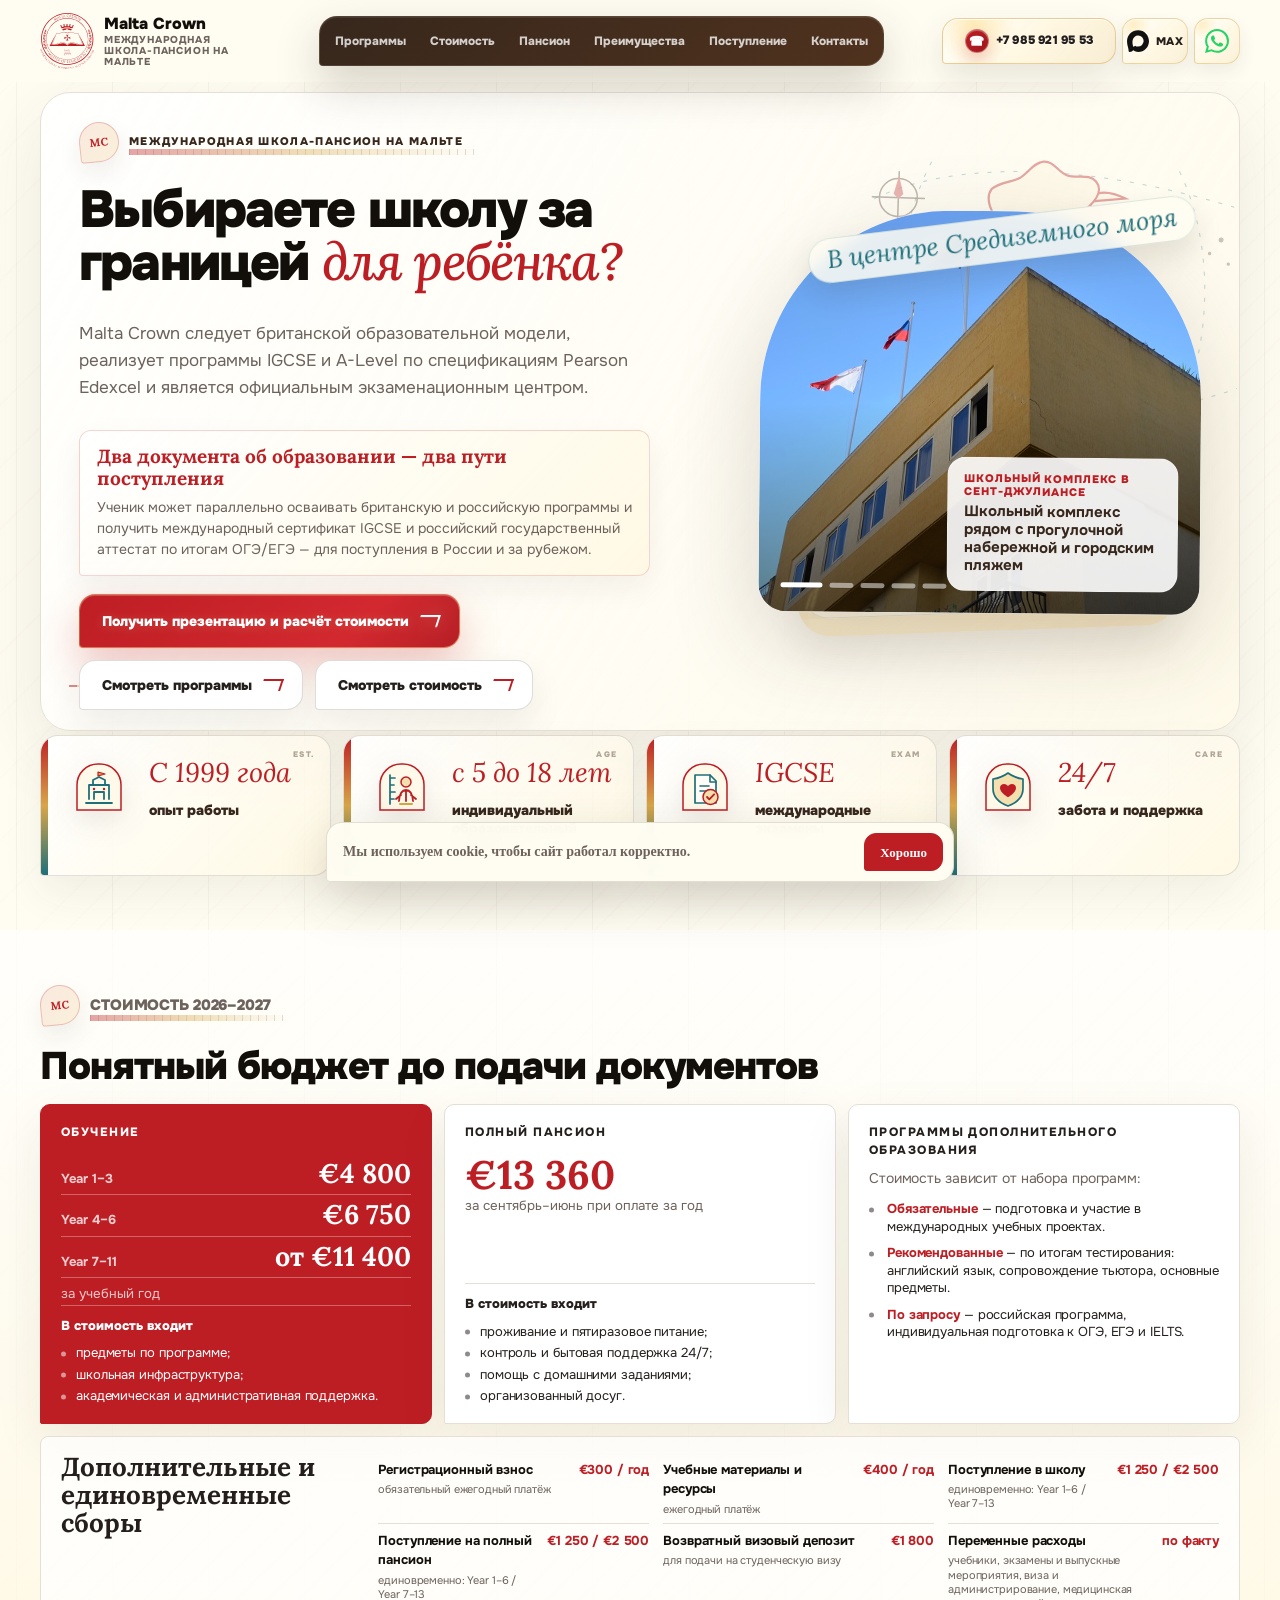
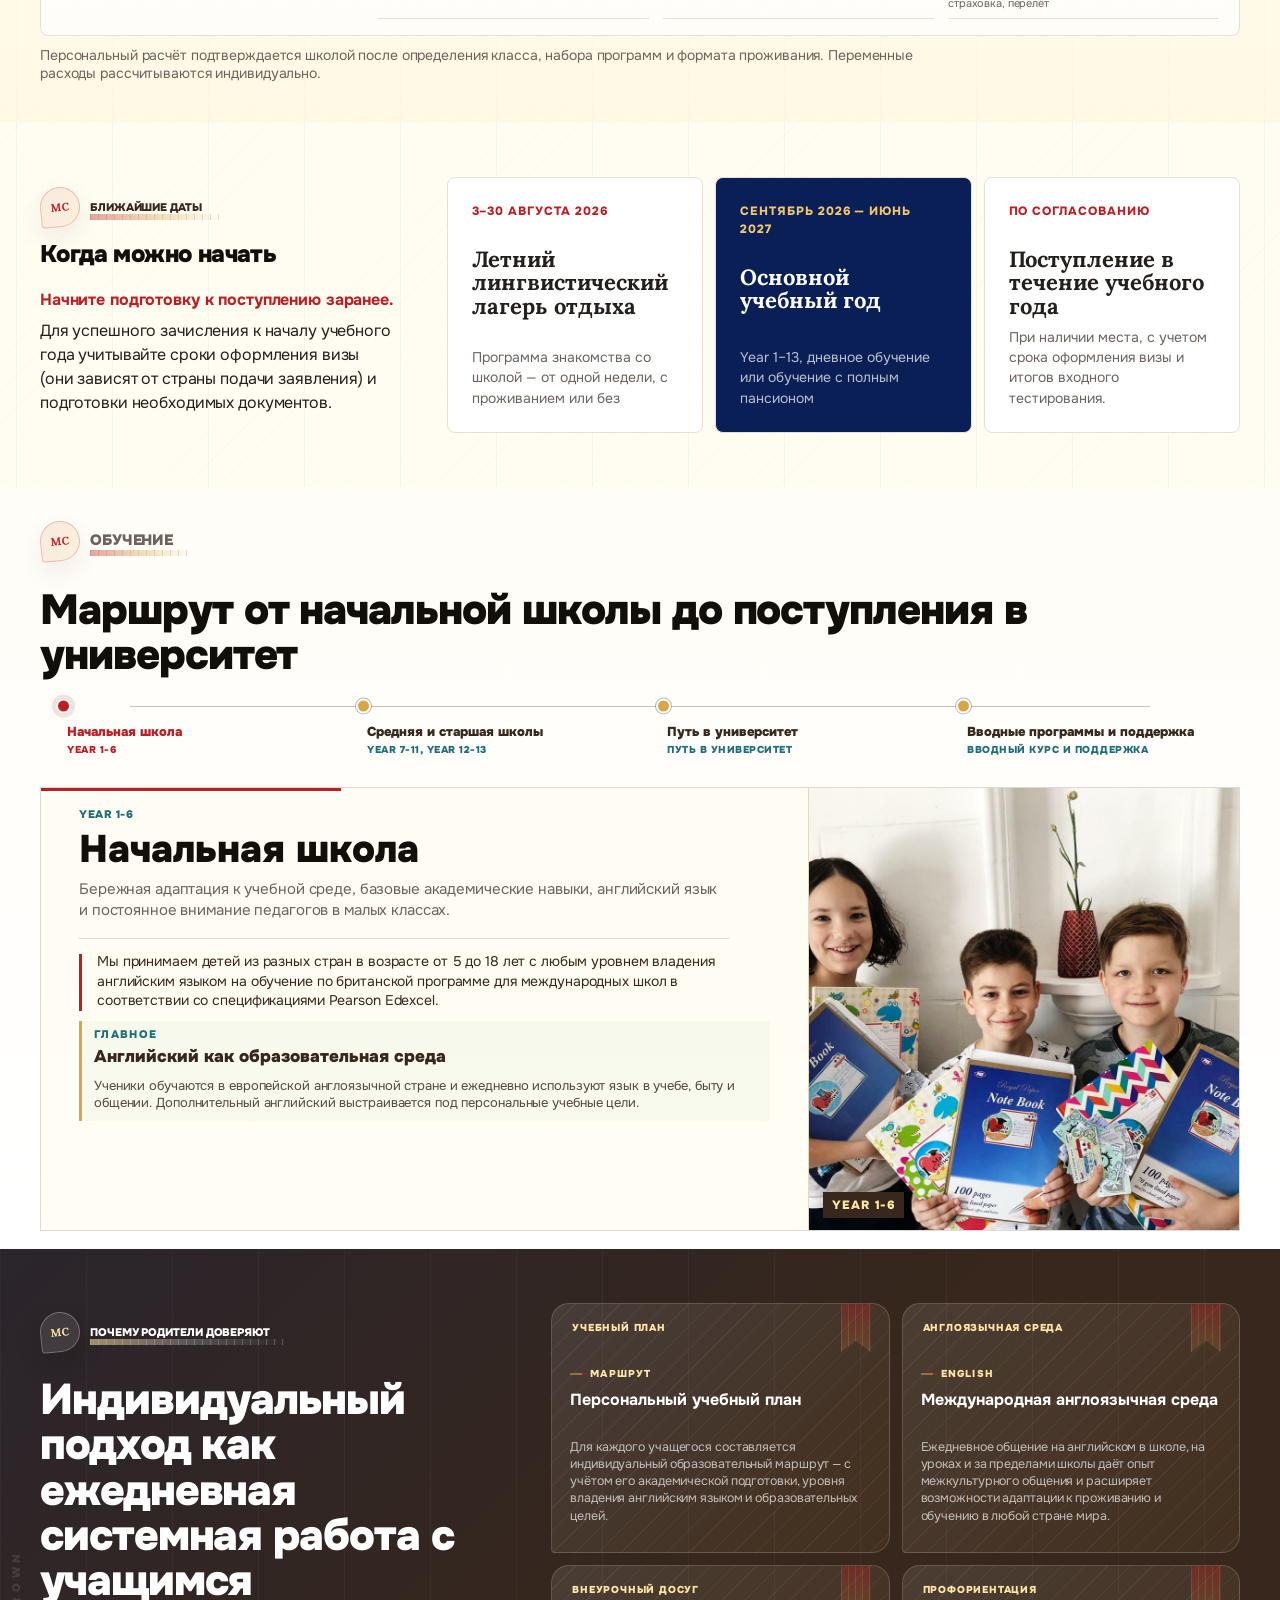
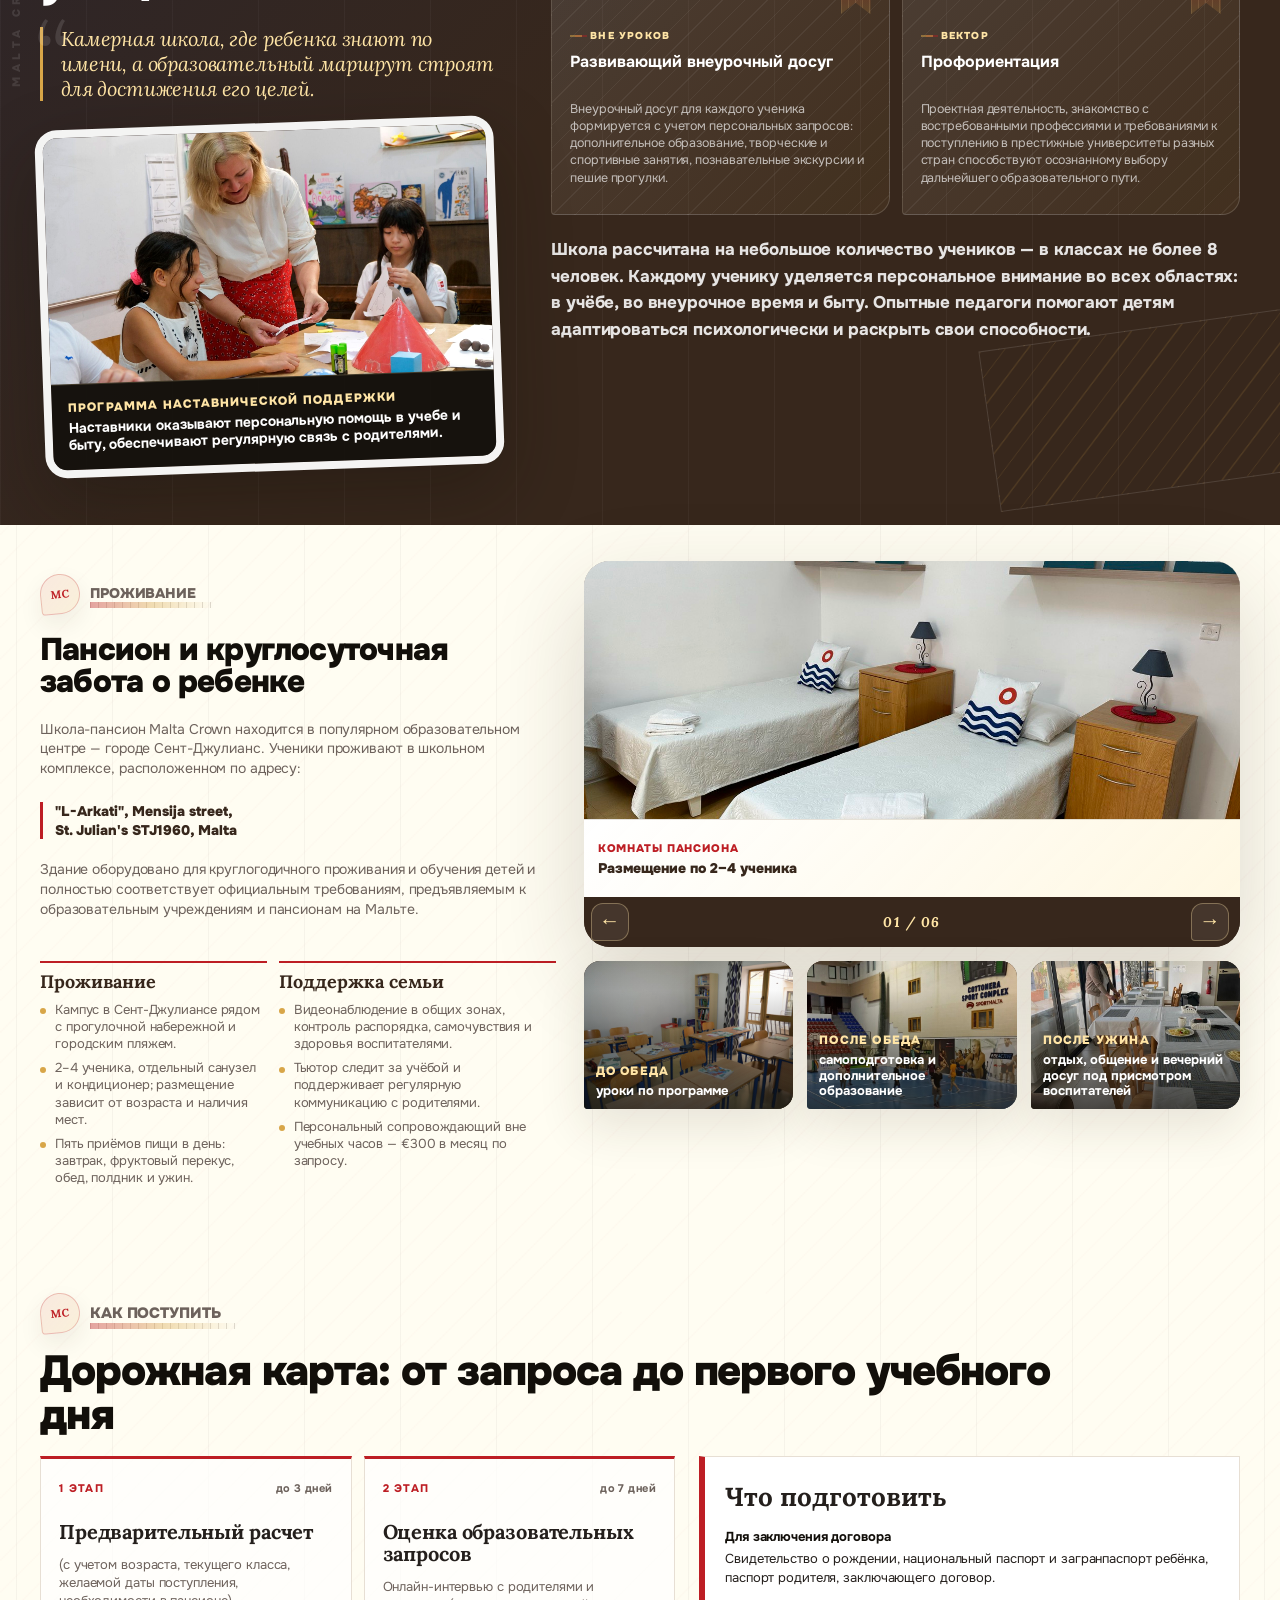
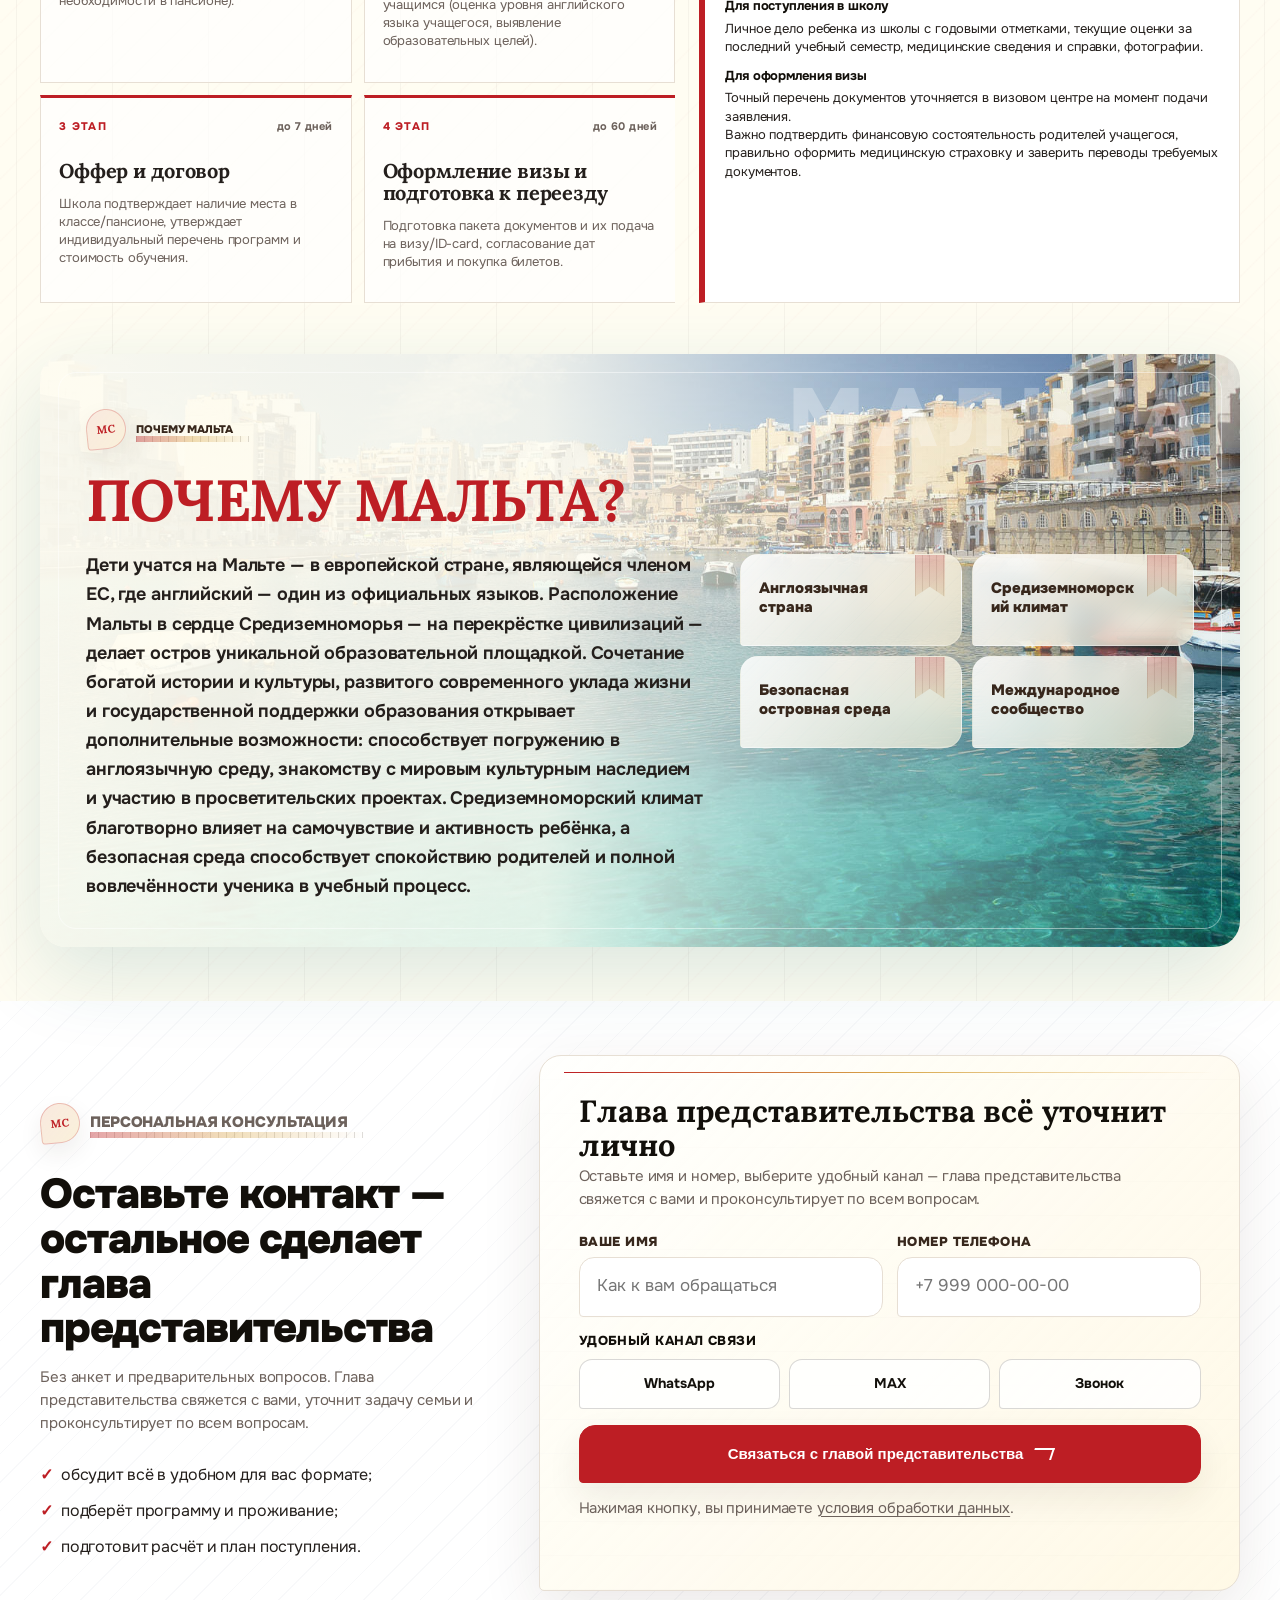
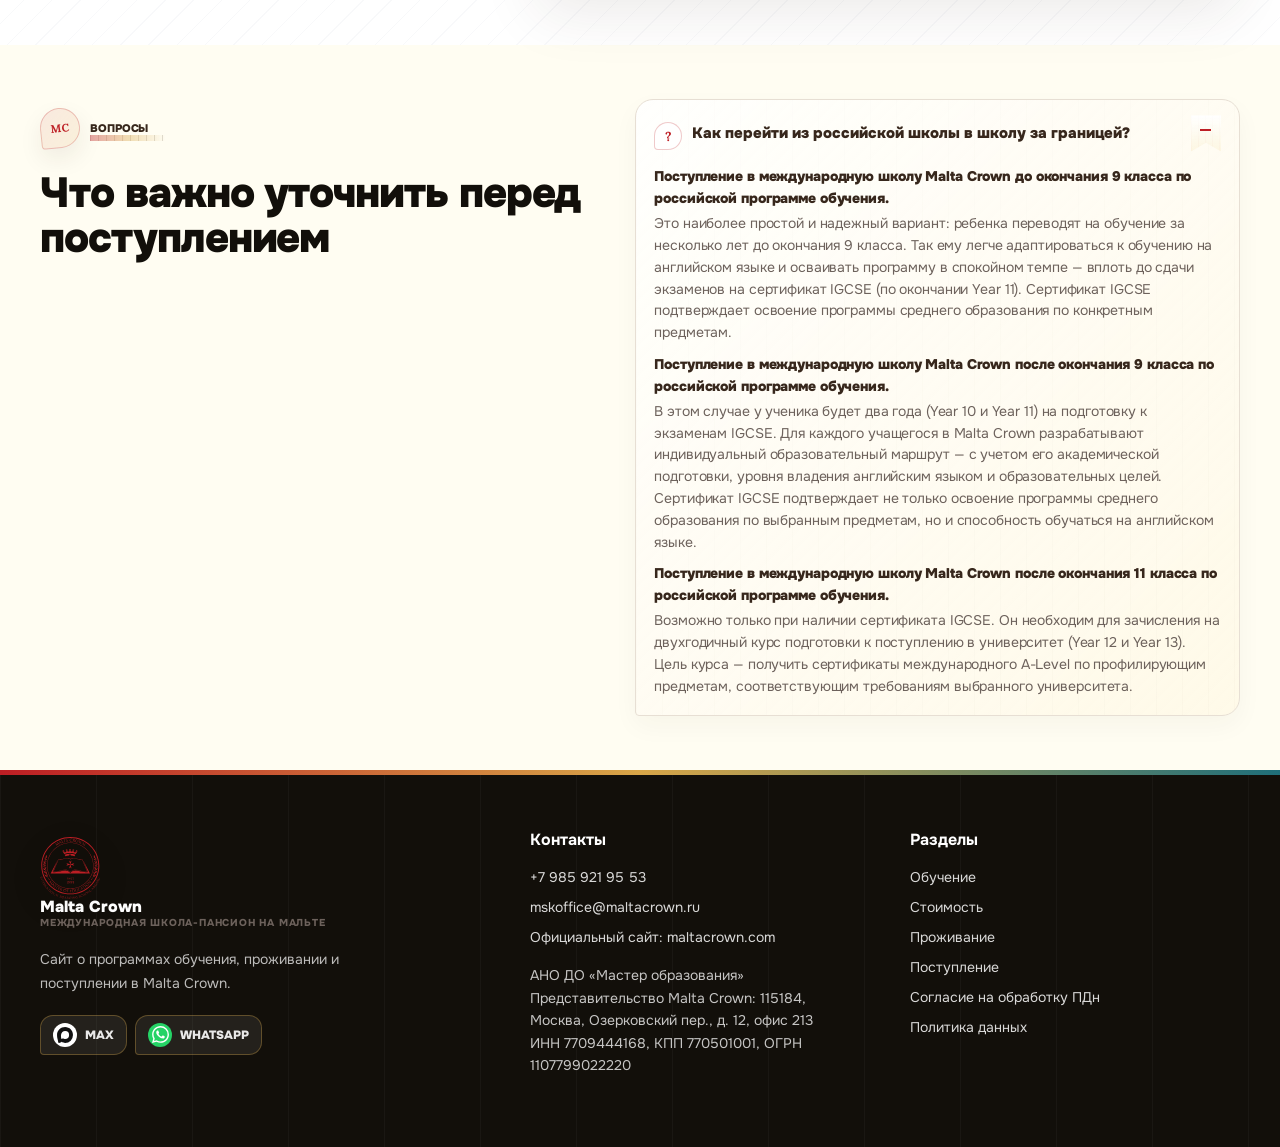
==== index.html @ 9e11efee "Refine programmes and boarding layouts" ====
<!doctype html>
<html lang="ru">
  <head>
    <meta charset="utf-8">
    <meta name="viewport" content="width=device-width, initial-scale=1">
    <title>Школа Malta Crown на Мальте — программы, пансион и стоимость</title>
    <meta
      name="description"
      content="Сравните программы, проживание, сроки поступления и стоимость обучения в международной школе-пансионе Malta Crown на Мальте."
    >
    <link rel="icon" href="assets/images/malta-crown-favicon.ico" sizes="any">
    <link rel="shortcut icon" href="assets/images/malta-crown-favicon.ico" type="image/x-icon">
    <link rel="stylesheet" href="assets/css/styles.css?v=20260715-2">
    <!-- Yandex.Metrika counter -->
    <script type="text/javascript">
      (function(m,e,t,r,i,k,a){
        m[i]=m[i]||function(){(m[i].a=m[i].a||[]).push(arguments)};
        m[i].l=1*new Date();
        for (var j = 0; j < document.scripts.length; j++) {if (document.scripts[j].src === r) { return; }}
        k=e.createElement(t),a=e.getElementsByTagName(t)[0],k.async=1,k.src=r,a.parentNode.insertBefore(k,a)
      })(window, document,'script','https://mc.yandex.ru/metrika/tag.js?id=110442062', 'ym');

      ym(110442062, 'init', {ssr:true, webvisor:true, clickmap:true, ecommerce:"dataLayer", referrer: document.referrer, url: location.href, accurateTrackBounce:true, trackLinks:true});
    </script>
    <noscript><div><img src="https://mc.yandex.ru/watch/110442062" style="position:absolute; left:-9999px;" alt=""></div></noscript>
    <!-- /Yandex.Metrika counter -->
  </head>
  <body>
    <div class="mcrown-site">
      <header class="mc-header" data-mcrown-header>
        <div class="mc-container mc-header__inner">
          <a class="mc-logo" href="#top" aria-label="Malta Crown">
            <img class="mc-logo__mark" src="assets/images/malta-crown-logo.svg" alt="" width="213" height="222">
            <span class="mc-logo__text">
              <strong>Malta Crown</strong>
              <small>Международная школа-пансион на Мальте</small>
            </span>
          </a>

          <nav id="mc-main-nav" class="mc-nav" aria-label="Основная навигация" data-mcrown-nav>
            <a href="#programmes">Программы</a>
            <a href="#fees">Стоимость</a>
            <a href="#boarding">Пансион</a>
            <a href="#approach">Преимущества</a>
            <a href="#admissions">Поступление</a>
            <a href="#contacts">Контакты</a>
          </nav>

          <div class="mc-header__contacts" aria-label="Связаться с Malta Crown">
            <a class="mc-header__phone" href="tel:+79859219553">+7 985 921 95 53</a>
            <div class="mc-header__messengers">
              <a class="mc-header__messenger mc-header__messenger--max" href="https://max.ru/id7709444168_biz" target="_blank" rel="noopener" aria-label="Связаться в MAX">
                <span class="mc-header__messenger-icon" aria-hidden="true">
                  <svg viewBox="0 0 42 42" focusable="false">
                    <path fill="currentColor" fill-rule="evenodd" d="M21.47 41.88c-4.11 0-6.02-.6-9.34-3-2.1 2.7-8.75 4.81-9.04 1.2 0-2.71-.6-5-1.28-7.5C1 29.5.08 26.07.08 21.1.08 9.23 9.82.3 21.36.3c11.55 0 20.6 9.37 20.6 20.91a20.6 20.6 0 0 1-20.49 20.67m.17-31.32c-5.62-.29-10 3.6-10.97 9.7-.8 5.05.62 11.2 1.83 11.52.58.14 2.04-1.04 2.95-1.95a10.4 10.4 0 0 0 5.08 1.81 10.7 10.7 0 0 0 11.19-9.97 10.7 10.7 0 0 0-10.08-11.1Z" clip-rule="evenodd"/>
                  </svg>
                </span>
                <span class="mc-header__messenger-label">MAX</span>
              </a>
              <a class="mc-header__messenger mc-header__messenger--wa" href="https://wa.me/79859219553" target="_blank" rel="noopener" aria-label="Написать в WhatsApp">
                <span class="mc-header__messenger-icon" aria-hidden="true">
                  <svg viewBox="0 0 24 24" focusable="false">
                    <path fill="currentColor" d="M17.47 14.38c-.3-.15-1.76-.87-2.03-.97-.27-.1-.47-.15-.67.15-.2.3-.77.97-.94 1.16-.17.2-.35.22-.64.08-.3-.15-1.26-.46-2.39-1.48-.88-.79-1.48-1.76-1.65-2.06-.17-.3-.02-.46.13-.61.13-.13.3-.35.45-.52.15-.17.2-.3.3-.5.1-.2.05-.37-.03-.52-.07-.15-.67-1.61-.92-2.21-.24-.58-.49-.5-.67-.51h-.57c-.2 0-.52.07-.79.37-.27.3-1.04 1.02-1.04 2.48s1.07 2.88 1.21 3.07c.15.2 2.1 3.2 5.08 4.49.71.31 1.26.49 1.69.63.71.23 1.36.2 1.87.12.57-.09 1.76-.72 2.01-1.41.25-.69.25-1.29.17-1.41-.07-.12-.27-.2-.57-.35M12.05 21.79h-.01a9.87 9.87 0 0 1-5.03-1.38l-.36-.21-3.74.98 1-3.65-.24-.37a9.86 9.86 0 0 1-1.51-5.26c0-5.45 4.44-9.88 9.89-9.88 2.64 0 5.12 1.03 6.99 2.9a9.83 9.83 0 0 1 2.89 6.99c0 5.45-4.44 9.88-9.88 9.88m8.41-18.3A11.82 11.82 0 0 0 12.05 0C5.5 0 .16 5.34.16 11.89c0 2.1.55 4.14 1.59 5.95L0 24l6.3-1.65a11.88 11.88 0 0 0 5.74 1.46h.01c6.55 0 11.89-5.34 11.89-11.89a11.82 11.82 0 0 0-3.48-8.43Z"/>
                  </svg>
                </span>
                <span class="mc-header__messenger-label">WhatsApp</span>
              </a>
            </div>
          </div>

          <button class="mc-menu-button" type="button" aria-label="Открыть меню" aria-controls="mc-main-nav" aria-expanded="false" data-mcrown-menu>
            <span></span>
            <span></span>
            <span></span>
          </button>
        </div>
      </header>

      <main id="top">
        <section class="mc-hero" aria-labelledby="hero-title">
          <div class="mc-container mc-hero__shell">
            <div class="mc-hero__grid">
              <div class="mc-hero__content">
                <p class="mc-kicker">Международная школа-пансион на Мальте</p>
                <h1 id="hero-title">Выбираете школу за границей <em>для ребёнка?</em></h1>
                <div class="mc-hero__lead">
                  <p>Malta Crown следует британской образовательной модели, реализует программы IGCSE и A-Level по спецификациям Pearson Edexcel и является официальным экзаменационным центром.</p>
                </div>
                <div class="mc-hero__advantage">
                  <strong>Два документа об образовании — два пути поступления</strong>
                  <p>Ученик может параллельно осваивать британскую и российскую программы и получить международный сертификат IGCSE и российский государственный аттестат по итогам ОГЭ/ЕГЭ — для поступления в России и за рубежом.</p>
                </div>
                <div class="mc-hero__actions">
                  <a class="mc-button mc-button--primary" href="#admissions" data-presentation-cta>Получить презентацию и расчёт стоимости</a>
                  <a class="mc-button mc-button--secondary" href="#programmes">Смотреть программы</a>
                  <a class="mc-button mc-button--secondary mc-button--fees" href="#fees">Смотреть стоимость</a>
                </div>
              </div>

              <div class="mc-hero__visual" aria-label="Визуальный блок школы Malta Crown">
                <div class="mc-hero__script" aria-hidden="true">В центре Средиземного моря</div>
                <figure class="mc-hero-card mc-hero-card--main mc-hero-carousel" data-mcrown-hero-carousel aria-label="Фотографии Malta Crown">
                  <div class="mc-hero-carousel__slide is-active" data-label="Школьный комплекс в Сент-Джулиансе" data-text="Школьный комплекс рядом с прогулочной набережной и городским пляжем">
                    <img src="assets/images/malta-crown-school-building.jpg" alt="Фасад школьного здания Malta Crown в Сент-Джулиансе" loading="lazy" decoding="async">
                  </div>
                  <div class="mc-hero-carousel__slide" data-label="Малые классы" data-text="До 8 учеников в классе и персональное внимание">
                    <img src="assets/images/mcrown-com-students.jpg" alt="Ученики школы-пансиона Malta Crown">
                  </div>
                  <div class="mc-hero-carousel__slide" data-label="Учебный день" data-text="Классы, проекты и индивидуальный учебный план">
                    <img src="assets/images/mcrown-live-small-class-table.jpeg" alt="Ученики Malta Crown обсуждают задания за круглым столом" loading="lazy" decoding="async">
                  </div>
                  <div class="mc-hero-carousel__slide" data-label="Английский" data-text="Адаптация к обучению на английском, ежедневная практика в англоязычной среде">
                    <img src="assets/images/mcrown-live-primary-reader.jpeg" alt="Ученица Malta Crown с учебником английского языка" loading="lazy" decoding="async">
                  </div>
                  <div class="mc-hero-carousel__slide" data-label="Дополнительное образование" data-text="Учебные проекты, спорт, творчество и экскурсии помогают развивать способности ученика">
                    <img src="assets/images/mcrown-com-malta-excursion.jpg" alt="Ученики Malta Crown на внеурочной экскурсии по Мальте" loading="lazy" decoding="async">
                  </div>
                  <figcaption>
                    <span data-mcrown-hero-caption-label>Школьный комплекс в Сент-Джулиансе</span>
                    <strong data-mcrown-hero-caption-text>Школьный комплекс рядом с прогулочной набережной и городским пляжем</strong>
                  </figcaption>
                  <div class="mc-hero-carousel__dots" aria-label="Выбор слайда">
                    <button class="is-active" type="button" aria-label="Слайд 1" aria-current="true"></button>
                    <button type="button" aria-label="Слайд 2"></button>
                    <button type="button" aria-label="Слайд 3"></button>
                    <button type="button" aria-label="Слайд 4"></button>
                    <button type="button" aria-label="Слайд 5"></button>
                  </div>
                </figure>
              </div>
            </div>
          </div>
        </section>

        <section class="mc-trust" aria-label="Факты о школе">
          <div class="mc-container mc-trust__grid">
            <article data-code="EST.">
              <img class="mc-trust__badge" src="assets/images/malta-crown-badge-school.svg" alt="" width="60" height="60" loading="lazy" decoding="async">
              <span>С 1999 года</span>
              <strong>опыт работы</strong>
            </article>
            <article data-code="AGE">
              <img class="mc-trust__badge" src="assets/images/malta-crown-badge-age.svg" alt="" width="60" height="60" loading="lazy" decoding="async">
              <span>с 5 до 18 лет</span>
              <strong>индивидуальный образовательный маршрут</strong>
            </article>
            <article data-code="EXAM">
              <img class="mc-trust__badge" src="assets/images/malta-crown-badge-exam.svg" alt="" width="60" height="60" loading="lazy" decoding="async">
              <span>IGCSE</span>
              <strong>международные экзамены</strong>
            </article>
            <article data-code="CARE">
              <img class="mc-trust__badge" src="assets/images/malta-crown-badge-care.svg" alt="" width="60" height="60" loading="lazy" decoding="async">
              <span>24/7</span>
              <strong>забота и поддержка</strong>
            </article>
          </div>
        </section>

        <section class="mc-section mc-fees" id="fees" aria-labelledby="fees-title">
          <div class="mc-container">
            <div class="mc-section__head">
              <p class="mc-kicker">Стоимость 2026–2027</p>
              <h2 id="fees-title">Понятный бюджет до подачи документов</h2>
            </div>

            <div class="mc-fees__summary">
              <article class="mc-price-card mc-price-card--primary">
                <span>Обучение</span>
                <dl class="mc-price-scale" aria-label="Стоимость обучения по ступеням">
                  <div><dt>Year 1–3</dt><dd>€4 800</dd></div>
                  <div><dt>Year 4–6</dt><dd>€6 750</dd></div>
                  <div><dt>Year 7–11</dt><dd>от €11 400</dd></div>
                </dl>
                <small>за учебный год</small>
                <div class="mc-price-card__included">
                  <strong>В стоимость входит</strong>
                  <ul>
                    <li>предметы по программе;</li>
                    <li>школьная инфраструктура;</li>
                    <li>академическая и административная поддержка.</li>
                  </ul>
                </div>
              </article>
              <article class="mc-price-card">
                <span>Полный пансион</span>
                <strong>€13 360</strong>
                <small>за сентябрь–июнь при оплате за год</small>
                <div class="mc-price-card__included">
                  <strong>В стоимость входит</strong>
                  <ul>
                    <li>проживание и пятиразовое питание;</li>
                    <li>контроль и бытовая поддержка 24/7;</li>
                    <li>помощь с домашними заданиями;</li>
                    <li>организованный досуг.</li>
                  </ul>
                </div>
              </article>
              <article class="mc-price-card mc-price-card--programmes">
                <span>Программы дополнительного образования</span>
                <p class="mc-price-card__intro">Стоимость зависит от набора программ:</p>
                <ul class="mc-price-card__options">
                  <li><strong>Обязательные</strong> — подготовка и участие в международных учебных проектах.</li>
                  <li><strong>Рекомендованные</strong> — по итогам тестирования: английский язык, сопровождение тьютора, основные предметы.</li>
                  <li><strong>По запросу</strong> — российская программа, индивидуальная подготовка к ОГЭ, ЕГЭ и IELTS.</li>
                </ul>
              </article>
            </div>

            <div class="mc-fees__details mc-fees__details--single">
              <div>
                <h3>Дополнительные и единовременные сборы</h3>
                <ul class="mc-fees__extras">
                  <li><span><b>Регистрационный взнос</b><small>обязательный ежегодный платёж</small></span><strong>€300 / год</strong></li>
                  <li><span><b>Учебные материалы и ресурсы</b><small>ежегодный платёж</small></span><strong>€400 / год</strong></li>
                  <li><span><b>Поступление в школу</b><small>единовременно: Year 1–6 / Year 7–13</small></span><strong>€1 250 / €2 500</strong></li>
                  <li><span><b>Поступление на полный пансион</b><small>единовременно: Year 1–6 / Year 7–13</small></span><strong>€1 250 / €2 500</strong></li>
                  <li><span><b>Возвратный визовый депозит</b><small>для подачи на студенческую визу</small></span><strong>€1 800</strong></li>
                  <li><span><b>Переменные расходы</b><small>учебники, экзамены и выпускные мероприятия, виза и администрирование, медицинская страховка, перелёт</small></span><strong>по факту</strong></li>
                </ul>
              </div>
            </div>
            <p class="mc-source-note">Персональный расчёт подтверждается школой после определения класса, набора программ и формата проживания. Переменные расходы рассчитываются индивидуально.</p>
          </div>
        </section>

        <section class="mc-section mc-starts" aria-labelledby="starts-title">
          <div class="mc-container mc-starts__grid">
            <div>
              <p class="mc-kicker">Ближайшие даты</p>
              <h2 id="starts-title">Когда можно начать</h2>
              <p><strong>Начните подготовку к поступлению заранее.</strong> Для успешного зачисления к началу учебного года учитывайте сроки оформления визы (они зависят от страны подачи заявления) и подготовки необходимых документов.</p>
            </div>
            <div class="mc-starts__cards">
              <article><time datetime="2026-08">3–30 августа 2026</time><strong>Летний лингвистический лагерь отдыха</strong><span>Программа знакомства со школой — от одной недели, с проживанием или без</span></article>
              <article class="is-featured"><time datetime="2026-09">Сентябрь 2026 — июнь 2027</time><strong>Основной учебный год</strong><span>Year 1–13, дневное обучение или обучение с полным пансионом</span></article>
              <article><time>По согласованию</time><strong>Поступление в течение учебного года</strong><span>При наличии места, с учетом срока оформления визы и итогов входного тестирования.</span></article>
            </div>
          </div>
        </section>

        <section class="mc-section mc-programmes" id="programmes" aria-labelledby="programmes-title">
          <div class="mc-container">
            <div class="mc-section__head">
              <p class="mc-kicker">Обучение</p>
              <h2 id="programmes-title">Маршрут от начальной школы до поступления в университет</h2>
            </div>

            <div class="mc-programme-carousel" data-mcrown-programme-carousel>
              <div class="mc-programme-tabs" role="tablist" aria-label="Программы Malta Crown">
                <button id="programme-tab-primary" class="is-active" type="button" role="tab" aria-selected="true" aria-controls="programme-panel-primary" data-mcrown-tab="primary" data-track="Year 1-6">Начальная школа</button>
                <button id="programme-tab-secondary" type="button" role="tab" aria-selected="false" aria-controls="programme-panel-secondary" tabindex="-1" data-mcrown-tab="secondary" data-track="Year 7-11, Year 12-13">Средняя и старшая школы</button>
                <button id="programme-tab-senior" type="button" role="tab" aria-selected="false" aria-controls="programme-panel-senior" tabindex="-1" data-mcrown-tab="senior" data-track="Путь в университет">Путь в университет</button>
                <button id="programme-tab-short" type="button" role="tab" aria-selected="false" aria-controls="programme-panel-short" tabindex="-1" data-mcrown-tab="short" data-track="Вводный курс и поддержка">Вводные программы и поддержка</button>
              </div>

              <div class="mc-programme-viewport" aria-live="polite">
                <div id="programme-panel-primary" class="mc-programme-stage is-active" role="tabpanel" tabindex="0" aria-labelledby="programme-tab-primary" data-mcrown-panel="primary">
                  <article class="mc-programme-slide">
                    <div class="mc-programme-slide__copy">
                      <span class="mc-programme-slide__eyebrow">Year 1-6</span>
                      <h3>Начальная школа</h3>
                      <p>Бережная адаптация к учебной среде, базовые академические навыки, английский язык и постоянное внимание педагогов в малых классах.</p>
                      <p class="mc-programme-slide__explanation">Мы принимаем детей из разных стран в возрасте от 5 до 18 лет с любым уровнем владения английским языком на обучение по британской программе для международных школ в соответствии со спецификациями Pearson Edexcel.</p>
                      <div class="mc-programme-slide__note">
                        <span>Главное</span>
                        <strong>Английский как образовательная среда</strong>
                        <p>Ученики обучаются в европейской англоязычной стране и ежедневно используют язык в учебе, быту и общении. Дополнительный английский выстраивается под персональные учебные цели.</p>
                      </div>
                    </div>
                    <figure class="mc-programme-slide__media">
                      <img src="assets/images/mcrown-com-english-books.jpg" alt="Младшие ученики Malta Crown с учебными тетрадями" loading="lazy" decoding="async">
                      <figcaption>Year 1-6</figcaption>
                    </figure>
                  </article>
                </div>

                <div id="programme-panel-secondary" class="mc-programme-stage" role="tabpanel" tabindex="0" aria-labelledby="programme-tab-secondary" data-mcrown-panel="secondary" hidden>
                  <article class="mc-programme-slide">
                    <div class="mc-programme-slide__copy">
                      <span class="mc-programme-slide__eyebrow">Year 7-11, Year 12-13</span>
                      <h3>Средняя и старшая школа</h3>
                      <p>В основе обучения — британская учебная программа Pearson Edexcel: подготовка к IGCSE в Year 7-11 и к A-Level в Year 12-13. Эти результаты становятся прочной основой для поступления в университеты по всему миру.</p>
                      <p class="mc-programme-slide__explanation">Школа-пансион Malta Crown предоставляет возможность параллельно изучать две программы среднего образования: британскую и российскую, и получить два документа о среднем образовании: международный сертификат IGCSE и российский государственный аттестат по итогам экзаменов ОГЭ/ЕГЭ.</p>
                      <div class="mc-programme-slide__note">
                        <span>Плюс</span>
                        <strong>Российский блок</strong>
                        <p>По запросу международная программа дополняется российской общеобразовательной программой с 1 по 11 класс и подготовкой к ОГЭ/ЕГЭ.</p>
                      </div>
                    </div>
                    <figure class="mc-programme-slide__media">
                      <img src="assets/images/mcrown-com-group-work.jpg" alt="Ученики Malta Crown работают над учебным заданием" loading="lazy" decoding="async">
                      <figcaption>Year 7-13</figcaption>
                    </figure>
                  </article>
                </div>

                <div id="programme-panel-senior" class="mc-programme-stage" role="tabpanel" tabindex="0" aria-labelledby="programme-tab-senior" data-mcrown-panel="senior" hidden>
                  <article class="mc-programme-slide">
                    <div class="mc-programme-slide__copy">
                      <span class="mc-programme-slide__eyebrow">Путь в университет</span>
                      <h3>Подготовка к университету</h3>
                      <p>Усиленный английский, профориентация, участие в международных образовательных проектах и формирование портфолио помогают ученику двигаться к выбранной академической цели.</p>
                      <p class="mc-programme-slide__explanation">Наличие двух документов существенно расширяет образовательные возможности выпускников: они могут подавать документы как в ведущие российские вузы, так и в престижные зарубежные учебные заведения без дополнительных сложностей с признанием квалификации.</p>
                      <div class="mc-programme-slide__note">
                        <span>Результат</span>
                        <strong>Выбор университета</strong>
                        <p>Школа знакомит с требованиями престижных университетов в разных странах и помогает выстроить оптимальную траекторию поступления.</p>
                      </div>
                    </div>
                    <figure class="mc-programme-slide__media">
                      <img src="assets/images/mcrown-com-senior-students.jpg" alt="Старшие ученики Malta Crown" loading="lazy" decoding="async">
                      <figcaption>University track</figcaption>
                    </figure>
                  </article>
                </div>

                <div id="programme-panel-short" class="mc-programme-stage" role="tabpanel" tabindex="0" aria-labelledby="programme-tab-short" data-mcrown-panel="short" hidden>
                  <article class="mc-programme-slide mc-programme-slide--compact">
                    <div class="mc-programme-slide__copy">
                      <span class="mc-programme-slide__eyebrow">Вводный курс и каникулы</span>
                      <h3>Ознакомительные программы</h3>
                      <p>Краткосрочные форматы знакомят с правилами школы, кампусом, английской средой и жизнью на Мальте.</p>
                      <p class="mc-programme-slide__explanation">Если уровень английского недостаточен для освоения общеобразовательных предметов на английском, для ученика предусматривается предварительное обучение по адаптационной программе.</p>
                      <ul class="mc-programme-slide__list">
                        <li>летний языковой лагерь;</li>
                        <li>осенние, зимние и весенние каникулы;</li>
                        <li>конференция Malta Crown &laquo;Ступени познания&raquo;;</li>
                        <li>учеба и проживание до 3 месяцев.</li>
                      </ul>
                      <div class="mc-programme-slide__note">
                        <span>Для семей</span>
                        <strong>Поддержка родителей</strong>
                        <p>Консультации по учебе, проживанию, визам и адаптации семьи.</p>
                      </div>
                    </div>
                    <figure class="mc-programme-slide__media">
                      <img src="assets/images/mcrown-com-malta-excursion.jpg" alt="Ученики Malta Crown на экскурсии по Мальте" loading="lazy" decoding="async">
                      <figcaption>Short stay</figcaption>
                    </figure>
                  </article>
                </div>
              </div>
            </div>

          </div>
        </section>

        <section class="mc-section mc-editorial" id="approach" aria-labelledby="approach-title">
          <div class="mc-editorial__rail" aria-hidden="true">Malta Crown</div>
          <div class="mc-container mc-editorial__grid">
            <div>
              <p class="mc-kicker mc-kicker--light">Почему родители доверяют</p>
              <h2 id="approach-title">Индивидуальный подход как ежедневная системная работа с учащимся</h2>
              <blockquote class="mc-editorial__quote">
                <p>Камерная школа, где ребенка знают по имени, а образовательный маршрут строят для достижения его целей.</p>
              </blockquote>
              <figure class="mc-editorial__photo">
                <img src="assets/images/mcrown-com-teacher-project.jpg" alt="Преподаватель Malta Crown помогает ученикам с проектным заданием" loading="lazy" decoding="async">
                <figcaption>
                  <span>Программа наставнической поддержки</span>
                  <strong>Наставники оказывают персональную помощь в учебе и быту, обеспечивают регулярную связь с родителями.</strong>
                </figcaption>
              </figure>
            </div>
            <div class="mc-editorial__copy">
              <div class="mc-benefits">
                <article data-label="Учебный план">
                  <span aria-hidden="true">Маршрут</span>
                  <strong>Персональный учебный план</strong>
                  <p>Для каждого учащегося составляется индивидуальный образовательный маршрут — с учётом его академической подготовки, уровня владения английским языком и образовательных целей.</p>
                </article>
                <article data-label="Англоязычная среда">
                  <span aria-hidden="true">English</span>
                  <strong>Международная англоязычная среда</strong>
                  <p>Ежедневное общение на английском в школе, на уроках и за пределами школы даёт опыт межкультурного общения и расширяет возможности адаптации к проживанию и обучению в любой стране мира.</p>
                </article>
                <article data-label="Внеурочный досуг">
                  <span aria-hidden="true">Вне уроков</span>
                  <strong>Развивающий внеурочный досуг</strong>
                  <p>Внеурочный досуг для каждого ученика формируется с учетом персональных запросов: дополнительное образование, творческие и спортивные занятия, познавательные экскурсии и пешие прогулки.</p>
                </article>
                <article data-label="Профориентация">
                  <span aria-hidden="true">Вектор</span>
                  <strong>Профориентация</strong>
                  <p>Проектная деятельность, знакомство с востребованными профессиями и требованиями к поступлению в престижные университеты разных стран способствуют осознанному выбору дальнейшего образовательного пути.</p>
                </article>
              </div>
              <p>
                Школа рассчитана на небольшое количество учеников — в классах не более 8 человек. Каждому ученику уделяется персональное внимание во всех областях: в учёбе, во внеурочное время и быту. Опытные педагоги помогают детям адаптироваться психологически и раскрыть свои способности.
              </p>
            </div>
          </div>
        </section>

        <section class="mc-section mc-boarding" id="boarding" aria-labelledby="boarding-title">
          <div class="mc-container mc-boarding__grid">
            <div class="mc-boarding__intro">
              <p class="mc-kicker">Проживание</p>
              <h2 id="boarding-title">Пансион и круглосуточная забота о ребенке</h2>
              <p>
                Школа-пансион Malta Crown находится в популярном образовательном центре — городе Сент-Джулианс. Ученики проживают в школьном комплексе, расположенном по адресу:
              </p>
              <address class="mc-boarding__address">"L-Arkati", Mensija street,<br>St. Julian's STJ1960, Malta</address>
              <p>
                Здание оборудовано для круглогодичного проживания и обучения детей и полностью соответствует официальным требованиям, предъявляемым к образовательным учреждениям и пансионам на Мальте.
              </p>
            </div>
            <div class="mc-boarding__content">
              <section class="mc-boarding__group" aria-labelledby="boarding-stay-title">
                <h3 id="boarding-stay-title">Проживание</h3>
                <ul>
                  <li>Кампус в Сент-Джулиансе рядом с прогулочной набережной и городским пляжем.</li>
                  <li>2–4 ученика, отдельный санузел и кондиционер; размещение зависит от возраста и наличия мест.</li>
                  <li>Пять приёмов пищи в день: завтрак, фруктовый перекус, обед, полдник и ужин.</li>
                </ul>
              </section>
              <section class="mc-boarding__group" aria-labelledby="boarding-support-title">
                <h3 id="boarding-support-title">Поддержка семьи</h3>
                <ul>
                  <li>Видеонаблюдение в общих зонах, контроль распорядка, самочувствия и здоровья воспитателями.</li>
                  <li>Тьютор следит за учёбой и поддерживает регулярную коммуникацию с родителями.</li>
                  <li>Персональный сопровождающий вне учебных часов — €300 в месяц по запросу.</li>
                </ul>
              </section>
            </div>
            <div class="mc-boarding__media" data-mcrown-boarding-gallery role="region" aria-roledescription="карусель" aria-label="Фотографии пансиона и школьной жизни Malta Crown" tabindex="0">
              <div class="mc-boarding-gallery__slides" aria-live="polite">
                <figure class="mc-boarding-gallery__slide is-active" data-mcrown-boarding-slide>
                  <img src="assets/images/mcrown-com-boarding-room.jpg" alt="Комната пансиона Malta Crown с двумя кроватями" loading="lazy" decoding="async">
                  <figcaption><span>Комнаты пансиона</span><strong>Размещение по 2–4 ученика</strong></figcaption>
                </figure>
                <figure class="mc-boarding-gallery__slide" data-mcrown-boarding-slide hidden>
                  <img src="assets/images/mcrown-com-living-lounge.jpeg" alt="Общая гостиная пансиона Malta Crown" loading="lazy" decoding="async">
                  <figcaption><span>Общая зона</span><strong>Пространство для отдыха и общения</strong></figcaption>
                </figure>
                <figure class="mc-boarding-gallery__slide" data-mcrown-boarding-slide hidden>
                  <img src="assets/images/mcrown-com-classroom-wide.jpeg" alt="Учебный класс Malta Crown" loading="lazy" decoding="async">
                  <figcaption><span>Учебные помещения</span><strong>Классы для занятий в малых группах</strong></figcaption>
                </figure>
                <figure class="mc-boarding-gallery__slide" data-mcrown-boarding-slide hidden>
                  <img src="assets/images/mcrown-live-common-dining.jpeg" alt="Обеденная зона Malta Crown" loading="lazy" decoding="async">
                  <figcaption><span>Питание</span><strong>Общая обеденная зона пансиона</strong></figcaption>
                </figure>
                <figure class="mc-boarding-gallery__slide" data-mcrown-boarding-slide hidden>
                  <img src="assets/images/mcrown-live-afternoon-sports.jpeg" alt="Спортивные занятия учеников Malta Crown" loading="lazy" decoding="async">
                  <figcaption><span>После уроков</span><strong>Спорт и организованный досуг</strong></figcaption>
                </figure>
                <figure class="mc-boarding-gallery__slide" data-mcrown-boarding-slide hidden>
                  <img src="assets/images/mcrown-com-campus-entrance.png" alt="Вход в школьный комплекс Malta Crown" loading="lazy" decoding="async">
                  <figcaption><span>Школьный комплекс</span><strong>Кампус Malta Crown в Сент-Джулиансе</strong></figcaption>
                </figure>
              </div>
              <div class="mc-boarding-gallery__controls" aria-label="Управление фотогалереей">
                <button type="button" data-mcrown-boarding-prev aria-label="Предыдущая фотография">←</button>
                <span data-mcrown-boarding-counter aria-live="polite">01 / 06</span>
                <button type="button" data-mcrown-boarding-next aria-label="Следующая фотография">→</button>
              </div>
            </div>
            <div class="mc-routine-strip" aria-label="Распорядок дня Malta Crown">
              <figure>
                <img src="assets/images/mcrown-live-classroom-desks.jpeg" alt="Класс Malta Crown перед утренними занятиями" loading="lazy" decoding="async">
                <figcaption>
                  <span>До обеда</span>
                  <strong>уроки по программе</strong>
                </figcaption>
              </figure>
              <figure>
                <img src="assets/images/mcrown-live-afternoon-sports.jpeg" alt="Спортивная активность учеников Malta Crown после уроков" loading="lazy" decoding="async">
                <figcaption>
                  <span>После обеда</span>
                  <strong>самоподготовка и дополнительное образование</strong>
                </figcaption>
              </figure>
              <figure>
                <img src="assets/images/mcrown-live-common-dining.jpeg" alt="Общая зона Malta Crown для вечернего общения и быта" loading="lazy" decoding="async">
                <figcaption>
                  <span>После ужина</span>
                  <strong>отдых, общение и вечерний досуг под присмотром воспитателей</strong>
                </figcaption>
              </figure>
            </div>
          </div>
        </section>

        <section class="mc-section mc-comparison" id="comparison" aria-labelledby="comparison-title" hidden aria-hidden="true">
          <div class="mc-container">
            <div class="mc-section__head mc-section__head--split">
              <div>
                <p class="mc-kicker">Сравнение направлений</p>
                <h2 id="comparison-title">Что сравнить до выбора страны</h2>
              </div>
              <p>Сравнение не заменяет подбор конкретной школы: программы, цены и требования заметно различаются даже внутри одной страны.</p>
            </div>
            <div class="mc-comparison__scroll" tabindex="0" aria-label="Таблица сравнения стран">
              <table>
                <thead>
                  <tr><th>Критерий</th><th class="is-malta">Мальта / Malta Crown</th><th>Англия</th><th>Кипр</th><th>Другие страны Европы</th></tr>
                </thead>
                <tbody>
                  <tr><th>Программа</th><td class="is-malta">British Curriculum, Pearson Edexcel, IGCSE, A-Level</td><td>GCSE / A-Level, IB — зависит от школы</td><td>British Curriculum или IB — зависит от школы</td><td>IB, национальная или британская программа</td></tr>
                  <tr><th>Язык</th><td class="is-malta">Английский — официальный язык страны и язык обучения</td><td>Английский</td><td>Чаще английский в международных школах; вне школы — греческий/турецкий</td><td>Английский в международной школе; вне школы — язык страны</td></tr>
                  <tr><th>Проживание</th><td class="is-malta">Пансион в здании школы, контроль 24/7</td><td>Школьные резиденции, часто отдельные кампусы</td><td>Пансион доступен не во всех школах</td><td>Зависит от школы: пансион, резиденция или принимающая семья</td></tr>
                  <tr><th>Стоимость</th><td class="is-malta">Обучение от €4 800; пансион €13 360 в год</td><td>Обычно выше; запрашивается у конкретной школы</td><td>Средняя или высокая; зависит от города и программы</td><td>Сильно зависит от страны, школы и проживания</td></tr>
                  <tr><th>Сроки</th><td class="is-malta">Основной старт — сентябрь; вход в течение года по согласованию</td><td>Часто набор за 1–2 года и фиксированные вступительные циклы</td><td>Чаще сентябрь; возможен приём в течение года</td><td>Обычно август–сентябрь; правила школы индивидуальны</td></tr>
                  <tr><th>Требования</th><td class="is-malta">Собеседование/тесты; адаптационная программа при слабом английском</td><td>Английский, академические тесты, иногда UKiset/интервью</td><td>Табели, интервью и проверка английского</td><td>Табели, язык, интервью; иногда вступительные экзамены</td></tr>
                </tbody>
              </table>
            </div>
            <p class="mc-source-note">Стоимость Malta Crown — официальный прайс 2026–2027. Остальные колонки описывают типичные условия и требуют проверки по конкретной школе на дату обращения.</p>
          </div>
        </section>

        <section class="mc-section mc-process" aria-labelledby="process-title">
          <div class="mc-container">
            <div class="mc-section__head">
              <div><p class="mc-kicker">Как поступить</p><h2 id="process-title">Дорожная карта: от запроса до первого учебного дня</h2></div>
            </div>
            <ol class="mc-process__steps">
              <li>
                <div class="mc-process__meta"><span>1 этап</span><small>до 3 дней</small></div>
                <strong>Предварительный расчет</strong>
                <p>(с учетом возраста, текущего класса, желаемой даты поступления, необходимости в пансионе).</p>
              </li>
              <li>
                <div class="mc-process__meta"><span>2 этап</span><small>до 7 дней</small></div>
                <strong>Оценка образовательных запросов</strong>
                <p>Онлайн-интервью с родителями и учащимся (оценка уровня английского языка учащегося, выявление образовательных целей).</p>
              </li>
              <li>
                <div class="mc-process__meta"><span>3 этап</span><small>до 7 дней</small></div>
                <strong>Оффер и договор</strong>
                <p>Школа подтверждает наличие места в классе/пансионе, утверждает индивидуальный перечень программ и стоимость обучения.</p>
              </li>
              <li>
                <div class="mc-process__meta"><span>4 этап</span><small>до 60 дней</small></div>
                <strong>Оформление визы и подготовка к переезду</strong>
                <p>Подготовка пакета документов и их подача на визу/ID-card, согласование дат прибытия и покупка билетов.</p>
              </li>
            </ol>
            <div class="mc-documents">
              <h3>Что подготовить</h3>
              <div class="mc-documents__content">
                <p><strong>Для заключения договора</strong>Свидетельство о рождении, национальный паспорт и загранпаспорт ребёнка, паспорт родителя, заключающего договор.</p>
                <p><strong>Для поступления в школу</strong>Личное дело ребенка из школы с годовыми отметками, текущие оценки за последний учебный семестр, медицинские сведения и справки, фотографии.</p>
                <p><strong>Для оформления визы</strong>Точный перечень документов уточняется в визовом центре на момент подачи заявления.<br>Важно подтвердить финансовую состоятельность родителей учащегося, правильно оформить медицинскую страховку и заверить переводы требуемых документов.</p>
              </div>
            </div>
          </div>
        </section>

        <section class="mc-section mc-malta" aria-labelledby="malta-title">
          <div class="mc-container">
            <div class="mc-malta__panel">
              <div>
                <p class="mc-kicker">Почему Мальта</p>
                <h2 id="malta-title">Почему Мальта?</h2>
                <p class="mc-malta__lead">
                  Дети учатся на Мальте — в европейской стране, являющейся членом ЕС, где английский — один из официальных языков. Расположение Мальты в сердце Средиземноморья — на перекрёстке цивилизаций — делает остров уникальной образовательной площадкой. Сочетание богатой истории и культуры, развитого современного уклада жизни и государственной поддержки образования открывает дополнительные возможности: способствует погружению в англоязычную среду, знакомству с мировым культурным наследием и участию в просветительских проектах. Средиземноморский климат благотворно влияет на самочувствие и активность ребёнка, а безопасная среда способствует спокойствию родителей и полной вовлечённости ученика в учебный процесс.
                </p>
              </div>
              <div class="mc-malta__items">
                <span>Англоязычная страна</span>
                <span>Средиземноморский климат</span>
                <span>Безопасная островная среда</span>
                <span>Международное сообщество</span>
              </div>
            </div>
          </div>
        </section>

        <section class="mc-section mc-admissions" id="admissions" aria-labelledby="admissions-title">
          <div class="mc-container mc-admissions__grid">
            <div>
              <p class="mc-kicker">Персональная консультация</p>
              <h2 id="admissions-title">Оставьте контакт — остальное сделает глава представительства</h2>
              <p>Без анкет и предварительных вопросов. Глава представительства свяжется с вами, уточнит задачу семьи и проконсультирует по всем вопросам.</p>
              <ul class="mc-admissions__benefits">
                <li>обсудит всё в удобном для вас формате;</li>
                <li>подберёт программу и проживание;</li>
                <li>подготовит расчёт и план поступления.</li>
              </ul>
            </div>

            <form class="mc-form mc-form--contact" data-mcrown-form data-mcrown-form-endpoint="https://functions.yandexcloud.net/d4ererc6uunkql07t59d" data-metrika-goal-id="579023644" novalidate>
              <fieldset class="mc-form__contact-fields" data-form-fields>
                <legend>Глава представительства всё уточнит лично</legend>
                <p class="mc-form__promise">Оставьте имя и номер, выберите удобный канал — глава представительства свяжется с вами и проконсультирует по всем вопросам.</p>
                <input type="hidden" name="age" value="Уточнить у клиента">
                <input type="hidden" name="start_date" value="Уточнить у клиента">
                <input type="hidden" name="boarding" value="Уточнить у клиента">
                <input type="hidden" name="budget" value="Уточнить у клиента">
                <div class="mc-form__contact-grid">
                  <label>
                    <span>Ваше имя</span>
                    <input type="text" name="name" autocomplete="name" required placeholder="Как к вам обращаться">
                  </label>
                  <label>
                    <span>Номер телефона</span>
                    <input type="tel" name="phone" autocomplete="tel" inputmode="tel" required placeholder="+7 999 000-00-00">
                  </label>
                </div>
                <fieldset class="mc-form__channel">
                  <legend>Удобный канал связи</legend>
                  <div class="mc-form__channel-options">
                    <label>
                      <input type="radio" name="contact_channel" value="WhatsApp" required>
                      <span>WhatsApp</span>
                    </label>
                    <label>
                      <input type="radio" name="contact_channel" value="MAX" required>
                      <span>MAX</span>
                    </label>
                    <label>
                      <input type="radio" name="contact_channel" value="Звонок" required>
                      <span>Звонок</span>
                    </label>
                  </div>
                </fieldset>
                <button class="mc-button mc-button--primary" type="submit">Связаться с главой представительства</button>
                <p class="mc-form__privacy">Нажимая кнопку, вы принимаете <a href="consent.html" target="_blank" rel="noopener">условия обработки данных</a>.</p>
              </fieldset>

              <p class="mc-form__status" aria-live="polite" data-mcrown-form-status></p>
              <div class="mc-form__success" data-form-success hidden tabindex="-1">
                <strong>Спасибо — запрос получен.</strong>
                <p>Глава представительства свяжется с вами и проконсультирует по всем вопросам.</p>
                <a class="mc-button mc-button--secondary" href="output/pdf/malta-crown-guide-2026-2027.pdf" download data-presentation-download>Скачать презентацию</a>
              </div>
            </form>
          </div>

        </section>

        <section class="mc-section mc-faq" aria-labelledby="faq-title">
          <div class="mc-container mc-faq__grid">
            <div>
              <p class="mc-kicker">Вопросы</p>
              <h2 id="faq-title">Что важно уточнить перед поступлением</h2>
            </div>
            <div class="mc-accordion" data-mcrown-accordion>
              <article>
                <button type="button" aria-expanded="true">
                  Как перейти из российской школы в школу за границей?
                  <span></span>
                </button>
                <div>
                  <p><strong>Поступление в международную школу Malta Crown до окончания 9 класса по российской программе обучения.</strong> Это наиболее простой и надежный вариант: ребенка переводят на обучение за несколько лет до окончания 9 класса. Так ему легче адаптироваться к обучению на английском языке и осваивать программу в спокойном темпе — вплоть до сдачи экзаменов на сертификат IGCSE (по окончании Year 11). Сертификат IGCSE подтверждает освоение программы среднего образования по конкретным предметам.</p>
                  <p><strong>Поступление в международную школу Malta Crown после окончания 9 класса по российской программе обучения.</strong> В этом случае у ученика будет два года (Year 10 и Year 11) на подготовку к экзаменам IGCSE. Для каждого учащегося в Malta Crown разрабатывают индивидуальный образовательный маршрут — с учетом его академической подготовки, уровня владения английским языком и образовательных целей. Сертификат IGCSE подтверждает не только освоение программы среднего образования по выбранным предметам, но и способность обучаться на английском языке.</p>
                  <p><strong>Поступление в международную школу Malta Crown после окончания 11 класса по российской программе обучения.</strong> Возможно только при наличии сертификата IGCSE. Он необходим для зачисления на двухгодичный курс подготовки к поступлению в университет (Year 12 и Year 13). Цель курса — получить сертификаты международного A-Level по профилирующим предметам, соответствующим требованиям выбранного университета.</p>
                </div>
              </article>
            </div>
          </div>
        </section>
      </main>

      <footer class="mc-footer" id="contacts">
        <div class="mc-container mc-footer__grid">
          <div>
            <a class="mc-logo mc-logo--footer" href="#top" aria-label="Malta Crown">
              <img class="mc-logo__mark" src="assets/images/malta-crown-logo.svg" alt="" width="213" height="222" loading="lazy" decoding="async">
              <span class="mc-logo__text">
                <strong>Malta Crown</strong>
                <small>Международная школа-пансион на Мальте</small>
              </span>
            </a>
            <p>Сайт о программах обучения, проживании и поступлении в Malta Crown.</p>
            <div class="mc-footer__socials" aria-label="Мессенджеры Malta Crown">
              <a class="mc-footer__social mc-footer__social--max" href="https://max.ru/id7709444168_biz" target="_blank" rel="noopener" aria-label="Связаться в MAX">
                <span class="mc-footer__social-icon" aria-hidden="true">
                  <svg viewBox="0 0 42 42" focusable="false">
                    <path fill="currentColor" fill-rule="evenodd" d="M21.47 41.88c-4.11 0-6.02-.6-9.34-3-2.1 2.7-8.75 4.81-9.04 1.2 0-2.71-.6-5-1.28-7.5C1 29.5.08 26.07.08 21.1.08 9.23 9.82.3 21.36.3c11.55 0 20.6 9.37 20.6 20.91a20.6 20.6 0 0 1-20.49 20.67m.17-31.32c-5.62-.29-10 3.6-10.97 9.7-.8 5.05.62 11.2 1.83 11.52.58.14 2.04-1.04 2.95-1.95a10.4 10.4 0 0 0 5.08 1.81 10.7 10.7 0 0 0 11.19-9.97 10.7 10.7 0 0 0-10.08-11.1Z" clip-rule="evenodd"/>
                  </svg>
                </span>
                <span>MAX</span>
              </a>
              <a class="mc-footer__social mc-footer__social--wa" href="https://wa.me/79859219553" target="_blank" rel="noopener" aria-label="Написать в WhatsApp">
                <span class="mc-footer__social-icon" aria-hidden="true">
                  <svg viewBox="0 0 24 24" focusable="false">
                    <path fill="currentColor" d="M17.47 14.38c-.3-.15-1.76-.87-2.03-.97-.27-.1-.47-.15-.67.15-.2.3-.77.97-.94 1.16-.17.2-.35.22-.64.08-.3-.15-1.26-.46-2.39-1.48-.88-.79-1.48-1.76-1.65-2.06-.17-.3-.02-.46.13-.61.13-.13.3-.35.45-.52.15-.17.2-.3.3-.5.1-.2.05-.37-.03-.52-.07-.15-.67-1.61-.92-2.21-.24-.58-.49-.5-.67-.51h-.57c-.2 0-.52.07-.79.37-.27.3-1.04 1.02-1.04 2.48s1.07 2.88 1.21 3.07c.15.2 2.1 3.2 5.08 4.49.71.31 1.26.49 1.69.63.71.23 1.36.2 1.87.12.57-.09 1.76-.72 2.01-1.41.25-.69.25-1.29.17-1.41-.07-.12-.27-.2-.57-.35M12.05 21.79h-.01a9.87 9.87 0 0 1-5.03-1.38l-.36-.21-3.74.98 1-3.65-.24-.37a9.86 9.86 0 0 1-1.51-5.26c0-5.45 4.44-9.88 9.89-9.88 2.64 0 5.12 1.03 6.99 2.9a9.83 9.83 0 0 1 2.89 6.99c0 5.45-4.44 9.88-9.88 9.88m8.41-18.3A11.82 11.82 0 0 0 12.05 0C5.5 0 .16 5.34.16 11.89c0 2.1.55 4.14 1.59 5.95L0 24l6.3-1.65a11.88 11.88 0 0 0 5.74 1.46h.01c6.55 0 11.89-5.34 11.89-11.89a11.82 11.82 0 0 0-3.48-8.43Z"/>
                  </svg>
                </span>
                <span>WhatsApp</span>
              </a>
            </div>
          </div>
          <div>
            <h2>Контакты</h2>
            <a href="tel:+79859219553">+7 985 921 95 53</a>
            <a href="mailto:mskoffice@maltacrown.ru">mskoffice@maltacrown.ru</a>
            <a class="mc-footer__official" href="https://maltacrown.com" target="_blank" rel="noopener">Официальный сайт: maltacrown.com</a>
            <address class="mc-footer__office">АНО ДО «Мастер образования»<br>Представительство Malta Crown: 115184, Москва, Озерковский пер., д. 12, офис 213<br>ИНН 7709444168, КПП 770501001, ОГРН 1107799022220</address>
          </div>
          <div>
            <h2>Разделы</h2>
            <a href="#programmes">Обучение</a>
            <a href="#fees">Стоимость</a>
            <a href="#boarding">Проживание</a>
            <a href="#admissions">Поступление</a>
            <a href="consent.html">Согласие на обработку ПДн</a>
            <a href="privacy.html">Политика данных</a>
          </div>
        </div>
      </footer>
    </div>

    <script src="assets/js/main.js?v=20260715-3"></script>
  </body>
</html>
---- assets/css/styles.css ----
@font-face {
  font-family: "Onest";
  font-style: normal;
  font-weight: 400 900;
  font-display: swap;
  src: url("../fonts/onest-cyrillic.woff2") format("woff2");
  unicode-range: U+0301, U+0400-045F, U+0490-0491, U+04B0-04B1, U+2116;
}

@font-face {
  font-family: "Onest";
  font-style: normal;
  font-weight: 400 900;
  font-display: swap;
  src: url("../fonts/onest-latin.woff2") format("woff2");
  unicode-range: U+0000-00FF, U+0131, U+0152-0153, U+02BB-02BC, U+02C6, U+02DA, U+02DC, U+0304, U+0308, U+0329, U+2000-206F, U+20AC, U+2122, U+2191, U+2193, U+2212, U+2215, U+FEFF, U+FFFD;
}

@font-face {
  font-family: "Lora";
  font-style: normal;
  font-weight: 400 700;
  font-display: swap;
  src: url("../fonts/lora-cyrillic.woff2") format("woff2");
  unicode-range: U+0301, U+0400-045F, U+0490-0491, U+04B0-04B1, U+2116;
}

@font-face {
  font-family: "Lora";
  font-style: normal;
  font-weight: 400 700;
  font-display: swap;
  src: url("../fonts/lora-latin.woff2") format("woff2");
  unicode-range: U+0000-00FF, U+0131, U+0152-0153, U+02BB-02BC, U+02C6, U+02DA, U+02DC, U+0304, U+0308, U+0329, U+2000-206F, U+20AC, U+2122, U+2191, U+2193, U+2212, U+2215, U+FEFF, U+FFFD;
}

@font-face {
  font-family: "Lora";
  font-style: italic;
  font-weight: 400 700;
  font-display: swap;
  src: url("../fonts/lora-cyrillic-italic.woff2") format("woff2");
  unicode-range: U+0301, U+0400-045F, U+0490-0491, U+04B0-04B1, U+2116;
}

@font-face {
  font-family: "Lora";
  font-style: italic;
  font-weight: 400 700;
  font-display: swap;
  src: url("../fonts/lora-latin-italic.woff2") format("woff2");
  unicode-range: U+0000-00FF, U+0131, U+0152-0153, U+02BB-02BC, U+02C6, U+02DA, U+02DC, U+0304, U+0308, U+0329, U+2000-206F, U+20AC, U+2122, U+2191, U+2193, U+2212, U+2215, U+FEFF, U+FFFD;
}

:root {
  --mc-bg: #fffdf2;
  --mc-bg-soft: #fff7df;
  --mc-surface: #ffffff;
  --mc-ink: #120f0a;
  --mc-text: #241f1c;
  --mc-muted: #6d625c;
  --mc-red: #bd1e24;
  --mc-red-dark: #9f171d;
  --mc-brown: #37271c;
  --mc-brown-2: #4f321e;
  --mc-navy: #0a1f56;
  --mc-sea: #1f6f7a;
  --mc-gold: #d8a648;
  --mc-border: #e7dfd4;
  --mc-line: rgba(55, 39, 28, 0.16);
  --mc-shadow: 0 30px 90px rgba(55, 39, 28, 0.18);
  --mc-container: 1200px;
  --mc-radius: 8px;
  --mc-font-sans: "Onest", "Helvetica Neue", Arial, sans-serif;
  --mc-font-serif: "Lora", Georgia, serif;
  --mc-bookmark-shape: polygon(0 0, 100% 0, 100% 100%, 50% 76%, 0 100%);
}

.mcrown-site,
.mcrown-site * {
  box-sizing: border-box;
}

html {
  scroll-behavior: smooth;
  scroll-padding-top: 98px;
}

body {
  margin: 0;
  background: var(--mc-bg);
}

.mcrown-site {
  position: relative;
  min-height: 100vh;
  overflow-x: clip;
  color: var(--mc-text);
  background:
    repeating-linear-gradient(135deg, rgba(189, 30, 36, 0.022) 0 1px, transparent 1px 22px),
    linear-gradient(90deg, rgba(55, 39, 28, 0.045) 1px, transparent 1px) 50% 0 / 96px 96px,
    var(--mc-bg);
  font-family: var(--mc-font-sans);
  line-height: 1.5;
  text-rendering: optimizeLegibility;
}

.mcrown-site a {
  color: inherit;
  text-decoration: none;
}

.mcrown-site img {
  display: block;
  max-width: 100%;
}

.mc-container {
  width: min(calc(100% - 40px), var(--mc-container));
  margin: 0 auto;
}

.mc-header {
  position: sticky;
  top: 0;
  z-index: 20;
  background: rgba(255, 253, 242, 0.82);
  backdrop-filter: blur(18px);
}

.mc-header__inner {
  display: grid;
  grid-template-columns: 220px minmax(0, 1fr) auto;
  align-items: center;
  gap: 10px;
  min-height: 82px;
}

.mc-section__head--split {
  display: grid;
  grid-template-columns: minmax(0, 1.3fr) minmax(300px, 0.7fr);
  align-items: end;
  gap: 50px;
}

.mc-section__head--split > p {
  max-width: 560px;
  margin: 0 0 8px;
  color: var(--mc-muted);
}

.mc-fees {
  background: linear-gradient(180deg, rgba(255, 255, 255, 0.72), rgba(255, 247, 223, 0.72));
}

.mc-fees__summary {
  display: grid;
  grid-template-columns: repeat(3, 1fr);
  gap: 18px;
  margin-top: 42px;
}

.mc-price-card {
  display: flex;
  min-height: 285px;
  flex-direction: column;
  padding: 28px;
  border: 1px solid var(--mc-border);
  border-radius: 10px 10px 10px 2px;
  background: var(--mc-surface);
  box-shadow: 0 18px 50px rgba(55, 39, 28, 0.08);
}

.mc-price-card--primary {
  border-color: var(--mc-red);
  background: var(--mc-red);
  color: #fff;
}

.mc-price-card > span {
  font-size: 12px;
  font-weight: 800;
  letter-spacing: 0.12em;
  text-transform: uppercase;
}

.mc-price-card > strong {
  margin: 22px 0 2px;
  color: var(--mc-red);
  font-family: var(--mc-font-serif);
  font-size: clamp(38px, 4vw, 58px);
  line-height: 1;
}

.mc-price-card--primary > strong {
  color: #fff;
}

.mc-price-card > small {
  color: var(--mc-muted);
}

.mc-price-card--primary > small {
  color: rgba(255, 255, 255, 0.75);
}

.mc-price-card > p {
  margin: auto 0 0;
  padding-top: 24px;
  border-top: 1px solid var(--mc-border);
  font-size: 14px;
}

.mc-price-card--primary > p {
  border-color: rgba(255, 255, 255, 0.3);
}

.mc-fees__details {
  display: grid;
  grid-template-columns: 1fr 1fr;
  gap: 18px;
  margin-top: 18px;
}

.mc-fees__details > div {
  padding: 30px;
  border: 1px solid var(--mc-border);
  border-radius: 8px;
  background: rgba(255, 255, 255, 0.76);
}

.mc-fees__details h3,
.mc-documents h3 {
  margin: 0 0 20px;
  font-family: var(--mc-font-serif);
  font-size: 28px;
}

.mc-fees__extras {
  display: grid;
  gap: 0;
  margin: 0;
  padding: 0;
  list-style: none;
}

.mc-fees__extras li {
  display: flex;
  justify-content: space-between;
  gap: 20px;
  padding: 12px 0;
  border-bottom: 1px solid var(--mc-border);
}

.mc-fees__extras strong {
  color: var(--mc-red);
  text-align: right;
}

.mc-source-note {
  margin: 24px 0 0;
  color: var(--mc-muted);
  font-size: 12px;
}

.mc-starts {
  padding-top: 0;
}

.mc-starts__grid {
  display: grid;
  grid-template-columns: 0.62fr 1.38fr;
  gap: 50px;
  align-items: center;
}

.mc-starts__cards {
  display: grid;
  grid-template-columns: repeat(3, 1fr);
  gap: 12px;
}

.mc-starts__cards article {
  display: flex;
  min-height: 210px;
  flex-direction: column;
  padding: 24px;
  border: 1px solid var(--mc-border);
  border-radius: 8px;
  background: #fff;
}

.mc-starts__cards article.is-featured {
  background: var(--mc-navy);
  color: #fff;
}

.mc-starts__cards time {
  color: var(--mc-red);
  font-size: 12px;
  font-weight: 800;
  letter-spacing: 0.08em;
  text-transform: uppercase;
}

.mc-starts__cards .is-featured time {
  color: #f1c66e;
}

.mc-starts__cards strong {
  margin: 28px 0 8px;
  font-family: var(--mc-font-serif);
  font-size: 22px;
  line-height: 1.08;
}

.mc-starts__cards span {
  margin-top: auto;
  color: var(--mc-muted);
  font-size: 13px;
}

.mc-starts__cards .is-featured span {
  color: rgba(255, 255, 255, 0.72);
}

.mc-comparison {
  background: var(--mc-navy);
  color: #fff;
}

.mc-comparison .mc-kicker,
.mc-comparison .mc-source-note {
  color: #f1c66e;
}

.mc-comparison .mc-section__head--split > p {
  color: rgba(255, 255, 255, 0.72);
}

.mc-comparison__scroll {
  margin-top: 42px;
  overflow-x: auto;
  border: 1px solid rgba(255, 255, 255, 0.2);
  border-radius: 8px;
  background: #fff;
}

.mc-comparison table {
  width: 100%;
  min-width: 960px;
  border-collapse: collapse;
  color: var(--mc-text);
  font-size: 13px;
}

.mc-comparison th,
.mc-comparison td {
  width: 20%;
  padding: 18px;
  border-right: 1px solid var(--mc-border);
  border-bottom: 1px solid var(--mc-border);
  text-align: left;
  vertical-align: top;
}

.mc-comparison thead th {
  background: #f2eee6;
  font-size: 14px;
}

.mc-comparison th:first-child {
  width: 12%;
  color: var(--mc-red);
}

.mc-comparison .is-malta {
  background: #fff8df;
  font-weight: 700;
}

.mc-process__steps {
  display: grid;
  grid-template-columns: repeat(4, 1fr);
  gap: 0;
  margin: 46px 0 0;
  padding: 0;
  counter-reset: none;
  list-style: none;
}

.mc-process__steps li {
  position: relative;
  min-height: 250px;
  padding: 26px;
  border-top: 3px solid var(--mc-red);
  border-right: 1px solid var(--mc-border);
  background: rgba(255, 255, 255, 0.7);
}

.mc-process__steps li:last-child {
  border-right: 0;
}

.mc-process__meta {
  display: flex;
  flex-wrap: wrap;
  align-items: center;
  justify-content: space-between;
  gap: 8px 12px;
  min-height: 22px;
  margin-bottom: 48px;
}

.mc-process__meta span {
  color: var(--mc-red);
  font-size: 11px;
  font-weight: 800;
  letter-spacing: 0.12em;
  text-transform: uppercase;
}

.mc-process__meta small {
  color: var(--mc-muted);
  font-size: 11px;
  font-weight: 700;
  letter-spacing: 0.04em;
}

.mc-process__steps strong {
  display: block;
  font-family: var(--mc-font-serif);
  font-size: 22px;
  line-height: 1.1;
}

.mc-process__steps p {
  color: var(--mc-muted);
  font-size: 13px;
}

.mc-documents {
  display: grid;
  grid-template-columns: 0.35fr 1.65fr;
  gap: 40px;
  margin-top: 18px;
  padding: 28px 30px;
  border: 1px solid var(--mc-border);
  border-left: 6px solid var(--mc-red);
  background: #fff;
}

.mc-documents h3,
.mc-documents p {
  margin: 0;
}

.mc-documents__content {
  display: grid;
  gap: 18px;
}

.mc-documents__content strong {
  display: block;
  margin-bottom: 4px;
  color: var(--mc-ink);
}

.mc-admissions__benefits {
  display: grid;
  grid-template-columns: 1fr 1fr;
  gap: 10px 28px;
  margin: 28px 0 0;
  padding: 0;
  list-style: none;
}

.mc-admissions__benefits li::before {
  content: "✓";
  margin-right: 8px;
  color: var(--mc-red);
  font-weight: 900;
}

.mc-form--steps {
  display: block;
}

.mc-form__progress {
  display: grid;
  grid-template-columns: 1fr 1fr;
  gap: 6px;
  margin-bottom: 28px;
}

.mc-form__progress span {
  padding: 10px 12px;
  border-bottom: 3px solid var(--mc-border);
  color: var(--mc-muted);
  font-size: 11px;
  font-weight: 800;
  letter-spacing: 0.06em;
  text-transform: uppercase;
}

.mc-form__progress span.is-active {
  border-color: var(--mc-red);
  color: var(--mc-red);
}

.mc-form__step {
  display: grid;
  grid-template-columns: 1fr 1fr;
  gap: 18px;
  margin: 0;
  padding: 0;
  border: 0;
}

.mc-form__step[hidden] {
  display: none;
}

.mc-form__step legend {
  grid-column: 1 / -1;
  margin-bottom: 4px;
  padding: 0;
  font-family: var(--mc-font-serif);
  font-size: 28px;
  font-weight: 700;
}

.mc-form__step label {
  min-width: 0;
}

.mc-form__step label span small {
  color: var(--mc-muted);
  font-size: 10px;
  font-weight: 500;
  text-transform: none;
}

.mc-form__actions {
  display: grid;
  grid-template-columns: 0.45fr 1.55fr;
  gap: 12px;
}

.mc-form__actions .mc-button {
  width: 100%;
}

.mc-form--steps .mc-form__status {
  margin-top: 14px;
}

.mc-form__success {
  margin-top: 18px;
  padding: 24px;
  border: 1px solid rgba(31, 111, 122, 0.35);
  border-radius: 8px;
  background: rgba(31, 111, 122, 0.09);
}

.mc-form__success[hidden] {
  display: none;
}

.mc-form__success strong {
  display: block;
  color: var(--mc-sea);
  font-family: var(--mc-font-serif);
  font-size: 24px;
  line-height: 1.15;
}

.mc-form__success .mc-button {
  margin-top: 10px;
}

@media (max-width: 1020px) {
  .mc-section__head--split,
  .mc-starts__grid {
    grid-template-columns: 1fr;
    gap: 18px;
  }

  .mc-fees__summary,
  .mc-starts__cards {
    grid-template-columns: 1fr 1fr;
  }

  .mc-price-card:last-child,
  .mc-starts__cards article:last-child {
    grid-column: 1 / -1;
  }

  .mc-process__steps {
    grid-template-columns: 1fr 1fr;
  }
}

@media (max-width: 720px) {
  .mc-fees__summary,
  .mc-fees__details,
  .mc-starts__cards,
  .mc-process__steps,
  .mc-documents,
  .mc-form__step,
  .mc-admissions__benefits {
    grid-template-columns: 1fr;
  }

  .mc-price-card:last-child,
  .mc-starts__cards article:last-child {
    grid-column: auto;
  }

  .mc-price-card {
    min-height: 240px;
    padding: 22px;
  }

  .mc-fees__details > div,
  .mc-documents {
    padding: 22px;
  }

  .mc-process__steps li {
    min-height: 0;
    border-right: 0;
  }

  .mc-process__meta {
    margin-bottom: 24px;
  }

  .mc-comparison__scroll::after {
    content: "Проведите влево, чтобы увидеть все страны →";
    position: sticky;
    left: 0;
    display: block;
    width: 100vw;
    padding: 10px 14px;
    background: var(--mc-red);
    color: #fff;
    font-size: 11px;
  }

  .mc-form__step legend {
    font-size: 24px;
  }

  .mc-form__actions {
    grid-template-columns: 1fr;
  }
}

.mc-logo {
  display: inline-flex;
  align-items: center;
  gap: 10px;
  min-width: 0;
}

.mc-logo__mark {
  width: 54px;
  height: 56px;
  flex: 0 0 auto;
  object-fit: contain;
}

.mc-logo__crest {
  display: grid;
  width: 42px;
  height: 42px;
  flex: 0 0 auto;
  place-items: center;
  border: 1px solid var(--mc-line);
  border-radius: 50%;
  background: var(--mc-surface);
  color: var(--mc-red);
  font-family: var(--mc-font-serif);
  font-size: 13px;
  font-weight: 700;
  letter-spacing: 0;
}

.mc-logo__text {
  display: grid;
  gap: 2px;
  min-width: 0;
}

.mc-logo__text strong {
  color: var(--mc-ink);
  font-size: 16px;
  font-weight: 900;
  line-height: 1;
}

.mc-logo__text small {
  color: var(--mc-muted);
  font-size: 10px;
  font-weight: 800;
  letter-spacing: 0.08em;
  line-height: 1.1;
  text-transform: uppercase;
}

.mc-nav {
  position: relative;
  display: flex;
  justify-self: center;
  align-items: center;
  gap: 4px;
  min-height: 50px;
  padding: 5px;
  border: 1px solid rgba(255, 255, 255, 0.12);
  border-radius: 18px 18px 18px 4px;
  background:
    linear-gradient(135deg, var(--mc-brown), var(--mc-brown-2)),
    repeating-linear-gradient(90deg, rgba(255, 255, 255, 0.1) 0 1px, transparent 1px 20px);
  box-shadow: 0 18px 45px rgba(55, 39, 28, 0.22), inset 0 1px 0 rgba(255, 255, 255, 0.08);
}

.mc-nav a {
  display: inline-flex;
  align-items: center;
  min-height: 38px;
  border-radius: 12px 12px 12px 3px;
  color: rgba(255, 255, 255, 0.78);
  font-size: 12px;
  font-weight: 800;
  line-height: 1;
  padding: 0 10px;
  white-space: nowrap;
  transition: background 180ms ease, color 180ms ease;
}

.mc-nav a:hover,
.mc-nav a:focus-visible,
.mc-nav a.is-active {
  background: var(--mc-bg);
  color: var(--mc-brown);
  outline: none;
}

.mc-header__contacts {
  display: flex;
  justify-self: end;
  align-items: center;
  gap: 6px;
  min-width: 0;
}

.mc-header__phone {
  position: relative;
  display: inline-flex;
  width: 174px;
  min-height: 46px;
  align-items: center;
  justify-content: center;
  gap: 7px;
  overflow: hidden;
  border: 1px solid rgba(216, 166, 72, 0.5);
  border-radius: 16px 16px 16px 4px;
  background:
    radial-gradient(circle at 18% 14%, rgba(255, 229, 166, 0.78), transparent 28%),
    linear-gradient(135deg, #fff, rgba(255, 247, 223, 0.9) 52%, rgba(216, 166, 72, 0.18));
  color: var(--mc-brown);
  font-size: 12px;
  font-weight: 950;
  letter-spacing: 0.02em;
  line-height: 1.16;
  padding: 0 12px;
  text-align: center;
  white-space: nowrap;
  box-shadow:
    0 14px 34px rgba(55, 39, 28, 0.12),
    inset 0 1px 0 rgba(255, 255, 255, 0.86);
  text-shadow: 0 1px 0 rgba(255, 255, 255, 0.72);
  transition: border-color 180ms ease, box-shadow 180ms ease, color 180ms ease, transform 180ms ease;
}

.mc-header__phone::before {
  position: relative;
  z-index: 1;
  display: grid;
  flex: 0 0 22px;
  width: 22px;
  height: 22px;
  place-items: center;
  border: 1px solid rgba(255, 255, 255, 0.38);
  border-radius: 50%;
  background: linear-gradient(135deg, var(--mc-red), var(--mc-red-dark));
  color: #fff;
  content: "\260E";
  font-size: 12px;
  line-height: 1;
  box-shadow:
    0 8px 16px rgba(189, 30, 36, 0.22),
    inset 0 1px 0 rgba(255, 255, 255, 0.28);
}

.mc-header__phone::after {
  position: absolute;
  inset: -44% -32%;
  background: linear-gradient(110deg, transparent 30%, rgba(255, 255, 255, 0.58) 45%, rgba(255, 229, 166, 0.52) 50%, transparent 62%);
  content: "";
  opacity: 0.48;
  pointer-events: none;
  transform: translateX(-74%) rotate(4deg);
}

.mc-header__phone:hover,
.mc-header__phone:focus-visible {
  border-color: rgba(189, 30, 36, 0.45);
  color: var(--mc-red-dark);
  box-shadow:
    0 18px 42px rgba(189, 30, 36, 0.14),
    0 0 0 1px rgba(216, 166, 72, 0.18),
    inset 0 1px 0 rgba(255, 255, 255, 0.9);
  outline: none;
  transform: translateY(-1px);
}

.mc-header__phone:hover::after,
.mc-header__phone:focus-visible::after {
  transform: translateX(74%) rotate(4deg);
  transition: transform 620ms ease;
}

.mc-header__messengers {
  display: flex;
  align-items: center;
  gap: 6px;
}

.mc-header__messenger {
  position: relative;
  display: inline-flex;
  width: 66px;
  min-height: 46px;
  align-items: center;
  justify-content: center;
  gap: 7px;
  overflow: hidden;
  border: 1px solid rgba(216, 166, 72, 0.42);
  border-radius: 14px 14px 14px 4px;
  background:
    radial-gradient(circle at 16% 12%, rgba(255, 229, 166, 0.62), transparent 28%),
    linear-gradient(135deg, #fff, rgba(255, 247, 223, 0.86) 58%, rgba(216, 166, 72, 0.15));
  color: var(--mc-brown);
  font-size: 10px;
  font-weight: 950;
  letter-spacing: 0.03em;
  line-height: 1;
  padding: 0 10px;
  text-transform: uppercase;
  white-space: nowrap;
  box-shadow:
    0 8px 18px rgba(55, 39, 28, 0.08),
    inset 0 1px 0 rgba(255, 255, 255, 0.82);
  transition: border-color 180ms ease, box-shadow 180ms ease, color 180ms ease, transform 180ms ease;
}

.mc-header__messenger--wa {
  width: 46px;
  padding: 0;
}

.mc-header__messenger-icon {
  display: grid;
  width: 22px;
  height: 22px;
  flex: 0 0 auto;
  place-items: center;
}

.mc-header__messenger-icon svg {
  display: block;
  width: 100%;
  height: 100%;
}

.mc-header__messenger--max .mc-header__messenger-icon {
  color: #111;
}

.mc-header__messenger--wa .mc-header__messenger-icon {
  width: 24px;
  height: 24px;
  color: #25d366;
}

.mc-header__messenger-label {
  position: relative;
  z-index: 1;
}

.mc-header__messenger--wa .mc-header__messenger-label {
  position: absolute;
  width: 1px;
  height: 1px;
  overflow: hidden;
  clip: rect(0 0 0 0);
  white-space: nowrap;
}

.mc-header__messenger:hover,
.mc-header__messenger:focus-visible {
  border-color: rgba(189, 30, 36, 0.42);
  color: var(--mc-red-dark);
  outline: none;
  transform: translateY(-1px);
}

.mc-menu-button {
  position: relative;
  display: none;
  width: 52px;
  height: 52px;
  align-items: center;
  justify-content: center;
  border: 1px solid var(--mc-line);
  border-radius: 50%;
  background: var(--mc-brown);
  color: #fff;
  cursor: pointer;
  -webkit-tap-highlight-color: transparent;
  transition: background-color 180ms ease, box-shadow 180ms ease, transform 180ms ease;
}

.mc-menu-button:hover,
.mc-menu-button:focus-visible {
  background: var(--mc-brown-2);
  box-shadow: 0 10px 24px rgba(55, 39, 28, 0.18);
}

.mc-menu-button:focus-visible {
  outline: 2px solid rgba(189, 30, 36, 0.42);
  outline-offset: 3px;
}

.mc-menu-button:active {
  transform: scale(0.96);
}

.mc-menu-button span {
  position: absolute;
  left: 50%;
  width: 22px;
  height: 2px;
  border-radius: 999px;
  background: currentColor;
  transform: translate(-50%, var(--mc-menu-line-y)) rotate(0deg);
  transform-origin: center;
  transition: transform 280ms cubic-bezier(0.22, 1, 0.36, 1), opacity 180ms ease;
}

.mc-menu-button span:nth-child(1) {
  --mc-menu-line-y: -7px;
}

.mc-menu-button span:nth-child(2) {
  --mc-menu-line-y: 0px;
}

.mc-menu-button span:nth-child(3) {
  --mc-menu-line-y: 7px;
}

.mc-menu-button.is-open span:nth-child(1),
.mc-menu-button[aria-expanded="true"] span:nth-child(1) {
  transform: translate(-50%, 0) rotate(45deg);
}

.mc-menu-button.is-open span:nth-child(2),
.mc-menu-button[aria-expanded="true"] span:nth-child(2) {
  opacity: 0;
  transform: translate(-50%, 0) scaleX(0.35);
}

.mc-menu-button.is-open span:nth-child(3),
.mc-menu-button[aria-expanded="true"] span:nth-child(3) {
  transform: translate(-50%, 0) rotate(-45deg);
}

.mc-button {
  position: relative;
  display: inline-flex;
  min-height: 50px;
  align-items: center;
  justify-content: center;
  overflow: hidden;
  border: 1px solid transparent;
  border-radius: 16px 16px 16px 4px;
  font-size: 14px;
  font-weight: 900;
  line-height: 1.15;
  padding: 15px 20px 15px 22px;
  text-align: center;
  box-shadow: 0 14px 34px rgba(55, 39, 28, 0.08);
  transition: background 180ms ease, border-color 180ms ease, color 180ms ease, transform 180ms ease;
}

.mc-button::after {
  display: block;
  width: 18px;
  height: 10px;
  margin-left: 10px;
  border-top: 2px solid currentColor;
  border-right: 2px solid currentColor;
  border-radius: 0;
  background: transparent;
  content: "→";
  font-size: 0;
  line-height: 1;
  transform: skewX(-18deg);
  transition: transform 180ms ease;
}

.mc-button:hover,
.mc-button:focus-visible {
  transform: translateY(-1px);
  outline: none;
}

.mc-button:hover::after,
.mc-button:focus-visible::after {
  transform: translateX(3px) skewX(-18deg);
}

.mc-button:disabled,
.mc-button[aria-disabled="true"] {
  cursor: wait;
  opacity: 0.7;
  transform: none;
}

.mc-button:disabled::after,
.mc-button[aria-disabled="true"]::after {
  transform: none;
}

.mc-cookie {
  position: fixed;
  right: 18px;
  bottom: 18px;
  left: 18px;
  z-index: 1200;
  display: flex;
  max-width: 600px;
  align-items: center;
  justify-content: space-between;
  gap: 12px;
  margin: 0 auto;
  border: 1px solid rgba(55, 39, 28, 0.14);
  border-radius: 16px 16px 16px 4px;
  background: rgba(255, 253, 242, 0.96);
  box-shadow: 0 18px 50px rgba(55, 39, 28, 0.18);
  color: var(--mc-text);
  padding: 10px 10px 10px 16px;
  backdrop-filter: blur(14px);
}

.mc-cookie p {
  max-width: none;
  margin: 0;
  color: var(--mc-muted);
  font-size: 14px;
  font-weight: 650;
  line-height: 1.4;
}

.mc-cookie__actions {
  display: flex;
  flex: 0 0 auto;
  align-items: center;
  gap: 10px;
}

.mc-cookie__link {
  color: var(--mc-red);
  font-size: 12px;
  font-weight: 900;
  text-decoration: underline;
  text-decoration-thickness: 1px;
  text-underline-offset: 3px;
  white-space: nowrap;
}

.mc-cookie__button {
  min-height: 38px;
  border: 1px solid var(--mc-red);
  border-radius: 12px 12px 12px 3px;
  background: var(--mc-red);
  color: #fff;
  cursor: pointer;
  font: inherit;
  font-size: 13px;
  font-weight: 900;
  line-height: 1;
  padding: 10px 15px;
  transition: background 180ms ease, border-color 180ms ease, transform 180ms ease;
}

.mc-cookie__button:hover,
.mc-cookie__button:focus-visible {
  border-color: var(--mc-red-dark);
  background: var(--mc-red-dark);
  outline: none;
  transform: translateY(-1px);
}

@media (max-width: 680px) {
  .mc-cookie {
    right: 10px;
    bottom: 10px;
    left: 10px;
    gap: 10px;
    padding: 10px 10px 10px 13px;
  }

  .mc-cookie__button {
    min-width: auto;
  }
}

.mcrown-site .mc-button--primary {
  border-color: var(--mc-red);
  background: var(--mc-red);
  color: #fff;
}

.mcrown-site .mc-button--primary:hover,
.mcrown-site .mc-button--primary:focus-visible {
  border-color: var(--mc-red-dark);
  background: var(--mc-red-dark);
}

.mcrown-site .mc-hero__actions .mc-button--primary {
  min-height: 54px;
  isolation: isolate;
  border-color: rgba(255, 229, 166, 0.44);
  background:
    linear-gradient(135deg, var(--mc-red) 0%, #d2292f 42%, var(--mc-red-dark) 72%, #6d1115 100%);
  background-size: 180% 100%;
  box-shadow:
    0 18px 42px rgba(189, 30, 36, 0.26),
    0 0 0 1px rgba(255, 229, 166, 0.26),
    inset 0 1px 0 rgba(255, 255, 255, 0.22);
  text-shadow: 0 1px 12px rgba(255, 229, 166, 0.24);
}

.mcrown-site .mc-hero__actions .mc-button--primary::before {
  position: absolute;
  top: -36%;
  bottom: -36%;
  left: -42%;
  width: 34%;
  background:
    linear-gradient(110deg, transparent 6%, rgba(255, 255, 255, 0.76) 42%, rgba(255, 229, 166, 0.94) 50%, rgba(255, 255, 255, 0.42) 58%, transparent 92%);
  content: "";
  filter: blur(0.2px);
  opacity: 0;
  pointer-events: none;
  transform: translateX(-120%) skewX(-20deg);
}

.mcrown-site .mc-hero__actions .mc-button--primary::after {
  position: relative;
  z-index: 1;
  filter: drop-shadow(0 0 8px rgba(255, 229, 166, 0.42));
}

.mcrown-site .mc-hero__actions .mc-button--primary:hover,
.mcrown-site .mc-hero__actions .mc-button--primary:focus-visible {
  border-color: rgba(255, 229, 166, 0.72);
  background-position: 100% 50%;
  box-shadow:
    0 22px 52px rgba(189, 30, 36, 0.34),
    0 0 0 1px rgba(255, 229, 166, 0.38),
    inset 0 1px 0 rgba(255, 255, 255, 0.3);
}

.mc-button--secondary {
  border-color: var(--mc-line);
  background: var(--mc-surface);
  color: var(--mc-brown);
}

.mc-button--secondary::after {
  color: var(--mc-red);
}

.mc-button--secondary:hover,
.mc-button--secondary:focus-visible {
  border-color: var(--mc-brown);
}

.mc-kicker {
  position: relative;
  display: inline-flex;
  width: fit-content;
  max-width: 100%;
  align-items: center;
  min-height: 36px;
  border: 0;
  border-radius: 0;
  background: transparent;
  color: var(--mc-brown);
  font-size: 11px;
  font-weight: 950;
  letter-spacing: 0.12em;
  line-height: 1.2;
  padding: 9px 18px 9px 50px;
  text-transform: uppercase;
}

.mc-kicker::before {
  position: absolute;
  left: 0;
  top: 50%;
  display: grid;
  width: 38px;
  height: 38px;
  place-items: center;
  border: 1px solid rgba(189, 30, 36, 0.24);
  border-radius: 50% 50% 50% 4px;
  background:
    linear-gradient(135deg, rgba(189, 30, 36, 0.09), rgba(216, 166, 72, 0.14)),
    var(--mc-bg);
  color: var(--mc-red);
  content: "MC";
  font-family: var(--mc-font-serif);
  font-size: 11px;
  font-weight: 700;
  letter-spacing: 0;
  line-height: 1;
  box-shadow: 0 10px 24px rgba(55, 39, 28, 0.08);
  transform: translateY(-50%) rotate(-6deg);
}

.mc-kicker::after {
  position: absolute;
  left: 50px;
  right: 0;
  bottom: 5px;
  height: 6px;
  background:
    linear-gradient(90deg, rgba(189, 30, 36, 0.44), rgba(216, 166, 72, 0.42), transparent),
    repeating-linear-gradient(90deg, rgba(55, 39, 28, 0.18) 0 1px, transparent 1px 8px);
  content: "";
  opacity: 0.9;
}

.mc-kicker--light {
  color: #fff;
}

.mc-kicker--light::before {
  border-color: rgba(255, 255, 255, 0.28);
  background: rgba(255, 255, 255, 0.1);
  color: #ffe5a6;
  box-shadow: 0 12px 24px rgba(18, 15, 10, 0.2);
}

.mc-kicker--light::after {
  background:
    linear-gradient(90deg, rgba(255, 229, 166, 0.62), rgba(255, 255, 255, 0.24), transparent),
    repeating-linear-gradient(90deg, rgba(255, 255, 255, 0.24) 0 1px, transparent 1px 8px);
}

.mc-hero {
  padding: 10px 0 4px;
}

.mc-hero__shell {
  position: relative;
  isolation: isolate;
  overflow: hidden;
  border: 1px solid var(--mc-border);
  border-radius: 30px;
  background:
    linear-gradient(120deg, rgba(255, 255, 255, 0.88), rgba(255, 247, 223, 0.58)),
    rgba(255, 255, 255, 0.72);
  box-shadow: 0 24px 70px rgba(55, 39, 28, 0.1), inset 0 1px 0 rgba(255, 255, 255, 0.72);
}

.mc-hero__shell::before,
.mc-hero__shell::after {
  position: absolute;
  z-index: -1;
  pointer-events: none;
  content: "";
}

.mc-hero__shell::before {
  right: -22px;
  top: 54px;
  width: 420px;
  height: 300px;
  background: url("../images/malta-navigation-chart.svg") center / contain no-repeat;
  opacity: 0.42;
  transform: rotate(2deg);
}

.mc-hero__shell::after {
  left: 28px;
  bottom: 43px;
  width: 176px;
  height: 2px;
  background:
    radial-gradient(circle at 4px 50%, var(--mc-red) 0 4px, transparent 4.5px),
    repeating-linear-gradient(90deg, rgba(216, 166, 72, 0.8) 0 18px, transparent 18px 28px);
  opacity: 0.5;
}

.mc-hero__topline {
  display: flex;
  align-items: center;
  justify-content: space-between;
  gap: 20px;
  min-height: 58px;
  border-bottom: 1px solid var(--mc-border);
  color: var(--mc-muted);
  font-size: 12px;
  font-weight: 800;
  padding: 0 28px;
}

.mc-hero__topline a {
  color: var(--mc-red);
  font-weight: 900;
  white-space: nowrap;
}

.mc-hero__grid {
  display: grid;
  grid-template-columns: minmax(0, 1.05fr) minmax(460px, 0.95fr);
  gap: 34px;
  min-height: 444px;
  align-items: center;
  padding: 20px 38px;
}

.mc-hero__content {
  display: flex;
  min-height: 402px;
  flex-direction: column;
  justify-content: center;
  min-width: 0;
}

.mc-hero h1,
.mc-section h2 {
  margin: 0;
  color: var(--mc-ink);
  font-weight: 950;
  letter-spacing: 0;
}

.mc-hero h1 {
  max-width: 650px;
  margin-top: 14px;
  font-size: 52px;
  line-height: 0.98;
}

.mc-hero h1 em {
  color: var(--mc-red);
  font-family: var(--mc-font-serif);
  font-style: italic;
  font-weight: 500;
}

.mc-hero__lead {
  max-width: 590px;
  margin: 14px 0 0;
  color: var(--mc-muted);
  font-size: 15px;
  line-height: 1.56;
}

.mc-hero__lead--expanded {
  display: grid;
  max-width: 650px;
  gap: 8px;
}

.mc-hero__lead--expanded p {
  position: relative;
  margin: 0;
  border: 1px solid rgba(216, 166, 72, 0.18);
  border-radius: 8px 8px 8px 3px;
  background:
    linear-gradient(135deg, rgba(255, 255, 255, 0.88), rgba(255, 247, 223, 0.66)),
    rgba(255, 253, 242, 0.84);
  color: var(--mc-text);
  padding: 11px 14px 11px 18px;
  box-shadow: 0 12px 28px rgba(55, 39, 28, 0.07), inset 0 1px 0 rgba(255, 255, 255, 0.72);
}

.mc-hero__lead--expanded p::before {
  position: absolute;
  left: 8px;
  top: 12px;
  bottom: 12px;
  width: 3px;
  border-radius: 999px;
  background: linear-gradient(180deg, rgba(189, 30, 36, 0.46), rgba(216, 166, 72, 0.72));
  content: "";
}

.mc-admissions__deadline span {
  color: var(--mc-red);
  font-size: 10px;
  font-weight: 950;
  letter-spacing: 0.12em;
  line-height: 1;
  text-transform: uppercase;
}

.mc-admissions__deadline-count strong {
  color: var(--mc-red-dark);
  font-family: var(--mc-font-serif);
  font-size: 27px;
  font-style: italic;
  font-weight: 700;
  line-height: 1;
  white-space: nowrap;
}

.mc-admissions__deadline-count small {
  max-width: 110px;
  color: var(--mc-brown);
  font-size: 9px;
  font-weight: 950;
  letter-spacing: 0.09em;
  line-height: 1.2;
  margin-top: 6px;
  text-transform: uppercase;
}

.mc-hero__actions {
  display: flex;
  flex-wrap: wrap;
  gap: 12px;
  margin-top: 18px;
}

.mc-hero__visual {
  position: relative;
  min-height: 402px;
}

.mc-hero__visual::before {
  position: absolute;
  inset: 24px 30px -18px 108px;
  border: 10px solid rgba(216, 166, 72, 0.16);
  border-bottom-width: 18px;
  border-radius: 190px 190px 32px 32px;
  background: linear-gradient(145deg, rgba(255, 247, 223, 0.72), rgba(216, 166, 72, 0.14));
  box-shadow:
    0 18px 36px rgba(55, 39, 28, 0.07),
    inset 0 0 0 1px rgba(31, 111, 122, 0.12);
  content: "";
  transform: rotate(-2deg);
}

.mc-hero__script {
  position: absolute;
  right: 4px;
  top: 6px;
  z-index: 4;
  border: 1px solid rgba(31, 111, 122, 0.14);
  border-radius: 999px;
  background: rgba(255, 253, 242, 0.84);
  box-shadow: 0 14px 28px rgba(55, 39, 28, 0.12);
  color: var(--mc-sea);
  font-family: var(--mc-font-serif);
  font-size: 25px;
  font-style: italic;
  line-height: 1;
  padding: 8px 18px 10px;
  transform: rotate(-7deg);
  white-space: nowrap;
  backdrop-filter: blur(8px);
}

.mc-hero-card {
  margin: 0;
  overflow: hidden;
  background: var(--mc-surface);
  box-shadow: var(--mc-shadow), 0 0 0 1px rgba(255, 255, 255, 0.34);
}

.mc-hero-card img {
  width: 100%;
  height: 100%;
  object-fit: cover;
  filter: saturate(1.08) contrast(1.03);
}

.mc-hero-card--main {
  position: absolute;
  inset: 0 0 0 76px;
  border-radius: 190px 190px 28px 28px;
  transform: rotate(0.5deg);
}

.mc-hero-card--main::after {
  position: absolute;
  inset: 0;
  z-index: 1;
  background: linear-gradient(180deg, rgba(18, 15, 10, 0) 48%, rgba(18, 15, 10, 0.5));
  content: "";
  pointer-events: none;
}

.mc-hero-carousel__slide {
  position: absolute;
  inset: 0;
  opacity: 0;
  transition: opacity 700ms ease;
}

.mc-hero-carousel__slide.is-active {
  opacity: 1;
}

.mc-hero-carousel__slide img {
  width: 100%;
  height: 100%;
  object-fit: cover;
}

.mc-hero-carousel__slide:nth-child(1) img {
  object-position: center 42%;
}

.mc-hero-carousel__slide:nth-child(2) img {
  object-position: center center;
}

.mc-hero-carousel__slide:nth-child(3) img {
  object-position: center center;
}

.mc-hero-carousel__slide:nth-child(4) img {
  object-position: center 46%;
}

.mc-hero-carousel__slide:nth-child(5) img {
  object-position: center center;
}

.mc-hero-card--main figcaption {
  position: absolute;
  right: 22px;
  bottom: 22px;
  z-index: 2;
  display: grid;
  gap: 4px;
  max-width: min(310px, calc(100% - 210px));
  border: 1px solid rgba(255, 255, 255, 0.26);
  border-radius: 18px;
  background: rgba(255, 255, 255, 0.9);
  color: var(--mc-brown);
  padding: 14px 16px;
}

.mc-hero-card--main figcaption span {
  color: var(--mc-red);
  font-size: 10px;
  font-weight: 900;
  letter-spacing: 0.08em;
  line-height: 1.2;
  text-transform: uppercase;
}

.mc-hero-card--main figcaption strong {
  font-size: 15px;
  line-height: 1.2;
}

.mc-hero-carousel__dots {
  position: absolute;
  left: 22px;
  bottom: 24px;
  z-index: 2;
  display: flex;
  gap: 7px;
  align-items: center;
}

.mc-hero-carousel__dots button {
  display: block;
  width: 24px;
  height: 5px;
  border: 0;
  border-radius: 999px;
  background: rgba(255, 255, 255, 0.5);
  box-shadow: 0 1px 0 rgba(18, 15, 10, 0.14);
  cursor: pointer;
  padding: 0;
  transition: width 220ms ease, background 220ms ease;
}

.mc-hero-carousel__dots button.is-active {
  width: 42px;
  background: #fff;
}

.mc-hero-carousel__dots button:focus-visible {
  outline: 2px solid #fff;
  outline-offset: 4px;
}

.mc-hero-card--small {
  position: absolute;
  left: 0;
  bottom: 46px;
  width: 218px;
  height: 176px;
  border: 12px solid var(--mc-surface);
  border-radius: 24px;
  transform: rotate(-5deg);
  transition: transform 260ms ease;
}

.mc-hero__visual:hover .mc-hero-card--small {
  transform: rotate(-3deg) translateY(-4px);
}

.mc-hero__badge {
  position: absolute;
  top: 30px;
  left: 30px;
  z-index: 2;
  display: grid;
  grid-template-columns: 48px minmax(0, 1fr);
  width: 186px;
  min-height: 94px;
  align-items: center;
  align-content: center;
  gap: 4px 12px;
  overflow: hidden;
  border: 1px solid rgba(55, 39, 28, 0.12);
  border-radius: 18px 18px 18px 4px;
  background: linear-gradient(135deg, rgba(255, 255, 255, 0.96), rgba(255, 247, 223, 0.92));
  color: var(--mc-brown);
  box-shadow: 0 18px 42px rgba(55, 39, 28, 0.16);
  padding: 14px 14px 14px 12px;
  text-align: left;
  transform: rotate(-4deg);
}

.mc-hero__badge::before {
  display: none;
}

.mc-hero__badge::after {
  position: absolute;
  left: 0;
  right: 0;
  bottom: 0;
  height: 5px;
  background: linear-gradient(90deg, var(--mc-red), var(--mc-gold), var(--mc-sea));
  content: "";
}

.mc-hero__badge img {
  position: relative;
  z-index: 1;
  grid-row: 1 / span 2;
  width: 48px;
  height: 54px;
  object-fit: contain;
}

.mc-hero__badge strong {
  position: relative;
  z-index: 1;
  color: var(--mc-red);
  font-family: var(--mc-font-serif);
  font-size: 25px;
  line-height: 1;
}

.mc-hero__badge span {
  position: relative;
  z-index: 1;
  color: var(--mc-brown);
  font-size: 10px;
  font-weight: 800;
  line-height: 1.15;
}

.mc-hero__stamp {
  position: absolute;
  right: 8px;
  top: 132px;
  z-index: 3;
  display: grid;
  grid-template-columns: 42px minmax(0, 1fr);
  width: 132px;
  min-height: 86px;
  align-items: center;
  align-content: center;
  gap: 4px 9px;
  border: 1px solid rgba(55, 39, 28, 0.14);
  border-radius: 16px 16px 4px 16px;
  background: linear-gradient(135deg, rgba(255, 255, 255, 0.97), rgba(255, 247, 223, 0.9));
  color: var(--mc-brown);
  box-shadow: 0 18px 35px rgba(10, 31, 86, 0.18);
  padding: 12px;
  transform: rotate(8deg);
}

.mc-hero__stamp img {
  grid-row: 1 / span 2;
  width: 42px;
  height: 52px;
  object-fit: contain;
  filter: drop-shadow(0 5px 8px rgba(55, 39, 28, 0.12));
}

.mc-hero__stamp strong {
  color: var(--mc-red);
  font-size: 9px;
  font-weight: 950;
  letter-spacing: 0.12em;
  line-height: 1;
  text-transform: uppercase;
}

.mc-hero__stamp span {
  font-size: 13px;
  font-weight: 950;
  line-height: 1;
}

.mc-trust {
  padding: 0 0 54px;
}

.mc-trust__grid {
  display: grid;
  grid-template-columns: repeat(4, minmax(0, 1fr));
  gap: 12px;
  overflow: visible;
  border: 0;
  border-radius: 0;
  background: transparent;
}

.mc-trust article {
  position: relative;
  overflow: hidden;
  display: grid;
  grid-template-columns: 62px minmax(0, 1fr);
  grid-template-rows: 44px auto;
  gap: 0 18px;
  min-height: 132px;
  align-content: start;
  border: 1px solid rgba(55, 39, 28, 0.14);
  border-radius: 18px 18px 18px 4px;
  background: linear-gradient(135deg, rgba(255, 255, 255, 0.94), rgba(255, 247, 223, 0.72));
  padding: 22px 20px 20px 28px;
  box-shadow: 0 18px 42px rgba(55, 39, 28, 0.07);
  transition: border-color 180ms ease, background 180ms ease, transform 180ms ease;
}

.mc-trust article::before {
  position: absolute;
  right: 16px;
  top: 12px;
  color: rgba(55, 39, 28, 0.4);
  content: attr(data-code);
  font-size: 8px;
  font-weight: 950;
  letter-spacing: 0.15em;
  text-transform: uppercase;
}

.mc-trust article::after {
  position: absolute;
  left: 0;
  top: 0;
  width: 7px;
  height: 100%;
  border: 0;
  background: linear-gradient(180deg, var(--mc-red), var(--mc-gold), var(--mc-sea));
  content: "";
}

.mc-trust__badge {
  position: relative;
  grid-column: 1;
  grid-row: 1 / 3;
  align-self: start;
  justify-self: start;
  z-index: 1;
  width: 60px;
  height: 60px;
  object-fit: contain;
  filter: drop-shadow(0 10px 14px rgba(55, 39, 28, 0.1));
}

.mc-trust article:hover {
  border-color: rgba(189, 30, 36, 0.28);
  background: linear-gradient(135deg, #fff, rgba(255, 247, 223, 0.86));
  transform: translateY(-2px);
}

.mc-trust span {
  display: flex;
  grid-column: 2;
  grid-row: 1;
  align-items: flex-start;
  min-width: 0;
  color: var(--mc-red);
  font-family: var(--mc-font-serif);
  font-size: 27px;
  font-style: italic;
  line-height: 1.08;
  overflow-wrap: anywhere;
}

.mc-trust strong {
  display: block;
  grid-column: 2;
  grid-row: 2;
  min-width: 0;
  color: var(--mc-brown);
  font-size: 14px;
  font-weight: 900;
  line-height: 1.25;
  overflow-wrap: anywhere;
}

.mc-section {
  padding: clamp(44px, 6vh, 56px) 0;
}

#programmes,
#approach,
#boarding,
#admissions,
#contacts {
  scroll-margin-top: 96px;
}

.mc-section__head {
  display: grid;
  gap: 12px;
  max-width: 1040px;
  margin-bottom: 20px;
}

.mc-section__head h2,
.mc-boarding__intro h2,
.mc-malta h2,
.mc-admissions h2,
.mc-faq h2 {
  font-size: 42px;
  line-height: 1.06;
}

.mc-section__head p,
.mc-boarding__intro > p,
.mc-admissions p,
.mc-editorial__copy > p {
  color: var(--mc-muted);
  font-size: 15px;
  line-height: 1.55;
}

.mc-boarding__address {
  width: fit-content;
  margin: 2px 0 0;
  border-left: 3px solid var(--mc-red);
  color: var(--mc-brown);
  font-size: 15px;
  font-style: normal;
  font-weight: 900;
  line-height: 1.45;
  padding-left: 12px;
}

.mc-section__intro {
  display: grid;
  gap: 10px;
  max-width: 1020px;
}

.mc-section__intro p {
  margin: 0;
}

.mc-programmes {
  background:
    linear-gradient(180deg, #fff, rgba(255, 247, 223, 0.42)),
    var(--mc-surface);
}

.mc-programmes .mc-section__head {
  max-width: 1120px;
  margin-bottom: 24px;
}

.mc-programmes .mc-section__intro {
  grid-template-columns: repeat(2, minmax(0, 1fr));
  gap: 10px;
  max-width: none;
}

.mc-programmes .mc-programme-carousel + .mc-section__intro {
  margin-top: 18px;
}

.mc-programmes .mc-section__intro p {
  position: relative;
  overflow: hidden;
  min-height: 100%;
  border: 1px solid rgba(216, 166, 72, 0.22);
  border-radius: 18px 18px 18px 5px;
  background:
    linear-gradient(135deg, rgba(255, 255, 255, 0.96), rgba(255, 247, 223, 0.86)),
    repeating-linear-gradient(90deg, rgba(55, 39, 28, 0.045) 0 1px, transparent 1px 24px);
  color: #4a403a;
  font-size: 16px;
  line-height: 1.62;
  padding: 17px 18px 17px 25px;
  box-shadow:
    0 16px 40px rgba(55, 39, 28, 0.075),
    inset 0 1px 0 rgba(255, 255, 255, 0.78);
}

.mc-programmes .mc-section__intro p::before {
  position: absolute;
  left: 11px;
  top: 16px;
  bottom: 16px;
  width: 4px;
  border-radius: 999px;
  background: linear-gradient(180deg, rgba(189, 30, 36, 0.72), rgba(216, 166, 72, 0.76));
  content: "";
}

.mc-programmes .mc-section__intro p:nth-child(2)::before {
  background: linear-gradient(180deg, rgba(31, 111, 122, 0.74), rgba(216, 166, 72, 0.64));
}

.mc-programmes .mc-section__intro p:nth-child(3)::before {
  background: linear-gradient(180deg, rgba(10, 31, 86, 0.72), rgba(189, 30, 36, 0.62));
}

.mc-programmes .mc-section__intro p:nth-child(4)::before {
  background: linear-gradient(180deg, rgba(216, 166, 72, 0.9), rgba(55, 39, 28, 0.54));
}

.mc-programme-carousel {
  position: relative;
  overflow: hidden;
  border: 1px solid rgba(55, 39, 28, 0.14);
  border-radius: 22px 22px 22px 6px;
  background:
    linear-gradient(135deg, rgba(255, 255, 255, 0.8), rgba(255, 247, 223, 0.68)),
    repeating-linear-gradient(90deg, rgba(55, 39, 28, 0.045) 0 1px, transparent 1px 32px);
  padding: 8px;
  box-shadow: 0 22px 54px rgba(55, 39, 28, 0.09);
}

.mc-programme-tabs {
  position: relative;
  z-index: 2;
  display: grid;
  grid-template-columns: repeat(4, minmax(0, 1fr));
  gap: 6px;
  margin: 0 0 8px;
}

.mc-programme-tabs button {
  position: relative;
  display: grid;
  min-height: 56px;
  align-content: center;
  gap: 4px;
  border: 0;
  border-radius: 14px 14px 14px 4px;
  background: rgba(255, 253, 242, 0.64);
  color: var(--mc-brown);
  cursor: pointer;
  font: inherit;
  font-size: 12px;
  font-weight: 900;
  line-height: 1.12;
  overflow-wrap: anywhere;
  padding: 8px 10px 8px 34px;
  text-align: left;
  transition: background 180ms ease, color 180ms ease, box-shadow 180ms ease, transform 180ms ease;
}

.mc-programme-tabs button::before {
  position: absolute;
  left: 13px;
  top: 50%;
  width: 12px;
  height: 12px;
  border: 2px solid rgba(189, 30, 36, 0.34);
  border-radius: 50%;
  background: #fff;
  content: "";
  transform: translateY(-50%);
}

.mc-programme-tabs button::after {
  display: block;
  color: #0f7580;
  content: attr(data-track);
  font-size: 10px;
  font-weight: 950;
  letter-spacing: 0.05em;
  line-height: 1.1;
  text-transform: uppercase;
}

.mc-programme-tabs button:hover,
.mc-programme-tabs button:focus-visible,
.mc-programme-tabs button.is-active {
  background: var(--mc-brown);
  color: #fff;
  outline: none;
  transform: translateY(-1px);
}

.mc-programme-tabs button:focus-visible {
  box-shadow: 0 0 0 3px rgba(216, 166, 72, 0.34);
}

.mc-programme-tabs button:hover::before,
.mc-programme-tabs button:focus-visible::before,
.mc-programme-tabs button.is-active::before {
  border-color: rgba(255, 229, 166, 0.76);
  background: var(--mc-gold);
}

.mc-programme-tabs button:hover::after,
.mc-programme-tabs button:focus-visible::after,
.mc-programme-tabs button.is-active::after {
  color: #ffe5a6;
}

.mc-programme-viewport {
  position: relative;
  display: grid;
  overflow: hidden;
  border: 1px solid rgba(55, 39, 28, 0.12);
  border-radius: 18px 18px 18px 4px;
  background:
    linear-gradient(135deg, rgba(255, 255, 255, 0.92), rgba(255, 250, 221, 0.8)),
    var(--mc-bg);
}

.mc-programme-stage,
.mc-programme-stage[hidden] {
  grid-area: 1 / 1;
  display: block;
  height: 100%;
  visibility: hidden;
  pointer-events: none;
}

.mc-programme-stage.is-active {
  visibility: visible;
  pointer-events: auto;
}

.mc-programme-slide {
  position: relative;
  display: grid;
  grid-template-columns: minmax(300px, 0.9fr) minmax(0, 1.1fr);
  height: 100%;
  min-height: 392px;
}

.mc-programme-slide::after {
  position: absolute;
  right: 24px;
  bottom: 18px;
  z-index: 1;
  color: rgba(55, 39, 28, 0.045);
  content: "MC";
  font-family: var(--mc-font-serif);
  font-size: 112px;
  font-style: italic;
  line-height: 1;
  pointer-events: none;
}

.mc-programme-slide__media {
  position: relative;
  z-index: 2;
  min-height: 100%;
  margin: 0;
  overflow: hidden;
  border-right: 1px solid rgba(55, 39, 28, 0.12);
  background: var(--mc-bg-soft);
}

.mc-programme-slide__media img {
  width: 100%;
  height: 100%;
  min-height: 392px;
  object-fit: cover;
  transition: filter 260ms ease, transform 260ms ease;
}

.mc-programme-carousel:hover .mc-programme-slide__media img {
  filter: saturate(1.04) contrast(1.02);
}

.mc-programme-slide__media figcaption {
  position: absolute;
  left: 18px;
  bottom: 18px;
  max-width: calc(100% - 36px);
  border: 1px solid rgba(255, 229, 166, 0.54);
  border-radius: 999px;
  background: rgba(55, 39, 28, 0.82);
  color: #ffe5a6;
  font-size: 12px;
  font-weight: 950;
  letter-spacing: 0.08em;
  line-height: 1;
  padding: 8px 11px;
  text-transform: uppercase;
}

.mc-programme-slide__copy {
  position: relative;
  z-index: 2;
  display: flex;
  min-width: 0;
  flex-direction: column;
  justify-content: center;
  padding: 28px 32px 30px;
}

.mc-programme-slide__eyebrow {
  display: inline-flex;
  width: fit-content;
  max-width: 100%;
  border: 1px solid rgba(189, 30, 36, 0.16);
  border-radius: 999px;
  background: rgba(255, 253, 242, 0.92);
  color: var(--mc-red);
  font-size: 12px;
  font-weight: 950;
  letter-spacing: 0.05em;
  line-height: 1.15;
  margin-bottom: 11px;
  padding: 6px 10px;
  text-transform: uppercase;
}

.mc-programme-slide h3 {
  margin: 0;
  color: var(--mc-ink);
  font-size: 40px;
  font-weight: 950;
  line-height: 1.02;
}

.mc-programme-slide p {
  max-width: 620px;
  margin: 12px 0 0;
  color: var(--mc-muted);
  font-size: 16px;
  line-height: 1.5;
}

.mc-programme-slide__note {
  position: relative;
  margin-top: 18px;
  border: 1px solid rgba(216, 166, 72, 0.22);
  border-left: 4px solid var(--mc-gold);
  border-radius: 15px 15px 15px 4px;
  background:
    linear-gradient(135deg, rgba(255, 253, 242, 0.88), rgba(242, 248, 235, 0.72)),
    repeating-linear-gradient(135deg, rgba(216, 166, 72, 0.05) 0 1px, transparent 1px 16px);
  padding: 14px 16px 15px;
}

.mc-programme-slide__note span {
  display: block;
  color: var(--mc-sea);
  font-size: 10px;
  font-weight: 950;
  letter-spacing: 0.12em;
  line-height: 1;
  margin-bottom: 7px;
  text-transform: uppercase;
}

.mc-programme-slide__note strong {
  display: block;
  color: var(--mc-brown);
  font-size: 17px;
  font-weight: 950;
  line-height: 1.15;
}

.mc-programme-slide__note p {
  margin-top: 7px;
  color: #544942;
  font-size: 14px;
  line-height: 1.42;
}

.mc-programme-slide__list {
  display: grid;
  grid-template-columns: repeat(2, minmax(0, 1fr));
  gap: 7px 18px;
  margin: 14px 0 0;
  color: var(--mc-muted);
  font-size: 14px;
  line-height: 1.35;
  padding-left: 18px;
}

.mc-programme-slide__list li::marker {
  color: var(--mc-red);
}

.mc-editorial {
  position: relative;
  isolation: isolate;
  overflow: hidden;
  background:
    linear-gradient(135deg, rgba(10, 31, 86, 0.28), transparent 48%),
    repeating-linear-gradient(90deg, rgba(255, 255, 255, 0.04) 0 1px, transparent 1px 86px),
    var(--mc-brown);
  color: #fff;
}

.mc-editorial::before {
  position: absolute;
  right: -50px;
  bottom: 36px;
  z-index: -1;
  width: 340px;
  height: 160px;
  border: 1px solid rgba(255, 255, 255, 0.12);
  background: repeating-linear-gradient(135deg, rgba(216, 166, 72, 0.15) 0 1px, transparent 1px 18px);
  content: "";
  transform: rotate(-8deg);
}

.mc-editorial__rail {
  position: absolute;
  left: 16px;
  top: 50%;
  z-index: 0;
  color: rgba(255, 255, 255, 0.11);
  font-size: 11px;
  font-weight: 950;
  letter-spacing: 0.42em;
  text-transform: uppercase;
  transform: translateY(-50%) rotate(-90deg);
  transform-origin: left center;
  white-space: nowrap;
}

.mc-editorial__grid {
  display: grid;
  grid-template-columns: 0.8fr 1.2fr;
  gap: 52px;
  align-items: start;
}

.mc-editorial h2 {
  margin-top: 16px;
  color: #fff;
  font-size: 43px;
  line-height: 1.05;
}

.mc-editorial__quote {
  position: relative;
  margin: 24px 0 0;
  border-left: 3px solid var(--mc-gold);
  color: #ffe5a6;
  padding: 0 0 0 18px;
}

.mc-editorial__quote::before {
  position: absolute;
  left: -9px;
  top: -18px;
  color: rgba(255, 255, 255, 0.12);
  content: "“";
  font-family: var(--mc-font-serif);
  font-size: 96px;
  line-height: 1;
}

.mc-editorial__quote p {
  position: relative;
  margin: 0;
  font-family: var(--mc-font-serif);
  font-size: 20px;
  font-style: italic;
  line-height: 1.24;
}

.mc-editorial__photo {
  position: relative;
  overflow: hidden;
  height: auto;
  min-height: 0;
  margin: 22px 0 0;
  border: 8px solid rgba(255, 255, 255, 0.94);
  border-radius: 22px;
  background: rgba(255, 255, 255, 0.12);
  box-shadow: 0 28px 72px rgba(18, 15, 10, 0.32);
  transform: rotate(-2deg);
}

.mc-editorial__photo::before {
  display: none;
}

.mc-editorial__photo img {
  width: 100%;
  height: 246px;
  min-height: 0;
  object-fit: cover;
  filter: saturate(1.08) contrast(1.04);
}

.mc-editorial__photo figcaption,
.mc-routine-strip figcaption {
  position: absolute;
  display: grid;
  gap: 3px;
  color: #fff;
}

.mc-editorial__photo figcaption {
  position: static;
  border-top: 1px solid rgba(255, 229, 166, 0.2);
  background: rgba(18, 15, 10, 0.92);
  padding: 14px 16px 15px;
}

.mc-editorial__photo figcaption span,
.mc-routine-strip figcaption span {
  color: #ffe5a6;
  font-size: 11px;
  font-weight: 950;
  letter-spacing: 0.1em;
  text-transform: uppercase;
}

.mc-editorial__photo figcaption strong,
.mc-routine-strip figcaption strong {
  font-size: 14px;
  line-height: 1.24;
}

.mc-editorial__copy > p {
  max-width: 880px;
  margin: 22px 0 0;
  color: rgba(255, 255, 255, 0.88);
  font-size: 17px;
  font-weight: 750;
  line-height: 1.56;
}

.mc-benefits {
  display: grid;
  grid-template-columns: repeat(2, minmax(0, 1fr));
  grid-auto-rows: minmax(250px, 1fr);
  gap: 12px;
  overflow: visible;
  border: 0;
  border-radius: 0;
  background: transparent;
}

.mc-benefits article {
  position: relative;
  overflow: hidden;
  display: grid;
  grid-template-rows: auto auto 1fr;
  align-content: start;
  align-items: start;
  gap: 10px;
  min-height: 250px;
  border: 1px solid rgba(255, 255, 255, 0.16);
  border-radius: 18px 18px 18px 4px;
  background:
    linear-gradient(135deg, rgba(255, 255, 255, 0.1), rgba(216, 166, 72, 0.07)),
    repeating-linear-gradient(135deg, rgba(255, 255, 255, 0.055) 0 1px, transparent 1px 16px);
  padding: 64px 18px 18px;
  transition: border-color 180ms ease, background 180ms ease, transform 180ms ease;
}

.mc-benefits article::before {
  position: absolute;
  left: 20px;
  top: 16px;
  color: #ffe5a6;
  content: attr(data-label);
  font-size: 10px;
  font-weight: 950;
  letter-spacing: 0.08em;
  max-width: calc(100% - 74px);
  text-transform: uppercase;
}

.mc-benefits article::after {
  position: absolute;
  right: 18px;
  top: 0;
  width: 30px;
  height: 48px;
  border: 0;
  background:
    linear-gradient(180deg, rgba(189, 30, 36, 0.34), rgba(216, 166, 72, 0.18)),
    repeating-linear-gradient(90deg, rgba(255, 229, 166, 0.14) 0 1px, transparent 1px 7px);
  clip-path: var(--mc-bookmark-shape);
  content: "";
  filter: drop-shadow(0 14px 18px rgba(18, 15, 10, 0.2));
}

.mc-benefits article:hover {
  border-color: rgba(255, 229, 166, 0.34);
  background:
    linear-gradient(135deg, rgba(255, 255, 255, 0.14), rgba(216, 166, 72, 0.1)),
    repeating-linear-gradient(135deg, rgba(255, 255, 255, 0.055) 0 1px, transparent 1px 16px);
  transform: translateY(-2px);
}

.mc-benefits span {
  position: relative;
  width: fit-content;
  color: #ffe5a6;
  font-size: 10px;
  font-weight: 950;
  letter-spacing: 0.12em;
  line-height: 1.2;
  padding-left: 20px;
  text-transform: uppercase;
}

.mc-benefits span::before {
  position: absolute;
  left: 0;
  top: 50%;
  width: 12px;
  height: 1px;
  background: var(--mc-gold);
  box-shadow: 5px 0 0 rgba(189, 30, 36, 0.8);
  content: "";
  transform: translateY(-50%);
}

.mc-benefits strong {
  color: #fff;
  font-size: 16px;
  line-height: 1.2;
  min-height: 2.4em;
}

.mc-benefits p {
  margin: 0;
  color: rgba(255, 255, 255, 0.68);
  font-size: 12.5px;
  line-height: 1.38;
}

.mc-boarding__grid,
.mc-admissions__grid,
.mc-faq__grid {
  display: grid;
  grid-template-columns: minmax(0, 0.95fr) minmax(0, 1.05fr);
  gap: 48px;
  align-items: center;
}

.mc-boarding__grid {
  grid-template-columns: minmax(0, 0.72fr) minmax(0, 1.1fr) minmax(184px, 0.42fr);
  grid-template-areas:
    "intro intro intro"
    "media content routine";
  gap: 24px;
  align-items: start;
}

.mc-boarding__intro {
  grid-area: intro;
  display: grid;
  max-width: 900px;
  gap: 12px;
}

.mc-boarding__content {
  grid-area: content;
}

.mc-boarding__media {
  grid-area: media;
}

.mc-routine-strip {
  grid-area: routine;
}

.mc-boarding__media {
  position: relative;
  overflow: hidden;
  min-height: 430px;
  border-radius: 26px;
  background: var(--mc-surface);
  box-shadow: var(--mc-shadow);
}

.mc-boarding__media::before {
  position: absolute;
  inset: 18px;
  z-index: 1;
  border: 1px solid rgba(255, 255, 255, 0.38);
  border-radius: 18px;
  content: "";
  pointer-events: none;
}

.mc-boarding__media img {
  width: 100%;
  height: 100%;
  min-height: 430px;
  object-fit: cover;
  filter: saturate(1.08) contrast(1.02);
}

.mc-boarding__media .mc-boarding__stack-photo {
  position: absolute;
  right: -12px;
  top: 28px;
  z-index: 2;
  width: 172px;
  height: 122px;
  min-height: 0;
  border: 8px solid #fff;
  border-radius: 18px;
  box-shadow: 0 22px 50px rgba(18, 15, 10, 0.28);
  object-fit: cover;
  transform: rotate(6deg);
}

.mc-floating-note {
  position: absolute;
  left: 18px;
  bottom: 18px;
  display: grid;
  gap: 4px;
  max-width: 285px;
  border: 1px solid rgba(255, 255, 255, 0.28);
  border-radius: 18px 18px 18px 4px;
  background:
    linear-gradient(135deg, rgba(255, 255, 255, 0.94), rgba(255, 247, 223, 0.76)),
    repeating-linear-gradient(90deg, rgba(55, 39, 28, 0.05) 0 1px, transparent 1px 18px);
  padding: 14px 16px;
  box-shadow: 0 18px 38px rgba(18, 15, 10, 0.12);
}

.mc-floating-note::before {
  position: absolute;
  right: 18px;
  top: 0;
  width: 30px;
  height: 42px;
  border: 0;
  background:
    linear-gradient(180deg, rgba(189, 30, 36, 0.18), rgba(216, 166, 72, 0.22)),
    repeating-linear-gradient(90deg, rgba(55, 39, 28, 0.11) 0 1px, transparent 1px 7px),
    rgba(255, 255, 255, 0.72);
  clip-path: var(--mc-bookmark-shape);
  content: "";
  filter: drop-shadow(0 10px 14px rgba(55, 39, 28, 0.12));
}

.mc-floating-note strong {
  color: var(--mc-red);
  font-size: 13px;
  font-weight: 950;
  letter-spacing: 0.08em;
  text-transform: uppercase;
}

.mc-floating-note span {
  color: var(--mc-brown);
  font-size: 14px;
  font-weight: 900;
  line-height: 1.2;
}

.mc-routine-strip {
  display: grid;
  grid-template-columns: 1fr;
  gap: 8px;
  margin-top: 0;
}

.mc-routine-strip figure {
  position: relative;
  overflow: hidden;
  height: 144px;
  min-height: 144px;
  margin: 0;
  border-radius: 16px 16px 16px 4px;
  background: var(--mc-brown);
  box-shadow: 0 18px 48px rgba(55, 39, 28, 0.12);
}

.mc-routine-strip figure::after {
  position: absolute;
  inset: 0;
  background: linear-gradient(180deg, rgba(18, 15, 10, 0.02) 20%, rgba(18, 15, 10, 0.72) 100%);
  content: "";
}

.mc-routine-strip img {
  width: 100%;
  height: 100%;
  min-height: 0;
  object-fit: cover;
  filter: saturate(1.08) contrast(1.04);
  transition: transform 260ms ease;
}

.mc-routine-strip figure:hover img {
  transform: scale(1.045);
}

@media (prefers-reduced-motion: reduce) {
  .mc-routine-strip img {
    transition: none;
  }

  .mc-routine-strip figure:hover img {
    transform: none;
  }
}

.mc-routine-strip figcaption {
  left: 14px;
  right: 14px;
  bottom: 12px;
  z-index: 1;
}

.mc-boarding__content {
  display: grid;
  gap: 12px;
}

.mc-check-list {
  display: grid;
  gap: 8px;
  margin: 2px 0 0;
  padding: 0;
  list-style: none;
  counter-reset: residence-card;
}

.mc-check-list li {
  position: relative;
  overflow: hidden;
  display: grid;
  grid-template-columns: 60px minmax(0, 1fr);
  column-gap: 18px;
  align-items: center;
  min-height: 72px;
  border: 1px solid var(--mc-border);
  border-radius: 20px;
  background:
    linear-gradient(135deg, rgba(255, 255, 255, 0.9), rgba(255, 247, 223, 0.66)),
    repeating-linear-gradient(90deg, rgba(31, 111, 122, 0.04) 0 1px, transparent 1px 22px);
  color: var(--mc-brown);
  font-size: 14px;
  font-weight: 900;
  line-height: 1.3;
  padding: 0 18px 0 0;
  box-shadow: 0 14px 32px rgba(55, 39, 28, 0.055);
  counter-increment: residence-card;
  transition: border-color 180ms ease, background 180ms ease, transform 180ms ease;
}

.mc-check-list li:hover {
  border-color: rgba(189, 30, 36, 0.22);
  background:
    linear-gradient(135deg, #fff, rgba(255, 247, 223, 0.76)),
    repeating-linear-gradient(90deg, rgba(31, 111, 122, 0.04) 0 1px, transparent 1px 22px);
  transform: translateY(-2px);
}

.mc-check-list li::before {
  display: grid;
  width: 100%;
  height: 100%;
  min-height: 72px;
  place-items: center;
  align-self: stretch;
  border-right: 0;
  border-radius: 19px 0 0 19px;
  background:
    linear-gradient(180deg, var(--mc-brown), var(--mc-brown-2));
  color: #ffe5a6;
  content: counter(residence-card, decimal-leading-zero);
  font-family: var(--mc-font-serif);
  font-size: 23px;
  font-style: italic;
  line-height: 1;
}

.mc-check-list li::after {
  display: none;
}

.mc-malta {
  padding-top: 0;
}

.mc-malta__panel {
  position: relative;
  isolation: isolate;
  display: grid;
  grid-template-columns: 1.06fr 0.78fr;
  gap: 36px;
  align-items: center;
  overflow: hidden;
  border-radius: 26px;
  background:
    linear-gradient(90deg, rgba(255, 253, 242, 0.96) 0%, rgba(255, 253, 242, 0.88) 42%, rgba(255, 253, 242, 0.42) 68%, rgba(31, 111, 122, 0.06) 100%),
    linear-gradient(180deg, rgba(255, 255, 255, 0.12), rgba(31, 111, 122, 0.1)),
    url("../images/mcrown-com-st-julians.jpg") center / cover;
  color: var(--mc-brown);
  padding: 46px;
  box-shadow: 0 26px 80px rgba(31, 111, 122, 0.16);
}

.mc-malta__panel::before {
  position: absolute;
  inset: 18px;
  z-index: -1;
  border: 1px solid rgba(255, 255, 255, 0.46);
  border-radius: 18px;
  content: "";
}

.mc-malta__panel::after {
  position: absolute;
  right: 30px;
  top: 24px;
  z-index: -1;
  color: rgba(255, 255, 255, 0.28);
  content: "МАЛЬТА";
  font-size: 82px;
  font-weight: 950;
  letter-spacing: 0.14em;
  line-height: 1;
}

.mc-malta h2 {
  max-width: 760px;
  margin-top: 14px;
  color: var(--mc-red);
  font-family: var(--mc-font-serif);
  font-size: 58px;
  font-weight: 700;
  letter-spacing: 0;
  line-height: 0.98;
  text-transform: uppercase;
}

.mc-malta__lead {
  max-width: 820px;
  margin: 22px 0 0;
  color: var(--mc-text);
  font-size: 18px;
  font-weight: 650;
  line-height: 1.62;
}

.mc-malta__items {
  display: grid;
  grid-template-columns: repeat(2, minmax(0, 1fr));
  gap: 10px;
}

.mc-malta__items span {
  position: relative;
  display: grid;
  min-height: 92px;
  align-content: start;
  overflow: hidden;
  border: 1px solid rgba(255, 255, 255, 0.2);
  border-radius: 18px 18px 18px 4px;
  background:
    linear-gradient(135deg, rgba(255, 255, 255, 0.86), rgba(255, 247, 223, 0.66)),
    repeating-linear-gradient(135deg, rgba(31, 111, 122, 0.07) 0 1px, transparent 1px 14px);
  color: var(--mc-brown);
  font-size: 15px;
  font-weight: 900;
  line-height: 1.28;
  padding: 24px 54px 18px 18px;
  overflow-wrap: anywhere;
  backdrop-filter: blur(10px);
  transition: background 180ms ease, transform 180ms ease;
}

.mc-malta__items span::before {
  display: none;
  content: "";
}

.mc-malta__items span::after {
  position: absolute;
  right: 16px;
  top: 0;
  width: 30px;
  height: 42px;
  border: 0;
  border-radius: 0;
  background:
    linear-gradient(180deg, rgba(189, 30, 36, 0.24), rgba(216, 166, 72, 0.16)),
    repeating-linear-gradient(90deg, rgba(55, 39, 28, 0.12) 0 1px, transparent 1px 7px);
  clip-path: var(--mc-bookmark-shape);
  content: "";
  filter: drop-shadow(0 12px 16px rgba(10, 31, 86, 0.2));
}

.mc-malta__items span:hover {
  background: rgba(255, 255, 255, 0.9);
  transform: translateY(-2px);
}

.mc-admissions {
  background:
    repeating-linear-gradient(135deg, rgba(10, 31, 86, 0.026) 0 1px, transparent 1px 20px),
    var(--mc-surface);
}

.mc-admissions__grid {
  grid-template-columns: minmax(0, 1.08fr) minmax(0, 0.92fr);
  align-items: start;
}

.mc-admissions h2 {
  margin: 14px 0;
}

.mc-admissions__deadline {
  position: relative;
  display: grid;
  grid-template-columns: minmax(0, 1fr) minmax(122px, 0.28fr);
  gap: 18px;
  overflow: hidden;
  margin-top: 20px;
  border: 1px solid rgba(189, 30, 36, 0.18);
  border-radius: 18px 18px 18px 4px;
  background:
    linear-gradient(135deg, rgba(255, 255, 255, 0.9), rgba(255, 247, 223, 0.64)),
    repeating-linear-gradient(90deg, rgba(31, 111, 122, 0.06) 0 1px, transparent 1px 24px);
  box-shadow: 0 18px 42px rgba(55, 39, 28, 0.07);
  padding: 18px 18px 18px 22px;
}

.mc-admissions__deadline::before {
  position: absolute;
  left: 0;
  top: 0;
  width: 7px;
  height: 100%;
  background: linear-gradient(180deg, var(--mc-red), var(--mc-gold), var(--mc-sea));
  content: "";
}

.mc-admissions__deadline strong {
  display: block;
  margin-top: 8px;
  color: var(--mc-ink);
  font-size: 21px;
  font-weight: 950;
  line-height: 1.12;
}

.mc-admissions__deadline p {
  margin: 9px 0 0;
  color: var(--mc-muted);
  font-size: 13px;
  font-weight: 800;
  line-height: 1.45;
}

.mc-admissions__deadline-count {
  display: grid;
  align-content: center;
  justify-items: start;
  min-height: 92px;
  border-left: 1px dashed rgba(55, 39, 28, 0.22);
  padding-left: 17px;
}

.mc-form {
  position: relative;
  display: grid;
  grid-template-columns: repeat(2, minmax(0, 1fr));
  gap: 12px;
  margin-top: 76px;
  border: 1px solid var(--mc-border);
  border-radius: 22px 22px 22px 5px;
  background:
    linear-gradient(135deg, rgba(255, 255, 255, 0.88), rgba(255, 247, 223, 0.62)),
    repeating-linear-gradient(0deg, rgba(55, 39, 28, 0.04) 0 1px, transparent 1px 34px),
    var(--mc-bg);
  box-shadow: 0 20px 60px rgba(55, 39, 28, 0.1);
  padding: 30px 20px 20px;
}

.mc-form::before {
  position: absolute;
  left: 24px;
  right: 24px;
  top: 16px;
  height: 1px;
  border: 0;
  background: linear-gradient(90deg, var(--mc-red), var(--mc-gold), transparent);
  content: "";
  pointer-events: none;
}

.mc-form::after {
  content: none;
}

.mc-form label {
  display: grid;
  gap: 6px;
  min-width: 0;
}

.mc-form label span {
  color: var(--mc-brown);
  font-size: 12px;
  font-weight: 950;
  letter-spacing: 0.04em;
  text-transform: uppercase;
}

.mc-form input,
.mc-form select,
.mc-form textarea {
  width: 100%;
  min-height: 46px;
  border: 1px solid var(--mc-border);
  border-radius: 12px 12px 12px 3px;
  background: #fff;
  color: var(--mc-text);
  font: inherit;
  font-size: 14px;
  padding: 11px 12px;
  transition: border-color 160ms ease, box-shadow 160ms ease, transform 160ms ease;
}

.mc-form textarea {
  min-height: 96px;
  resize: vertical;
}

.mc-form input:focus,
.mc-form select:focus,
.mc-form textarea:focus {
  border-color: var(--mc-red);
  outline: 3px solid rgba(189, 30, 36, 0.12);
  box-shadow: 0 12px 28px rgba(189, 30, 36, 0.08);
}

.mc-form__wide,
.mc-form__status {
  grid-column: 1 / -1;
}

.mc-consent {
  grid-template-columns: auto 1fr;
  align-items: start;
  gap: 10px;
}

.mc-consent input {
  width: 18px;
  height: 18px;
  min-height: 18px;
  margin-top: 2px;
  accent-color: var(--mc-red);
}

.mc-consent a {
  color: var(--mc-red);
  text-decoration: underline;
  text-decoration-thickness: 1px;
  text-underline-offset: 3px;
}

.mc-form__status {
  min-height: 20px;
  margin: -4px 0 0;
  color: var(--mc-red);
  font-size: 13px;
  font-weight: 900;
}

.mc-faq {
  background: var(--mc-bg);
}

.mc-faq__grid {
  align-items: start;
}

.mc-faq h2 {
  margin-top: 14px;
}

.mc-accordion {
  display: grid;
  gap: 8px;
}

.mc-accordion article {
  position: relative;
  overflow: hidden;
  border: 1px solid var(--mc-border);
  border-radius: 18px 18px 18px 4px;
  background:
    linear-gradient(135deg, rgba(255, 255, 255, 0.84), rgba(255, 247, 223, 0.52)),
    repeating-linear-gradient(90deg, rgba(55, 39, 28, 0.035) 0 1px, transparent 1px 26px);
  box-shadow: 0 10px 26px rgba(55, 39, 28, 0.04);
  transition: border-color 180ms ease, background 180ms ease, transform 180ms ease;
}

.mc-accordion article::before {
  position: absolute;
  left: 18px;
  top: 22px;
  display: grid;
  width: 26px;
  height: 26px;
  place-items: center;
  border: 1px solid rgba(189, 30, 36, 0.24);
  border-radius: 50% 50% 50% 4px;
  background: rgba(255, 255, 255, 0.76);
  color: var(--mc-red);
  content: "?";
  font-family: var(--mc-font-serif);
  font-size: 13px;
  font-weight: 700;
  line-height: 1;
  pointer-events: none;
}

.mc-accordion article:hover {
  border-color: rgba(189, 30, 36, 0.2);
  background:
    linear-gradient(135deg, #fff, rgba(255, 247, 223, 0.66)),
    repeating-linear-gradient(90deg, rgba(55, 39, 28, 0.035) 0 1px, transparent 1px 26px);
  transform: translateY(-2px);
}

.mc-accordion button {
  display: flex;
  width: 100%;
  min-height: 62px;
  align-items: center;
  justify-content: space-between;
  gap: 16px;
  border: 0;
  background: transparent;
  color: var(--mc-brown);
  cursor: pointer;
  font: inherit;
  font-size: 15px;
  font-weight: 950;
  padding: 15px 18px 15px 56px;
  text-align: left;
}

.mc-accordion button span {
  position: relative;
  width: 30px;
  height: 36px;
  flex: 0 0 auto;
  border: 0;
  border-radius: 0;
  background:
    linear-gradient(180deg, rgba(255, 255, 255, 0.94), rgba(255, 247, 223, 0.76)),
    repeating-linear-gradient(90deg, rgba(189, 30, 36, 0.11) 0 1px, transparent 1px 7px);
  clip-path: var(--mc-bookmark-shape);
  filter: drop-shadow(0 8px 12px rgba(55, 39, 28, 0.1));
}

.mc-accordion button span::before,
.mc-accordion button span::after {
  position: absolute;
  left: 9px;
  top: 14px;
  width: 11px;
  height: 2px;
  background: var(--mc-red);
  content: "";
}

.mc-accordion button span::after {
  transform: rotate(90deg);
  transition: transform 160ms ease;
}

.mc-accordion button[aria-expanded="true"] span::after {
  transform: rotate(0);
}

.mc-accordion div {
  padding: 0 18px 18px;
}

.mc-accordion p {
  margin: 0;
  color: var(--mc-muted);
  font-size: 14px;
  line-height: 1.56;
}

.mc-accordion p + p {
  margin-top: 10px;
}

.mc-accordion p strong {
  display: block;
  margin-bottom: 3px;
  color: var(--mc-brown);
  font-weight: 950;
}

.mc-footer {
  position: relative;
  overflow: hidden;
  background:
    repeating-linear-gradient(90deg, rgba(255, 255, 255, 0.035) 0 1px, transparent 1px 96px),
    var(--mc-ink);
  color: rgba(255, 255, 255, 0.72);
  padding: 58px 0;
}

.mc-footer::before {
  position: absolute;
  left: 0;
  right: 0;
  top: 0;
  height: 5px;
  background: linear-gradient(90deg, var(--mc-red), var(--mc-gold), var(--mc-sea));
  content: "";
}

.mc-footer__grid {
  display: grid;
  grid-template-columns: 1.2fr 0.9fr 0.9fr;
  gap: 50px;
}

.mc-logo--footer .mc-logo__mark {
  width: 60px;
  height: 62px;
  filter: drop-shadow(0 10px 18px rgba(0, 0, 0, 0.24));
}

.mc-logo--footer .mc-logo__text strong {
  color: #fff;
}

.mc-footer p {
  max-width: 340px;
  margin: 20px 0 0;
  font-size: 14px;
  line-height: 1.65;
}

.mc-footer h2 {
  margin: 0 0 15px;
  color: #fff;
  font-size: 16px;
}

.mc-footer address {
  margin-bottom: 13px;
  font-style: normal;
  line-height: 1.6;
}

.mc-footer__office {
  max-width: 360px;
  margin: 16px 0 0;
  color: rgba(255, 255, 255, 0.76);
  font-size: 14px;
}

.mc-footer a {
  display: block;
  width: fit-content;
  margin-top: 9px;
  color: rgba(255, 255, 255, 0.84);
  font-size: 14px;
}

.mc-footer a:hover,
.mc-footer a:focus-visible {
  color: #fff;
  outline: none;
}

.mc-footer__official {
  color: rgba(255, 255, 255, 0.72);
  font-weight: 400;
}

.mc-footer__socials {
  display: flex;
  flex-wrap: wrap;
  gap: 8px;
  margin-top: 20px;
}

.mc-footer .mc-footer__social {
  display: inline-flex;
  width: auto;
  min-height: 40px;
  align-items: center;
  justify-content: center;
  gap: 8px;
  margin-top: 0;
  border: 1px solid rgba(216, 166, 72, 0.34);
  border-radius: 13px 13px 13px 4px;
  background: rgba(255, 253, 242, 0.08);
  color: rgba(255, 255, 255, 0.9);
  font-size: 12px;
  font-weight: 900;
  line-height: 1;
  padding: 0 12px;
  text-transform: uppercase;
  transition: background 180ms ease, border-color 180ms ease, color 180ms ease, transform 180ms ease;
}

.mc-footer__social-icon {
  display: grid;
  width: 24px;
  height: 24px;
  flex: 0 0 auto;
  place-items: center;
  border-radius: 50%;
  background: #fff;
  color: #111;
}

.mc-footer__social-icon svg {
  display: block;
  width: 16px;
  height: 16px;
}

.mc-footer__social--wa .mc-footer__social-icon {
  background: #25d366;
  color: #fff;
}

.mc-footer__social--wa .mc-footer__social-icon svg {
  width: 17px;
  height: 17px;
}

.mc-footer .mc-footer__social:hover,
.mc-footer .mc-footer__social:focus-visible {
  border-color: rgba(255, 255, 255, 0.28);
  background: rgba(255, 253, 242, 0.14);
  color: #fff;
  transform: translateY(-1px);
}

.mc-policy {
  background:
    repeating-linear-gradient(135deg, rgba(10, 31, 86, 0.026) 0 1px, transparent 1px 20px),
    linear-gradient(180deg, #fff, rgba(255, 247, 223, 0.56));
  padding-top: 92px;
}

.mc-policy__hero {
  display: grid;
  max-width: 900px;
  gap: 14px;
  margin-bottom: 22px;
}

.mc-policy__hero h1 {
  margin: 0;
  color: var(--mc-ink);
  font-size: clamp(38px, 6vw, 72px);
  line-height: 0.98;
}

.mc-policy__hero p {
  max-width: 760px;
  margin: 0;
  color: var(--mc-muted);
  font-size: 18px;
  line-height: 1.55;
}

.mc-policy__hero > span {
  color: var(--mc-red);
  font-size: 12px;
  font-weight: 950;
  letter-spacing: 0.08em;
  text-transform: uppercase;
}

.mc-policy__body {
  display: grid;
  gap: 12px;
  max-width: 980px;
}

.mc-policy__body section {
  border: 1px solid var(--mc-border);
  border-radius: 20px 20px 20px 5px;
  background:
    linear-gradient(135deg, rgba(255, 255, 255, 0.9), rgba(255, 247, 223, 0.62)),
    repeating-linear-gradient(90deg, rgba(55, 39, 28, 0.035) 0 1px, transparent 1px 24px);
  padding: 24px;
  box-shadow: 0 14px 34px rgba(55, 39, 28, 0.055);
}

.mc-policy__body h2 {
  margin: 0 0 10px;
  color: var(--mc-brown);
  font-size: 24px;
  line-height: 1.16;
}

.mc-policy__body p,
.mc-policy__body li {
  color: var(--mc-muted);
  font-size: 16px;
  line-height: 1.62;
}

.mc-policy__body p {
  margin: 0;
}

.mc-policy__body p + p,
.mc-policy__body p + ul {
  margin-top: 10px;
}

.mc-policy__body ul {
  display: grid;
  gap: 6px;
  margin: 0;
  padding-left: 20px;
}

.mc-policy__body a {
  color: var(--mc-red);
  font-weight: 850;
  text-decoration: underline;
  text-underline-offset: 3px;
}

@media (prefers-reduced-motion: no-preference) {
  .mc-hero__badge,
  .mc-hero__stamp {
    animation: mcBadgeFloat 4.8s ease-in-out infinite;
  }

  .mc-hero__stamp {
    animation-delay: 700ms;
  }

  .mcrown-site .mc-hero__actions .mc-button--primary {
    animation: mcHeroConsultGlow 3.8s ease-in-out infinite;
  }

  .mcrown-site .mc-hero__actions .mc-button--primary::before {
    animation: mcHeroConsultShine 3.4s cubic-bezier(0.33, 0, 0.24, 1) infinite;
  }
}

@media (prefers-reduced-motion: reduce) {
  html {
    scroll-behavior: auto;
  }

  .mc-menu-button,
  .mc-menu-button span,
  .mc-nav,
  .mc-hero-carousel__slide,
  .mc-hero-carousel__dots button,
  .mc-button,
  .mc-programme-viewport::before {
    transition: none;
  }
}

@keyframes mcBadgeFloat {
  0%,
  100% {
    translate: 0 0;
  }

  50% {
    translate: 0 -5px;
  }
}

@keyframes mcHeroConsultGlow {
  0%,
  100% {
    background-position: 0 50%;
    box-shadow:
      0 18px 42px rgba(189, 30, 36, 0.26),
      0 0 0 1px rgba(255, 229, 166, 0.26),
      inset 0 1px 0 rgba(255, 255, 255, 0.22);
  }

  50% {
    background-position: 100% 50%;
    box-shadow:
      0 22px 54px rgba(189, 30, 36, 0.34),
      0 0 0 1px rgba(255, 229, 166, 0.4),
      inset 0 1px 0 rgba(255, 255, 255, 0.3);
  }
}

@keyframes mcHeroConsultShine {
  0%,
  44% {
    opacity: 0;
    transform: translateX(-120%) skewX(-20deg);
  }

  54% {
    opacity: 0.92;
  }

  72%,
  100% {
    opacity: 0;
    transform: translateX(430%) skewX(-20deg);
  }
}

@media (min-width: 821px) and (max-height: 780px) {
  .mc-section {
    padding: 38px 0;
  }

  .mc-section__head {
    gap: 10px;
    max-width: 1120px;
    margin-bottom: 12px;
  }

  .mc-section__head h2,
  .mc-boarding__intro h2,
  .mc-malta h2,
  .mc-admissions h2,
  .mc-faq h2 {
    font-size: 38px;
    line-height: 1.04;
  }

  .mc-malta h2 {
    font-size: 48px;
    line-height: 1;
  }

  .mc-malta__lead {
    font-size: 16px;
    line-height: 1.52;
  }

  .mc-section__head p,
  .mc-boarding__intro > p,
  .mc-admissions p,
  .mc-editorial__copy > p {
    font-size: 16px;
    line-height: 1.5;
  }

  .mc-admissions__deadline strong {
    font-size: 19px;
  }

  .mc-admissions__deadline-count strong {
    font-size: 24px;
  }

  .mc-programme-tabs {
    margin-bottom: 7px;
  }

  .mc-programme-tabs button {
    min-height: 48px;
    font-size: 12px;
    padding-top: 8px;
    padding-bottom: 8px;
  }

  .mc-programme-slide {
    min-height: 330px;
  }

  .mc-programme-slide__media img {
    min-height: 330px;
  }

  .mc-programme-slide__copy {
    padding: 22px 26px 24px;
  }

  .mc-programme-slide h3 {
    font-size: 32px;
  }

  .mc-programme-slide p {
    font-size: 14px;
    line-height: 1.44;
  }

  .mc-programme-slide__note {
    margin-top: 13px;
    padding: 12px 14px;
  }

  .mc-editorial__grid {
    gap: 42px;
  }

  .mc-editorial h2 {
    font-size: 39px;
  }

  .mc-editorial__quote {
    margin-top: 18px;
  }

  .mc-editorial__quote p {
    font-size: 18px;
  }

  .mc-editorial__photo {
    height: auto;
    min-height: 0;
    margin-top: 18px;
  }

  .mc-editorial__photo img {
    height: 216px;
  }

  .mc-benefits {
    grid-auto-rows: minmax(236px, 1fr);
    gap: 10px;
  }

  .mc-benefits article {
    min-height: 236px;
    padding: 56px 16px 15px;
  }

  .mc-benefits strong {
    font-size: 15px;
  }

  .mc-benefits p {
    font-size: 12px;
    line-height: 1.32;
  }

  .mc-boarding__grid {
    grid-template-columns: minmax(0, 0.68fr) minmax(0, 1.16fr) minmax(168px, 0.38fr);
    grid-template-areas:
      "intro intro intro"
      "media content routine";
    gap: 20px;
  }

  .mc-boarding__media,
  .mc-boarding__media img {
    min-height: 386px;
  }

  .mc-boarding__media .mc-boarding__stack-photo {
    width: 144px;
    height: 102px;
    border-width: 7px;
  }

  .mc-floating-note {
    max-width: 248px;
    padding: 12px 14px;
  }

  .mc-floating-note span {
    font-size: 13px;
  }

  .mc-routine-strip {
    grid-template-columns: 1fr;
    gap: 7px;
  }

  .mc-routine-strip figure {
    height: 132px;
    min-height: 132px;
  }

  .mc-routine-strip figcaption strong,
  .mc-editorial__photo figcaption strong {
    font-size: 12px;
  }

  .mc-boarding__content {
    gap: 10px;
  }

  .mc-check-list {
    gap: 6px;
  }

  .mc-check-list li {
    grid-template-columns: 54px minmax(0, 1fr);
    column-gap: 14px;
    min-height: 62px;
    font-size: 13px;
    line-height: 1.24;
    padding-right: 14px;
  }

  .mc-check-list li::before {
    min-height: 62px;
    font-size: 20px;
  }

  .mc-malta__panel {
    padding: 38px;
  }

  .mc-malta h2 {
    font-size: 48px;
  }

  .mc-malta__lead {
    font-size: 16px;
    line-height: 1.5;
  }

  .mc-malta__items span {
    min-height: 82px;
    padding: 20px 42px 16px 16px;
  }

  .mc-admissions h2 {
    margin: 10px 0;
  }

  .mc-admissions__deadline {
    margin-top: 14px;
    padding: 15px 16px 15px 20px;
  }

  .mc-form {
    gap: 10px;
    padding: 24px 18px 16px;
  }

  .mc-form label {
    gap: 5px;
  }

  .mc-form input,
  .mc-form select,
  .mc-form textarea {
    min-height: 42px;
    padding: 9px 10px;
  }

  .mc-form textarea {
    min-height: 78px;
  }

  .mc-accordion button {
    min-height: 56px;
    font-size: 14px;
    padding-top: 12px;
    padding-bottom: 12px;
  }
}

@media (max-width: 1240px) {
  .mc-header__inner {
    grid-template-columns: 246px 1fr auto auto;
  }

  .mc-nav {
    position: fixed;
    inset: 82px 20px auto;
    display: flex;
    flex-direction: column;
    align-items: stretch;
    justify-self: auto;
    opacity: 0;
    visibility: hidden;
    pointer-events: none;
    transform: translateY(-8px) scale(0.98);
    transform-origin: top right;
    border-radius: 18px 18px 18px 4px;
    background:
      linear-gradient(135deg, #fff, rgba(255, 247, 223, 0.86));
    box-shadow: var(--mc-shadow);
    padding: 10px;
    transition: opacity 220ms ease, transform 260ms cubic-bezier(0.22, 1, 0.36, 1), visibility 0s linear 260ms;
  }

  .mc-nav.is-open {
    opacity: 1;
    visibility: visible;
    pointer-events: auto;
    transform: translateY(0) scale(1);
    transition-delay: 0s;
  }

  .mc-nav a {
    justify-content: center;
    color: var(--mc-brown);
  }

  .mc-nav a:hover,
  .mc-nav a:focus-visible,
  .mc-nav a.is-active {
    background: var(--mc-bg-soft);
  }

  .mc-menu-button {
    display: inline-flex;
  }

  .mc-hero__script,
  .mc-editorial__rail {
    display: none;
  }

  .mc-hero__grid {
    grid-template-columns: minmax(0, 1fr) minmax(340px, 0.86fr);
    min-height: auto;
    gap: 24px;
  }

  .mc-hero__content {
    min-height: auto;
  }

  .mc-hero h1 {
    max-width: 820px;
    font-size: 46px;
  }

  .mc-hero__visual {
    min-height: 362px;
  }

  .mc-hero__visual::before {
    inset: 24px 30px -14px 92px;
  }

  .mc-hero-card--main {
    inset: 0 0 0 54px;
  }

  .mc-hero__stamp {
    right: 16px;
    top: 106px;
  }

  .mc-editorial__grid,
  .mc-boarding__grid,
  .mc-admissions__grid,
  .mc-faq__grid,
  .mc-malta__panel {
    grid-template-columns: 1fr;
  }

  .mc-boarding__grid {
    grid-template-columns: minmax(0, 0.98fr) minmax(0, 1.02fr);
    grid-template-areas:
      "intro intro"
      "media content"
      "routine routine";
    gap: 22px;
  }

  .mc-admissions__grid {
    grid-template-columns: minmax(0, 0.92fr) minmax(0, 1fr);
    gap: 30px;
  }

  .mc-malta__panel {
    align-items: start;
  }
}

@media (max-width: 820px) {
  html,
  body,
  .mcrown-site {
    max-width: 100%;
    overflow-x: hidden;
  }

  .mc-container {
    width: min(calc(100% - 28px), var(--mc-container));
  }

  .mc-header__inner {
    grid-template-columns: 1fr auto;
    min-height: 74px;
  }

  .mc-header__contacts {
    display: none;
  }

  .mc-nav {
    inset: 74px 14px auto;
    z-index: 30;
    border: 1px solid var(--mc-border);
    background:
      linear-gradient(135deg, #fffdf2, #fff7df);
    box-shadow: 0 18px 45px rgba(55, 39, 28, 0.16);
  }

  .mc-logo__mark {
    width: 48px;
    height: 50px;
  }

  .mc-logo__text strong {
    font-size: 15px;
  }

  .mc-logo__text small {
    max-width: 162px;
    font-size: 9px;
  }

  .mc-hero {
    padding-top: 8px;
  }

  .mc-hero__shell {
    border-radius: 18px;
  }

  .mc-hero__shell::before {
    display: none;
  }

  .mc-hero__shell::after {
    display: none;
  }

  .mc-hero__topline {
    align-items: flex-start;
    flex-direction: column;
    min-height: auto;
    gap: 8px;
    padding: 16px;
  }

  .mc-hero__grid {
    grid-template-columns: 1fr;
    gap: 16px;
    padding: 18px 16px 14px;
  }

  .mc-hero__content {
    display: contents;
  }

  .mc-hero__content > .mc-kicker {
    order: 1;
  }

  .mc-kicker {
    font-size: 10px;
    line-height: 1.35;
    padding: 8px 14px 8px 44px;
  }

  .mc-kicker::before {
    width: 34px;
    height: 34px;
  }

  .mc-kicker::after {
    left: 44px;
    bottom: 3px;
  }

  .mc-hero h1 {
    order: 2;
    margin-top: 0;
    font-size: 34px;
    line-height: 1.04;
  }

  .mc-hero__lead {
    order: 5;
    margin-top: 0;
    font-size: 14px;
    line-height: 1.5;
  }

  .mc-hero__lead--expanded {
    gap: 7px;
  }

  .mc-hero__lead--expanded p {
    padding: 10px 12px 10px 16px;
    box-shadow: 0 10px 20px rgba(55, 39, 28, 0.06), inset 0 1px 0 rgba(255, 255, 255, 0.72);
  }

  .mc-hero__lead--expanded p::before {
    left: 7px;
    top: 11px;
    bottom: 11px;
  }

  .mc-admissions__deadline-count small {
    max-width: none;
    margin-top: 0;
  }

  .mc-hero__actions {
    display: grid;
    order: 3;
    margin-top: 0;
  }

  .mc-button {
    width: 100%;
    min-height: 48px;
    padding: 13px 16px;
    min-width: 0;
    overflow-wrap: anywhere;
  }

  .mc-hero__visual {
    order: 4;
    min-height: 220px;
  }

  .mc-hero__visual::before,
  .mc-hero__stamp {
    display: none;
  }

  .mc-hero-card--main {
    inset: 0;
    border-radius: 18px;
  }

  .mc-hero-card--small {
    left: 12px;
    bottom: 12px;
    width: 112px;
    height: 94px;
    border-width: 6px;
    border-radius: 14px;
    transform: rotate(-4deg);
  }

  .mc-hero-card--main figcaption {
    left: 12px;
    right: 12px;
    bottom: 12px;
    max-width: none;
    border-radius: 12px;
    padding: 10px 11px;
  }

  .mc-hero-card--main figcaption strong {
    font-size: 12px;
    line-height: 1.18;
  }

  .mc-hero-carousel__dots {
    left: auto;
    right: 14px;
    top: 14px;
    bottom: auto;
  }

  .mc-hero-carousel__dots button {
    width: 16px;
    height: 4px;
  }

  .mc-hero-carousel__dots button.is-active {
    width: 30px;
  }

  .mc-hero__badge {
    top: 12px;
    left: 12px;
    grid-template-columns: 38px minmax(0, 1fr);
    width: 150px;
    min-height: 84px;
    height: auto;
    gap: 3px 9px;
    padding: 12px 12px 14px;
    border-radius: 14px 14px 14px 4px;
  }

  .mc-hero__badge img {
    width: 38px;
    height: 42px;
  }

  .mc-hero__badge strong {
    font-size: 20px;
  }

  .mc-hero__badge span {
    font-size: 8px;
  }

  .mc-trust {
    padding-bottom: 42px;
  }

  .mc-trust__grid {
    grid-template-columns: repeat(2, minmax(0, 1fr));
    gap: 8px;
  }

  .mc-trust article {
    grid-template-columns: 44px minmax(0, 1fr);
    grid-template-rows: 44px auto;
    gap: 0 10px;
    min-height: 112px;
    align-content: start;
    padding: 14px 12px 13px 16px;
  }

  .mc-trust__badge {
    width: 40px;
    height: 40px;
  }

  .mc-trust span {
    font-size: 23px;
  }

  .mc-trust strong {
    font-size: 12px;
    line-height: 1.22;
  }

  .mc-section {
    padding: 44px 0;
  }

  .mc-section__head {
    gap: 12px;
    margin-bottom: 18px;
  }

  .mc-section__head h2,
  .mc-boarding__intro h2,
  .mc-malta h2,
  .mc-admissions h2,
  .mc-faq h2,
  .mc-editorial h2 {
    font-size: 30px;
    line-height: 1.1;
  }

  .mc-section__head p,
  .mc-boarding__intro > p,
  .mc-admissions p,
  .mc-editorial__copy > p {
    font-size: 16px;
    line-height: 1.58;
  }

  .mc-programmes .mc-section__head {
    margin-bottom: 16px;
  }

  .mc-programmes .mc-section__intro {
    grid-template-columns: 1fr;
    gap: 8px;
  }

  .mc-programmes .mc-section__intro p {
    border-radius: 15px 15px 15px 4px;
    font-size: 15px;
    line-height: 1.52;
    padding: 13px 13px 13px 21px;
    box-shadow:
      0 10px 24px rgba(55, 39, 28, 0.065),
      inset 0 1px 0 rgba(255, 255, 255, 0.78);
  }

  .mc-programmes .mc-section__intro p::before {
    left: 9px;
    top: 13px;
    bottom: 13px;
    width: 3px;
  }

  .mc-programme-tabs {
    display: grid;
    grid-template-columns: repeat(2, minmax(0, 1fr));
    gap: 5px;
    margin-bottom: 6px;
  }

  .mc-programme-tabs button {
    min-height: 56px;
    border-radius: 14px 14px 14px 4px;
    font-size: 11px;
    line-height: 1.12;
    padding: 9px 8px 9px 31px;
    min-width: 0;
    overflow-wrap: anywhere;
  }

  .mc-programme-tabs button::before {
    left: 11px;
    width: 10px;
    height: 10px;
  }

  .mc-programme-tabs button::after {
    font-size: 10px;
    letter-spacing: 0.04em;
  }

  .mc-programme-slide {
    grid-template-columns: 1fr;
    min-height: 0;
  }

  .mc-programme-slide::after {
    right: 14px;
    bottom: 10px;
    font-size: 78px;
  }

  .mc-programme-slide__media {
    height: 170px;
    min-height: 0;
    border-right: 0;
    border-bottom: 1px solid rgba(55, 39, 28, 0.12);
  }

  .mc-programme-slide__media img {
    height: 100%;
    min-height: 0;
  }

  .mc-programme-slide__media figcaption {
    left: 14px;
    bottom: 12px;
    font-size: 10px;
    padding: 7px 9px;
  }

  .mc-programme-slide__copy {
    padding: 17px 18px 18px;
  }

  .mc-programme-slide__eyebrow {
    font-size: 10px;
    margin-bottom: 8px;
    padding: 5px 8px;
  }

  .mc-programme-slide h3 {
    font-size: 24px;
    text-shadow: 0 1px 0 rgba(255, 253, 244, 0.85);
  }

  .mc-programme-slide p {
    color: #544942;
    font-size: 14px;
    line-height: 1.42;
    margin-top: 8px;
    text-shadow: 0 1px 0 rgba(255, 253, 244, 0.75);
  }

  .mc-programme-slide__note {
    margin-top: 11px;
    padding: 11px 12px;
  }

  .mc-programme-slide__note span {
    font-size: 9px;
    margin-bottom: 6px;
  }

  .mc-programme-slide__note strong {
    font-size: 15px;
  }

  .mc-programme-slide__note p {
    font-size: 13px;
    line-height: 1.36;
    margin-top: 6px;
  }

  .mc-programme-slide__list {
    gap: 5px 14px;
    font-size: 13px;
    line-height: 1.3;
    margin-top: 10px;
    padding-left: 17px;
  }

  .mc-editorial__grid {
    gap: 22px;
  }

  .mc-editorial__grid > *,
  .mc-boarding__grid > *,
  .mc-admissions__grid > *,
  .mc-faq__grid > *,
  .mc-malta__panel > * {
    min-width: 0;
  }

  .mc-editorial__quote {
    margin-top: 18px;
  }

  .mc-editorial__quote p {
    font-size: 18px;
  }

  .mc-editorial__photo {
    height: auto;
    min-height: 0;
    margin-top: 18px;
    border-width: 7px;
    border-radius: 16px;
    transform: rotate(-1deg);
  }

  .mc-editorial__photo img {
    height: 200px;
    min-height: 0;
  }

  .mc-benefits {
    display: flex;
    grid-template-columns: none;
    gap: 10px;
    overflow-x: auto;
    width: 100%;
    max-width: 100%;
    margin-inline: -14px;
    padding-inline: 14px;
    padding-bottom: 8px;
    scroll-snap-type: x mandatory;
    scrollbar-color: var(--mc-red) rgba(211, 190, 156, 0.28);
    scrollbar-width: thin;
  }

  .mc-benefits article {
    flex: 0 0 min(74vw, 284px);
    min-height: 318px;
    padding-top: 58px;
    scroll-snap-align: start;
  }

  .mc-boarding__grid,
  .mc-admissions__grid,
  .mc-faq__grid {
    grid-template-columns: 1fr;
    grid-template-areas:
      "media"
      "intro"
      "content"
      "routine";
    gap: 26px;
  }

  .mc-boarding__intro {
    grid-area: intro;
  }

  .mc-boarding__content,
  .mc-boarding__media,
  .mc-routine-strip {
    min-width: 0;
  }

  .mc-boarding__content {
    grid-area: content;
  }

  .mc-boarding__media {
    grid-area: media;
  }

  .mc-routine-strip {
    grid-area: routine;
  }

  .mc-boarding__media,
  .mc-boarding__media img {
    min-height: 240px;
  }

  .mc-boarding__media .mc-boarding__stack-photo {
    right: 12px;
    top: 12px;
    width: 112px;
    height: 86px;
    border-width: 6px;
    border-radius: 12px;
  }

  .mc-floating-note {
    left: 12px;
    right: 12px;
    bottom: 12px;
    max-width: none;
    border-radius: 12px;
  }

  .mc-routine-strip {
    display: flex;
    grid-template-columns: none;
    gap: 10px;
    overflow-x: auto;
    width: 100%;
    max-width: 100%;
    margin-inline: -14px;
    padding-inline: 14px;
    padding-bottom: 8px;
    margin-top: 0;
    scroll-snap-type: x mandatory;
    scrollbar-color: var(--mc-red) rgba(211, 190, 156, 0.28);
    scrollbar-width: thin;
  }

  .mc-routine-strip figure,
  .mc-routine-strip img {
    height: 184px;
    min-height: 184px;
  }

  .mc-routine-strip figure {
    flex: 0 0 min(72vw, 278px);
    scroll-snap-align: start;
  }

  .mc-malta__panel {
    gap: 22px;
    border-radius: 18px;
    background:
      linear-gradient(180deg, rgba(255, 253, 242, 0.95) 0%, rgba(255, 253, 242, 0.86) 48%, rgba(255, 253, 242, 0.42) 100%),
      url("../images/mcrown-com-st-julians.jpg") center / cover;
    padding: 24px 18px;
  }

  .mc-malta__panel::before,
  .mc-malta__panel::after,
  .mc-form::after {
    display: none;
  }

  .mc-malta__items {
    grid-template-columns: 1fr;
    gap: 8px;
  }

  .mc-malta h2 {
    font-size: 42px;
    line-height: 1;
  }

  .mc-malta__lead {
    font-size: 16px;
    line-height: 1.52;
  }

  .mc-malta__items span {
    min-height: 72px;
    font-size: 13px;
    line-height: 1.25;
    padding: 18px 36px 14px 12px;
    overflow-wrap: normal;
    white-space: nowrap;
  }

  .mc-check-list {
    gap: 6px;
  }

  .mc-check-list li {
    grid-template-columns: 48px minmax(0, 1fr);
    column-gap: 12px;
    min-height: 58px;
    font-size: 13px;
    line-height: 1.25;
    padding-right: 12px;
    min-width: 0;
    overflow-wrap: anywhere;
  }

  .mc-check-list li::before {
    min-height: 58px;
    font-size: 19px;
  }

  .mc-form {
    grid-template-columns: 1fr;
    border-radius: 18px;
    gap: 10px;
    margin-top: 0;
    padding: 22px 16px 16px;
  }

  .mc-form input,
  .mc-form select,
  .mc-form textarea {
    min-height: 44px;
    font-size: 16px;
    padding: 8px 10px;
  }

  .mc-form textarea {
    min-height: 82px;
  }

  .mc-admissions__deadline p {
    font-size: 13px;
    line-height: 1.45;
  }

  .mc-admissions__deadline {
    grid-template-columns: 1fr;
    gap: 12px;
    padding: 16px 16px 16px 19px;
  }

  .mc-admissions__deadline-count {
    display: flex;
    min-height: auto;
    align-items: baseline;
    justify-content: space-between;
    gap: 12px;
    border-left: 0;
    border-top: 1px dashed rgba(55, 39, 28, 0.22);
    padding: 12px 0 0;
  }

  .mc-consent {
    grid-template-columns: auto 1fr;
  }

  .mc-footer__grid {
    grid-template-columns: 1fr;
    gap: 24px;
  }

  .mc-footer {
    padding: 44px 0;
  }

  .mc-footer a {
    min-width: 0;
    overflow-wrap: anywhere;
  }
}

@media (max-width: 440px) {
  .mc-hero h1 {
    font-size: 30px;
    line-height: 1.05;
  }

  .mc-admissions__deadline strong {
    font-size: 18px;
  }

  .mc-admissions__deadline p {
    font-size: 11px;
    line-height: 1.38;
  }

  .mc-admissions__deadline-count strong {
    font-size: 22px;
  }

  .mc-admissions__deadline-count {
    align-items: start;
    flex-direction: column;
    gap: 4px;
  }

  .mc-button::after {
    width: 18px;
    height: 10px;
    margin-left: 8px;
  }

  .mc-hero__visual {
    min-height: 170px;
  }

  .mc-hero-card--main figcaption {
    left: 10px;
    right: 10px;
    bottom: 10px;
    display: grid;
    max-width: none;
    padding: 8px 9px;
  }

  .mc-hero-card--main figcaption span {
    font-size: 8px;
    letter-spacing: 0.06em;
  }

  .mc-hero-card--main figcaption strong {
    font-size: 11px;
    line-height: 1.18;
  }

  .mc-hero-carousel__dots {
    top: 10px;
    right: 10px;
    gap: 5px;
  }

  .mc-hero-carousel__dots button {
    width: 14px;
    height: 4px;
  }

  .mc-hero-carousel__dots button.is-active {
    width: 26px;
  }

  .mc-trust__grid {
    grid-template-columns: 1fr;
    gap: 6px;
  }

  .mc-trust {
    padding-bottom: 30px;
  }

  .mc-trust article {
    grid-template-columns: 42px minmax(0, 1fr);
    grid-template-rows: auto auto;
    gap: 1px 9px;
    min-height: 72px;
    align-content: center;
    padding: 10px 12px 10px 17px;
    border-radius: 14px 14px 14px 4px;
    box-shadow: 0 10px 24px rgba(55, 39, 28, 0.055);
  }

  .mc-trust article::after {
    width: 5px;
  }

  .mc-trust__badge {
    width: 34px;
    height: 34px;
    align-self: center;
  }

  .mc-trust span {
    align-items: center;
    font-size: 21px;
    line-height: 1;
  }

  .mc-trust strong {
    font-size: 11px;
    line-height: 1.15;
  }

  .mc-programme-tabs {
    grid-template-columns: repeat(2, minmax(0, 1fr));
    gap: 4px;
    margin-bottom: 5px;
  }

  .mc-programme-tabs button {
    min-height: 44px;
    font-size: 10px;
    padding: 7px 7px 7px 25px;
  }

  .mc-programme-tabs button::before {
    left: 9px;
    width: 10px;
    height: 10px;
  }

  .mc-programme-tabs button::after {
    display: none;
  }

  .mc-programme-slide__media {
    height: 136px;
  }

  .mc-programme-slide__copy {
    padding: 12px 14px 13px;
  }

  .mc-programme-slide__eyebrow {
    display: none;
  }

  .mc-programme-slide h3 {
    font-size: 21px;
  }

  .mc-programme-slide p {
    font-size: 12px;
    line-height: 1.34;
  }

  .mc-programme-slide__note {
    margin-top: 8px;
    padding: 9px 10px;
  }

  .mc-programme-slide__note strong {
    font-size: 13px;
  }

  .mc-programme-slide__note p,
  .mc-programme-slide__list {
    font-size: 11px;
    line-height: 1.25;
  }

  .mc-programme-slide__list {
    grid-template-columns: repeat(2, minmax(0, 1fr));
    gap: 4px 9px;
    margin-top: 8px;
    padding-left: 15px;
  }

  .mc-hero-card--main figcaption {
    max-width: calc(100% - 24px);
  }

  .mc-section {
    padding: 36px 0;
  }

  .mc-section__head h2,
  .mc-boarding__intro h2,
  .mc-malta h2,
  .mc-admissions h2,
  .mc-faq h2,
  .mc-editorial h2 {
    font-size: 27px;
  }

  .mc-programmes .mc-section__head {
    gap: 10px;
  }

  .mc-programmes .mc-section__intro {
    gap: 7px;
  }

  .mc-programmes .mc-section__intro p {
    font-size: 14px;
    line-height: 1.48;
    padding: 12px 12px 12px 19px;
  }

  .mc-programmes .mc-section__intro p::before {
    left: 8px;
    top: 12px;
    bottom: 12px;
  }

  .mc-malta h2 {
    font-size: 34px;
    line-height: 1;
  }

  .mc-malta__lead {
    font-size: 15px;
    line-height: 1.5;
  }

  .mc-form .mc-consent span {
    font-size: 10px;
    line-height: 1.35;
    letter-spacing: 0;
    text-transform: none;
  }

  .mc-policy__hero {
    gap: 10px;
    margin-bottom: 16px;
  }

  .mc-policy__hero h1 {
    font-size: 34px;
  }

  .mc-policy__hero p,
  .mc-policy__body p,
  .mc-policy__body li {
    font-size: 14px;
    line-height: 1.56;
  }

  .mc-policy__body section {
    border-radius: 16px 16px 16px 4px;
    padding: 18px 16px;
  }

  .mc-policy__body h2 {
    font-size: 20px;
  }

  .mc-footer {
    padding: 34px 0;
  }

  .mc-hero-card--small {
    display: none;
  }

  .mc-boarding__media .mc-boarding__stack-photo {
    display: none;
  }

  .mc-editorial__photo figcaption,
  .mc-routine-strip figcaption {
    left: 12px;
    right: 12px;
    bottom: 12px;
  }

  .mc-editorial__photo figcaption strong,
  .mc-routine-strip figcaption strong {
    font-size: 12px;
  }
}

/* Readability and responsive polish */
.mc-hero__lead {
  max-width: 720px;
  font-size: 17px;
  line-height: 1.6;
}

.mc-section__head--split > p,
.mc-documents p {
  font-size: 16px;
  line-height: 1.65;
}

.mc-source-note {
  max-width: 920px;
  font-size: 14px;
  line-height: 1.55;
}

.mc-price-card > p,
.mc-process__steps p {
  font-size: 15px;
  line-height: 1.55;
}

.mc-starts__cards span {
  font-size: 14px;
  line-height: 1.45;
}

.mc-comparison h2 {
  color: #fff;
}

.mc-comparison__scroll {
  border-radius: 22px;
  box-shadow: 0 18px 48px rgba(1, 12, 42, 0.24);
}

.mc-comparison table {
  font-size: 14px;
  line-height: 1.48;
}

.mc-comparison th,
.mc-comparison td {
  padding: 19px 18px;
}

.mc-comparison thead th {
  font-size: 15px;
  line-height: 1.3;
}

.mc-comparison tbody th {
  position: sticky;
  left: 0;
  z-index: 1;
  background: #fffdf8;
  box-shadow: 1px 0 0 rgba(16, 37, 82, 0.1);
}

.mc-comparison thead th:first-child {
  position: sticky;
  left: 0;
  z-index: 2;
}

.mc-admissions__grid {
  grid-template-columns: minmax(0, 0.78fr) minmax(560px, 1.22fr);
  gap: clamp(36px, 4vw, 58px);
}

.mc-form--steps {
  grid-template-columns: minmax(0, 1fr);
  padding: clamp(26px, 2.4vw, 34px);
}

.mc-form__step {
  grid-template-columns: minmax(0, 1fr) minmax(0, 1fr);
  column-gap: 16px;
  row-gap: 16px;
}

.mc-form label {
  font-size: 13px;
  line-height: 1.35;
}

.mc-form input,
.mc-form select,
.mc-form textarea {
  min-height: 50px;
  padding: 12px 14px;
  font-size: 15px;
  line-height: 1.35;
}

.mc-form select {
  padding-right: 42px;
}

.mc-form__progress {
  font-size: 12px;
  line-height: 1.35;
}

.mc-header__messenger-label,
.mc-hero__visual figcaption span,
.mc-programme-slide__note span {
  font-size: 11px;
}

.mc-editorial__photo figcaption span,
.mc-routine-strip figcaption span,
.mc-process li > span,
.mc-form__progress span {
  font-size: 12px;
}

@media (max-width: 1100px) {
  .mc-admissions__grid {
    grid-template-columns: minmax(0, 1fr);
  }

  .mc-form--steps {
    width: 100%;
    max-width: 780px;
  }
}

@media (max-width: 820px) {
  .mc-hero__content > .mc-kicker {
    order: 1;
  }

  .mc-hero h1 {
    order: 2;
  }

  .mc-hero__lead {
    order: 3;
    font-size: 16px;
    line-height: 1.55;
  }

  .mc-hero__actions {
    order: 5;
  }

  .mc-hero__visual {
    order: 6;
  }

  .mc-section__head--split > p,
  .mc-documents p {
    font-size: 15px;
    line-height: 1.6;
  }

  .mc-comparison h2 {
    color: #fff;
  }

  .mc-comparison__scroll {
    border-radius: 16px;
  }

  .mc-comparison table {
    min-width: 940px;
    font-size: 14px;
  }

  .mc-comparison th,
  .mc-comparison td {
    padding: 17px 15px;
  }

  .mc-comparison th:first-child {
    width: 118px;
    min-width: 118px;
  }

  .mc-form--steps {
    padding: 24px 18px;
  }

  .mc-form__step {
    grid-template-columns: minmax(0, 1fr);
  }

  .mc-form input,
  .mc-form select,
  .mc-form textarea {
    font-size: 16px;
  }

  .mc-source-note {
    font-size: 13px;
  }
}

@media (max-width: 440px) {
  .mc-hero h1 {
    font-size: clamp(31px, 9vw, 35px);
    line-height: 0.98;
  }

  .mc-hero__actions .mc-btn {
    font-size: 14px;
    line-height: 1.2;
  }

  .mc-kicker {
    font-size: 11px;
    line-height: 1.35;
  }

  .mc-hero__visual figcaption span {
    font-size: 10px;
  }

  .mc-hero__visual figcaption strong,
  .mc-trust article strong {
    font-size: 12px;
    line-height: 1.3;
  }

  .mc-programme-tabs button {
    font-size: 12px;
    line-height: 1.25;
  }

  .mc-programme-tabs button::after,
  .mc-programme-slide__media figcaption,
  .mc-programme-slide__note span {
    font-size: 11px;
  }

  .mc-programme-slide__note p,
  .mc-programme-slide__list {
    font-size: 13px;
    line-height: 1.5;
  }

  .mc-editorial__photo figcaption span,
  .mc-routine-strip figcaption span,
  .mc-process li > span {
    font-size: 12px;
  }

  .mc-editorial__photo figcaption strong,
  .mc-routine-strip figcaption strong {
    font-size: 13px;
    line-height: 1.3;
  }

  .mc-form__progress span {
    font-size: 12px;
  }
}

/* Stable hero carousel captions for every slide state. */
.mc-hero-card--main figcaption {
  min-height: 134px;
  align-content: start;
}

@media (max-width: 820px) {
  .mc-hero-card--main figcaption {
    min-height: 95px;
  }
}

/* Premium contact form: essential details, one action. */
.mc-admissions__grid {
  align-items: center;
}

.mc-admissions__benefits {
  grid-template-columns: minmax(0, 1fr);
  max-width: 520px;
  gap: 12px;
}

.mc-form--contact {
  grid-template-columns: minmax(0, 1fr);
  gap: 0;
  margin-top: 0;
  padding: clamp(28px, 3vw, 42px);
}

.mc-form__contact-fields {
  display: grid;
  grid-template-columns: minmax(0, 1fr);
  gap: 16px;
  margin: 0;
  padding: 0;
  border: 0;
}

.mc-form__contact-fields[hidden] {
  display: none;
}

.mc-form__contact-fields > legend {
  margin: 0 0 4px;
  padding: 0;
  color: var(--mc-ink);
  font-family: var(--mc-font-serif);
  font-size: clamp(28px, 2.4vw, 36px);
  font-weight: 700;
  line-height: 1.08;
}

.mc-form__promise {
  max-width: 580px;
  margin: 0 0 6px;
  color: var(--mc-muted);
  font-size: 16px;
  line-height: 1.6;
}

.mc-form__contact-fields label > span {
  font-size: 13px;
}

.mc-form__contact-grid {
  display: grid;
  grid-template-columns: repeat(2, minmax(0, 1fr));
  gap: 14px;
}

.mc-form__contact-grid input {
  min-height: 60px;
  border-radius: 15px 15px 15px 4px;
  font-size: 17px;
  padding: 15px 17px;
}

.mc-form__channel {
  min-width: 0;
  margin: 0;
  padding: 0;
  border: 0;
}

.mc-form__channel > legend {
  margin: 0 0 9px;
  padding: 0;
  color: var(--mc-ink);
  font-family: var(--mc-font-sans);
  font-size: 13px;
  font-weight: 800;
  line-height: 1.3;
  letter-spacing: 0.035em;
  text-transform: uppercase;
}

.mc-form__channel-options {
  display: grid;
  grid-template-columns: repeat(3, minmax(0, 1fr));
  gap: 9px;
}

.mc-form__channel-options label {
  position: relative;
  cursor: pointer;
}

.mc-form__channel-options input[type="radio"] {
  position: absolute;
  width: 1px;
  height: 1px;
  min-height: 0;
  margin: 0;
  opacity: 0;
  pointer-events: none;
}

.mc-form__channel-options label > span {
  display: flex;
  min-height: 50px;
  align-items: center;
  justify-content: center;
  border: 1px solid rgba(48, 40, 34, 0.18);
  border-radius: 13px 13px 13px 4px;
  background: rgba(255, 255, 255, 0.82);
  color: var(--mc-ink);
  font-size: 14px;
  font-weight: 700;
  letter-spacing: 0;
  text-transform: none;
  transition: border-color 160ms ease, background-color 160ms ease, color 160ms ease, box-shadow 160ms ease;
}

.mc-form__channel-options input[type="radio"]:checked + span {
  border-color: var(--mc-red);
  background: rgba(197, 29, 35, 0.07);
  color: var(--mc-red);
  box-shadow: inset 0 0 0 1px var(--mc-red);
}

.mc-form__channel-options input[type="radio"]:focus-visible + span {
  outline: 3px solid rgba(197, 29, 35, 0.25);
  outline-offset: 2px;
}

.mc-form__contact-fields .mc-button {
  width: 100%;
  min-height: 58px;
  font-size: 15px;
}

.mc-form__privacy {
  margin: -2px 0 0;
  color: var(--mc-muted);
  font-size: 12px;
  line-height: 1.45;
}

.mc-form__privacy a {
  color: inherit;
  text-decoration: underline;
  text-underline-offset: 3px;
}

.mc-form--contact .mc-form__status {
  margin: 12px 0 0;
}

.mc-form--contact .mc-form__success {
  margin: 0;
}

.mc-hero h1 {
  letter-spacing: -0.035em;
}

.mc-section h2 {
  letter-spacing: -0.025em;
}

.mc-section p,
.mc-section li {
  letter-spacing: -0.008em;
}

@media (max-width: 820px) {
  .mc-form--contact {
    padding: 26px 18px 20px;
  }

  .mc-form__contact-fields > legend {
    font-size: 28px;
  }

  .mc-form__promise {
    font-size: 15px;
    line-height: 1.55;
  }

  .mc-form__contact-grid {
    grid-template-columns: minmax(0, 1fr);
  }

  .mc-form__contact-grid input {
    min-height: 56px;
    font-size: 16px;
  }
}

/* Boarding gallery: documentary photos with user-controlled navigation. */
.mc-boarding__media[data-mcrown-boarding-gallery] {
  display: grid;
  min-height: 0;
  grid-template-rows: 508px 54px;
  align-self: start;
  outline: none;
  background: var(--mc-brown);
}

.mc-boarding__media[data-mcrown-boarding-gallery]::before {
  display: none;
}

.mc-boarding-gallery__slides {
  display: grid;
  width: 100%;
  height: 508px;
  min-height: 0;
}

.mc-boarding-gallery__slide,
.mc-boarding-gallery__slide[hidden] {
  grid-area: 1 / 1;
  display: none;
  min-width: 0;
  height: 100%;
  margin: 0;
  background: var(--mc-surface);
}

.mc-boarding-gallery__slide.is-active {
  display: grid;
  grid-template-rows: 430px 78px;
}

.mc-boarding__media .mc-boarding-gallery__slide img {
  display: block;
  width: 100%;
  height: 430px;
  min-height: 0;
  object-fit: cover;
  filter: saturate(1.06) contrast(1.02);
}

.mc-boarding-gallery__slide figcaption {
  display: grid;
  gap: 3px;
  height: 78px;
  min-height: 0;
  align-content: center;
  border-top: 1px solid rgba(55, 39, 28, 0.12);
  background:
    linear-gradient(135deg, rgba(255, 255, 255, 0.96), rgba(255, 247, 223, 0.88));
  padding: 12px 16px 13px;
}

.mc-boarding-gallery__slide figcaption span {
  color: var(--mc-red);
  font-size: 11px;
  font-weight: 950;
  letter-spacing: 0.08em;
  text-transform: uppercase;
}

.mc-boarding-gallery__slide figcaption strong {
  color: var(--mc-brown);
  font-size: 14px;
  font-weight: 900;
  line-height: 1.25;
}

.mc-boarding-gallery__controls {
  display: grid;
  grid-template-columns: 48px minmax(0, 1fr) 48px;
  min-height: 54px;
  align-items: center;
  gap: 8px;
  background: var(--mc-brown);
  color: #ffe5a6;
  padding: 5px 7px;
}

.mc-boarding-gallery__controls button {
  display: grid;
  width: 44px;
  height: 44px;
  place-items: center;
  border: 1px solid rgba(255, 229, 166, 0.34);
  border-radius: 12px 12px 12px 4px;
  background: rgba(255, 255, 255, 0.07);
  color: #ffe5a6;
  cursor: pointer;
  font: inherit;
  font-size: 21px;
  transition: border-color 160ms ease, background-color 160ms ease, transform 160ms ease;
}

.mc-boarding-gallery__controls button:hover {
  border-color: rgba(255, 229, 166, 0.74);
  background: rgba(255, 255, 255, 0.13);
  transform: translateY(-1px);
}

.mc-boarding-gallery__controls button:focus-visible,
.mc-boarding__media[data-mcrown-boarding-gallery]:focus-visible {
  outline: 3px solid rgba(216, 166, 72, 0.5);
  outline-offset: -3px;
}

.mc-boarding-gallery__controls span {
  justify-self: center;
  font-family: var(--mc-font-serif);
  font-size: 14px;
  font-style: italic;
  font-weight: 700;
  letter-spacing: 0.08em;
}

@media (max-width: 820px) {
  .mc-boarding__media[data-mcrown-boarding-gallery] {
    grid-template-rows: 360px 54px;
  }

  .mc-boarding-gallery__slides {
    height: 360px;
    min-height: 0;
  }

  .mc-boarding-gallery__slide.is-active {
    grid-template-rows: 270px 90px;
  }

  .mc-boarding__media .mc-boarding-gallery__slide img {
    height: 270px;
    min-height: 0;
  }

  .mc-boarding-gallery__slide figcaption {
    height: 90px;
    min-height: 0;
  }
}

@media (max-width: 440px) {
  .mc-boarding__media[data-mcrown-boarding-gallery] {
    grid-template-rows: 330px 54px;
  }

  .mc-boarding-gallery__slides {
    height: 330px;
    min-height: 0;
  }

  .mc-boarding-gallery__slide.is-active {
    grid-template-rows: 236px 94px;
  }

  .mc-boarding__media .mc-boarding-gallery__slide img {
    height: 236px;
    min-height: 0;
  }

  .mc-boarding-gallery__slide figcaption {
    height: 94px;
    min-height: 0;
  }
}

/* July 2026 review: clearer school promise, fee structure and intake dates. */
.mc-hero__advantage {
  max-width: 720px;
  margin-top: 12px;
  padding: 15px 17px;
  border: 1px solid rgba(197, 29, 35, 0.18);
  border-radius: 12px 12px 12px 4px;
  background: linear-gradient(135deg, rgba(255, 255, 255, 0.9), rgba(255, 247, 223, 0.74));
  box-shadow: 0 12px 30px rgba(55, 39, 28, 0.06);
}

.mc-hero__advantage > strong {
  display: block;
  color: var(--mc-red);
  font-family: var(--mc-font-serif);
  font-size: 19px;
  line-height: 1.15;
}

.mc-hero__advantage > p {
  margin: 7px 0 0;
  color: var(--mc-muted);
  font-size: 14px;
  line-height: 1.5;
}

.mc-fees__summary {
  align-items: stretch;
}

.mc-price-card {
  min-height: 430px;
}

.mc-price-scale {
  display: grid;
  gap: 0;
  margin: 18px 0 8px;
}

.mc-price-scale > div {
  display: grid;
  grid-template-columns: minmax(0, 1fr) auto;
  align-items: baseline;
  gap: 14px;
  padding: 9px 0;
  border-bottom: 1px solid rgba(255, 255, 255, 0.3);
}

.mc-price-scale dt,
.mc-price-scale dd {
  margin: 0;
}

.mc-price-scale dt {
  color: rgba(255, 255, 255, 0.78);
  font-size: 13px;
  font-weight: 700;
}

.mc-price-scale dd {
  color: #fff;
  font-family: var(--mc-font-serif);
  font-size: clamp(24px, 2.1vw, 32px);
  font-weight: 800;
  line-height: 1;
  text-align: right;
}

.mc-price-card__included {
  margin-top: auto;
  padding-top: 20px;
  border-top: 1px solid var(--mc-border);
}

.mc-price-card--primary .mc-price-card__included {
  border-color: rgba(255, 255, 255, 0.3);
}

.mc-price-card__included > strong {
  display: block;
  margin: 0 0 9px;
  font-size: 13px;
  font-weight: 850;
}

.mc-price-card__included ul,
.mc-price-card__options {
  display: grid;
  gap: 6px;
  margin: 0;
  padding: 0;
  list-style: none;
}

.mc-price-card__included li,
.mc-price-card__options li {
  position: relative;
  padding-left: 15px;
  font-size: 14px;
  line-height: 1.42;
}

.mc-price-card__included li::before,
.mc-price-card__options li::before {
  position: absolute;
  left: 0;
  top: 0.72em;
  width: 5px;
  height: 5px;
  border-radius: 50%;
  background: currentColor;
  content: "";
  opacity: 0.52;
  transform: translateY(-50%);
}

.mc-price-card > .mc-price-card__intro {
  margin: 22px 0 0;
  padding: 0;
  border: 0;
  color: var(--mc-muted);
  font-size: 15px;
  line-height: 1.5;
}

.mc-price-card__options {
  gap: 15px;
  margin-top: 18px;
}

.mc-price-card__options li {
  padding-left: 18px;
  font-size: 14px;
  line-height: 1.5;
}

.mc-price-card__options strong {
  color: var(--mc-red);
}

.mc-fees__details--single {
  grid-template-columns: minmax(0, 1fr);
}

.mc-fees__extras {
  grid-template-columns: repeat(2, minmax(0, 1fr));
  column-gap: 34px;
}

.mc-fees__extras li {
  display: grid;
  grid-template-columns: minmax(0, 1fr) auto;
  align-items: start;
  gap: 18px;
  min-height: 76px;
}

.mc-fees__extras li > span {
  display: grid;
  gap: 3px;
}

.mc-fees__extras b {
  color: var(--mc-ink);
  font-size: 15px;
}

.mc-fees__extras small {
  color: var(--mc-muted);
  font-size: 12px;
  line-height: 1.4;
}

.mc-fees__extras strong {
  white-space: nowrap;
}

.mc-starts__grid > div:first-child > p:last-child strong {
  display: block;
  margin-bottom: 7px;
  color: var(--mc-red);
}

.mc-starts__cards article {
  min-height: 236px;
}

@media (max-width: 1020px) {
  .mc-fees__extras {
    grid-template-columns: minmax(0, 1fr);
  }

  .mc-price-card--programmes {
    min-height: 0;
  }
}

@media (max-width: 820px) {
  .mc-hero__lead {
    order: 3;
  }

  .mc-hero__advantage {
    order: 4;
    max-width: none;
    margin-top: 0;
  }

  .mc-hero__actions {
    order: 5;
  }

  .mc-hero__visual {
    order: 6;
  }

  .mc-price-card {
    min-height: 0;
  }
}

@media (max-width: 720px) {
  .mc-fees__extras li {
    grid-template-columns: minmax(0, 1fr);
    gap: 5px;
  }

  .mc-fees__extras strong {
    text-align: left;
  }
}

@media (max-width: 440px) {
  .mc-hero__advantage {
    padding: 13px 14px;
  }

  .mc-hero__advantage > strong {
    font-size: 17px;
  }

  .mc-hero__advantage > p {
    font-size: 13px;
    line-height: 1.45;
  }

  .mc-price-scale dd {
    font-size: 25px;
  }

  .mc-fees__details h3 {
    font-size: 25px;
  }
}

/* July 2026 layout pass: compact desktop reading, content-first mobile order. */
.mc-programme-slide {
  grid-template-areas: "media copy";
}

.mc-programme-slide__media {
  grid-area: media;
}

.mc-programme-slide__copy {
  grid-area: copy;
}

@media (min-width: 1101px) {
  .mc-fees,
  .mc-programmes,
  .mc-boarding,
  .mc-process {
    padding: clamp(44px, 4vw, 58px) 0;
  }

  .mc-fees__summary {
    gap: 14px;
    margin-top: 24px;
  }

  .mc-price-card {
    min-height: 356px;
    padding: 22px 24px;
  }

  .mc-price-card > .mc-price-card__intro {
    margin-top: 14px;
    font-size: 14px;
    line-height: 1.42;
  }

  .mc-price-scale {
    margin: 13px 0 6px;
  }

  .mc-price-scale > div {
    padding: 6px 0;
  }

  .mc-price-card__included {
    padding-top: 13px;
  }

  .mc-price-card__included ul,
  .mc-price-card__options {
    gap: 4px;
  }

  .mc-price-card__included li,
  .mc-price-card__options li {
    font-size: 13px;
    line-height: 1.34;
  }

  .mc-price-card__options {
    gap: 9px;
    margin-top: 12px;
  }

  .mc-fees__details {
    gap: 14px;
    margin-top: 14px;
  }

  .mc-fees__details > div {
    padding: 20px 24px;
  }

  .mc-fees__details h3 {
    margin-bottom: 12px;
  }

  .mc-fees__extras {
    grid-template-columns: repeat(3, minmax(0, 1fr));
    column-gap: 20px;
  }

  .mc-fees__extras li {
    gap: 12px;
    min-height: 58px;
  }

  .mc-programmes .mc-container {
    display: grid;
    grid-template-columns: minmax(0, 1.08fr) minmax(360px, 0.92fr);
    gap: 18px 24px;
  }

  .mc-programmes .mc-section__head {
    grid-column: 1 / -1;
    margin-bottom: 0;
  }

  .mc-programme-carousel {
    grid-column: 1;
    margin: 0;
  }

  .mc-programme-viewport,
  .mc-programme-slide {
    height: 348px;
    min-height: 348px;
  }

  .mc-programme-slide__media img {
    min-height: 348px;
  }

  .mc-programme-slide__copy {
    padding: 20px 24px;
  }

  .mc-programme-slide h3 {
    font-size: 31px;
  }

  .mc-programme-slide p {
    margin-top: 9px;
    font-size: 14px;
    line-height: 1.4;
  }

  .mc-programme-slide__note {
    margin-top: 11px;
    padding: 11px 13px;
  }

  .mc-programme-slide__note p,
  .mc-programme-slide__list {
    font-size: 12px;
    line-height: 1.33;
  }

  .mc-programme-slide__list {
    gap: 5px 12px;
    margin-top: 10px;
  }

  .mc-programmes .mc-section__intro {
    grid-column: 2;
    display: grid;
    grid-template-columns: 1fr;
    align-content: stretch;
    gap: 8px;
    margin: 0;
  }

  .mc-programmes .mc-section__intro p {
    display: grid;
    align-content: center;
    margin: 0;
    padding: 12px 15px;
    font-size: 13px;
    line-height: 1.36;
  }

  .mc-boarding__grid {
    grid-template-columns: minmax(0, 0.94fr) minmax(0, 1.06fr);
    grid-template-areas:
      "intro content"
      "media content"
      "routine routine";
    gap: 16px 24px;
  }

  .mc-boarding__intro {
    gap: 8px;
  }

  .mc-boarding__intro h2 {
    font-size: clamp(31px, 2.8vw, 42px);
  }

  .mc-boarding__intro p {
    font-size: 14px;
    line-height: 1.42;
  }

  .mc-check-list {
    gap: 5px;
    font-size: 14px;
    line-height: 1.25;
    padding: 18px 40px 16px 16px;
  }

  .mc-boarding__media {
    min-height: 350px;
  }

  .mc-boarding__media[data-mcrown-boarding-gallery] {
    grid-template-rows: 302px 48px;
  }

  .mc-boarding-gallery__slides {
    height: 302px;
  }

  .mc-boarding-gallery__slide.is-active {
    grid-template-rows: 244px 58px;
  }

  .mc-boarding__media .mc-boarding-gallery__slide img {
    height: 244px;
    min-height: 0;
  }

  .mc-boarding-gallery__slide figcaption {
    height: 58px;
    padding: 8px 12px;
  }

  .mc-boarding-gallery__controls {
    grid-template-columns: 42px minmax(0, 1fr) 42px;
    min-height: 48px;
  }

  .mc-boarding-gallery__controls button {
    width: 38px;
    height: 38px;
  }

  .mc-routine-strip {
    grid-template-columns: repeat(3, minmax(0, 1fr));
    gap: 12px;
  }

  .mc-routine-strip figure {
    height: 104px;
    min-height: 104px;
  }

  .mc-routine-strip figcaption {
    left: 12px;
    right: 12px;
    bottom: 10px;
  }

  .mc-routine-strip figcaption strong {
    font-size: 12px;
    line-height: 1.2;
  }

  .mc-process .mc-container {
    display: grid;
    grid-template-columns: minmax(0, 1.08fr) minmax(380px, 0.92fr);
    gap: 18px 24px;
  }

  .mc-process .mc-section__head {
    grid-column: 1 / -1;
    margin-bottom: 0;
  }

  .mc-process__steps {
    grid-column: 1;
    grid-template-columns: repeat(2, minmax(0, 1fr));
    gap: 12px;
    margin: 0;
  }

  .mc-process__steps li {
    min-height: 0;
    padding: 18px;
    border: 1px solid var(--mc-border);
    border-top: 3px solid var(--mc-red);
  }

  .mc-process__meta {
    margin-bottom: 22px;
  }

  .mc-process__steps strong {
    font-size: 20px;
  }

  .mc-process__steps p {
    font-size: 13px;
    line-height: 1.4;
  }

  .mc-documents {
    grid-column: 2;
    grid-row: 2;
    grid-template-columns: 1fr;
    gap: 12px;
    align-content: start;
    margin: 0;
    padding: 20px;
  }

  .mc-documents h3 {
    margin: 0;
    font-size: 26px;
  }

  .mc-documents__content {
    gap: 10px;
  }

  .mc-documents p {
    font-size: 13px;
    line-height: 1.42;
  }
}

/* Programmes: one educational route, with each context note attached to its stage. */
.mc-programmes {
  background: linear-gradient(180deg, #fffdf7 0%, var(--mc-surface) 100%);
}

.mc-programme-carousel {
  overflow: visible;
  border: 0;
  border-radius: 0;
  background: transparent;
  box-shadow: none;
  padding: 0;
}

.mc-programme-tabs {
  isolation: isolate;
  gap: 0;
  margin: 0;
  padding: 0 0 28px;
}

.mc-programme-tabs::before {
  position: absolute;
  left: 7.5%;
  right: 7.5%;
  top: 13px;
  z-index: -1;
  height: 1px;
  background: rgba(55, 39, 28, 0.28);
  content: "";
}

.mc-programme-tabs button {
  min-height: 74px;
  align-content: start;
  border: 0;
  border-radius: 0;
  background: transparent;
  color: var(--mc-brown);
  font-size: 13px;
  line-height: 1.2;
  padding: 31px 16px 0 27px;
  transition: color 160ms ease;
}

.mc-programme-tabs button::before {
  left: 16px;
  top: 13px;
  width: 11px;
  height: 11px;
  border: 2px solid var(--mc-surface);
  background: var(--mc-gold);
  box-shadow: 0 0 0 1px rgba(55, 39, 28, 0.32);
  transform: translateY(-50%);
}

.mc-programme-tabs button::after {
  color: var(--mc-sea);
  font-size: 10px;
  line-height: 1.15;
}

.mc-programme-tabs button:hover,
.mc-programme-tabs button:focus-visible,
.mc-programme-tabs button.is-active {
  background: transparent;
  color: var(--mc-red);
  transform: none;
}

.mc-programme-tabs button:focus-visible {
  outline: 3px solid rgba(216, 166, 72, 0.38);
  outline-offset: -3px;
  box-shadow: none;
}

.mc-programme-tabs button:hover::before,
.mc-programme-tabs button:focus-visible::before,
.mc-programme-tabs button.is-active::before {
  border-color: var(--mc-surface);
  background: var(--mc-red);
  box-shadow: 0 0 0 4px rgba(189, 30, 36, 0.13);
}

.mc-programme-tabs button:hover::after,
.mc-programme-tabs button:focus-visible::after,
.mc-programme-tabs button.is-active::after {
  color: var(--mc-sea);
}

.mc-programme-tabs button.is-active {
  font-weight: 950;
}

.mc-programme-tabs button.is-active::after {
  color: var(--mc-red);
}

.mc-programme-viewport {
  position: relative;
  overflow: hidden;
  border: 1px solid rgba(55, 39, 28, 0.16);
  border-radius: 0;
  background: rgba(255, 253, 242, 0.72);
}

.mc-programme-viewport::before {
  position: absolute;
  z-index: 4;
  top: 0;
  left: 0;
  width: 25%;
  height: 3px;
  content: "";
  background: var(--mc-red);
  transition: transform 180ms ease;
}

.mc-programme-carousel:has([data-mcrown-tab="secondary"].is-active) .mc-programme-viewport::before {
  transform: translateX(100%);
}

.mc-programme-carousel:has([data-mcrown-tab="senior"].is-active) .mc-programme-viewport::before {
  transform: translateX(200%);
}

.mc-programme-carousel:has([data-mcrown-tab="short"].is-active) .mc-programme-viewport::before {
  transform: translateX(300%);
}

.mc-programme-stage,
.mc-programme-stage[hidden] {
  min-width: 0;
}

.mc-programme-slide {
  grid-template-areas: "copy media";
  grid-template-columns: minmax(0, 1.28fr) minmax(310px, 0.72fr);
  min-height: 430px;
}

.mc-programme-slide::after {
  display: none;
}

.mc-programme-slide__copy {
  justify-content: start;
  padding: 24px 38px 22px;
}

.mc-programme-slide__media {
  border-right: 0;
  border-left: 1px solid rgba(55, 39, 28, 0.14);
}

.mc-programme-slide__media img {
  min-height: 430px;
}

.mc-programme-slide__media figcaption {
  left: 14px;
  bottom: 14px;
  border: 0;
  border-radius: 0;
  background: var(--mc-brown);
  padding: 7px 9px;
}

.mc-programme-slide__eyebrow {
  border: 0;
  border-radius: 0;
  background: transparent;
  color: var(--mc-sea);
  font-size: 11px;
  margin-bottom: 9px;
  padding: 0;
}

.mc-programme-slide h3 {
  max-width: 610px;
  font-size: clamp(32px, 3vw, 43px);
}

.mc-programme-slide p {
  max-width: 650px;
  margin-top: 10px;
  font-size: 15px;
  line-height: 1.42;
}

.mc-programme-slide__explanation {
  position: relative;
  max-width: 690px;
  border-top: 1px solid rgba(55, 39, 28, 0.16);
  color: var(--mc-brown) !important;
  font-size: 14px !important;
  line-height: 1.42 !important;
  margin-top: 16px !important;
  padding: 13px 0 0 18px;
}

.mc-programme-slide__explanation::before {
  position: absolute;
  left: 0;
  top: 15px;
  width: 3px;
  height: calc(100% - 15px);
  background: var(--mc-red);
  content: "";
}

.mc-programme-slide__note {
  margin-top: auto;
  border: 0;
  border-left: 3px solid var(--mc-gold);
  border-radius: 0;
  background: rgba(242, 248, 235, 0.62);
  padding: 10px 14px 11px;
}

.mc-programme-slide__note p {
  font-size: 13px;
  line-height: 1.34;
}

.mc-programme-slide__list {
  margin: 12px 0 10px;
  font-size: 13px;
  line-height: 1.28;
}

@media (min-width: 1101px) {
  .mc-programmes .mc-container {
    display: block;
  }

  .mc-programmes .mc-section__head {
    margin-bottom: 16px;
  }

  .mc-programme-viewport,
  .mc-programme-slide {
    height: 430px;
    min-height: 430px;
  }

  .mc-programme-slide__media img {
    min-height: 430px;
  }
}

@media (max-width: 820px) {
  .mc-programme-viewport::before {
    display: none;
  }

  .mc-programme-tabs {
    --mc-programme-route-step: 81px;
    grid-template-columns: repeat(2, minmax(0, 1fr));
    grid-auto-rows: 72px;
    row-gap: 9px;
    padding-bottom: 20px;
  }

  .mc-programme-tabs::before {
    left: 25%;
    right: auto;
    width: 50%;
    top: 12px;
    height: var(--mc-programme-route-step);
    background: transparent;
    border-top: 1px solid rgba(55, 39, 28, 0.2);
    border-right: 1px solid rgba(55, 39, 28, 0.2);
  }

  .mc-programme-tabs::after {
    position: absolute;
    z-index: 0;
    top: calc(12px + var(--mc-programme-route-step));
    left: 25%;
    width: 50%;
    border-top: 1px solid rgba(55, 39, 28, 0.2);
    content: "";
  }

  .mc-programme-tabs button {
    z-index: 1;
    min-height: 72px;
    font-size: 12px;
    padding: 28px 10px 0 25px;
  }

  .mc-programme-tabs button[data-mcrown-tab="senior"] {
    grid-column: 2;
    grid-row: 2;
  }

  .mc-programme-tabs button[data-mcrown-tab="short"] {
    grid-column: 1;
    grid-row: 2;
  }

  .mc-programme-tabs button::before {
    left: 13px;
    top: 12px;
  }

  .mc-programme-slide {
    grid-template-areas: "copy" "media";
    grid-template-columns: minmax(0, 1fr);
    height: auto;
    min-height: 0;
  }

  .mc-programme-slide__copy {
    padding: 24px 20px 22px;
  }

  .mc-programme-slide__media {
    min-height: 260px;
    border-top: 1px solid rgba(55, 39, 28, 0.14);
    border-left: 0;
  }

  .mc-programme-slide__media img {
    min-height: 260px;
    height: 260px;
  }

  .mc-programme-slide h3 {
    font-size: clamp(29px, 9vw, 38px);
  }

  .mc-programme-slide__explanation {
    font-size: 14px !important;
  }

  .mc-programme-slide__note {
    margin-top: 16px;
  }

  .mc-programme-slide__list {
    grid-template-columns: 1fr;
  }
}

@media (max-width: 820px) {
  .mc-programme-slide {
    grid-template-areas:
      "copy"
      "media";
  }

  .mc-boarding__grid {
    grid-template-areas:
      "intro"
      "content"
      "media"
      "routine";
  }
}

/* July 2026 layout follow-up: keep every desktop block within one reading view. */
@media (min-width: 1101px) {
  html {
    scroll-padding-top: 82px;
  }

  #fees,
  #programmes,
  #boarding {
    scroll-margin-top: 0;
  }

  .mc-fees {
    padding: 40px 0;
  }

  .mc-programmes {
    padding: 36px 0;
  }

  .mc-fees .mc-section__head {
    gap: 6px;
    margin-bottom: 0;
  }

  .mc-fees .mc-section__head h2 {
    font-size: clamp(34px, 3vw, 40px);
  }

  .mc-fees__summary {
    gap: 12px;
    margin-top: 16px;
  }

  .mc-price-card {
    min-height: 320px;
    padding: 18px 20px;
  }

  .mc-price-card > strong {
    margin: 14px 0 2px;
    font-size: clamp(34px, 3.1vw, 46px);
  }

  .mc-price-card > .mc-price-card__intro {
    margin-top: 10px;
  }

  .mc-price-card__included {
    padding-top: 10px;
  }

  .mc-fees__details {
    margin-top: 12px;
  }

  .mc-fees__details > div {
    display: grid;
    grid-template-columns: minmax(230px, 0.52fr) minmax(0, 1.48fr);
    align-items: start;
    gap: 22px;
    padding: 16px 20px;
  }

  .mc-fees__details h3 {
    margin: 0;
    font-size: 26px;
    line-height: 1.08;
  }

  .mc-fees__extras {
    grid-template-columns: repeat(3, minmax(0, 1fr));
    column-gap: 14px;
    row-gap: 0;
  }

  .mc-fees__extras li {
    min-height: 0;
    padding: 7px 0;
  }

  .mc-fees__extras b {
    font-size: 13px;
  }

  .mc-fees__extras small {
    font-size: 11px;
    line-height: 1.3;
  }

  .mc-fees__extras strong {
    font-size: 13px;
  }

  .mc-fees .mc-source-note {
    margin-top: 10px;
    line-height: 1.32;
  }

  .mc-programme-viewport,
  .mc-programme-slide {
    height: 444px;
    min-height: 444px;
  }

  .mc-programme-slide__media img {
    min-height: 444px;
  }

  .mc-boarding {
    padding: 40px 0;
  }

  .mc-boarding__grid {
    grid-template-columns: minmax(0, 1.08fr) minmax(0, 0.92fr);
    grid-template-areas:
      "intro content"
      "media routine";
    gap: 14px 24px;
  }

  .mc-boarding__intro {
    gap: 6px;
  }

  .mc-boarding__intro h2 {
    font-size: clamp(30px, 2.5vw, 36px);
    line-height: 1.06;
  }

  .mc-boarding__intro p {
    font-size: 13px;
    line-height: 1.35;
  }

  .mc-boarding__content,
  .mc-boarding__media,
  .mc-routine-strip {
    min-height: 350px;
  }

  .mc-boarding__content {
    display: block;
  }

  .mc-boarding__content .mc-check-list {
    height: 100%;
    grid-template-columns: repeat(2, minmax(0, 1fr));
    grid-template-rows: repeat(3, minmax(0, 1fr));
    gap: 8px 12px;
    padding: 12px;
  }

  .mc-boarding__content .mc-check-list li {
    grid-template-columns: 42px minmax(0, 1fr);
    column-gap: 10px;
    min-height: 0;
    font-size: 13px;
    line-height: 1.22;
    padding-right: 10px;
  }

  .mc-boarding__content .mc-check-list li::before {
    min-height: 0;
    font-size: 18px;
  }

  .mc-routine-strip {
    height: 350px;
    min-height: 350px;
    grid-template-columns: 1fr;
    grid-template-rows: repeat(3, minmax(0, 1fr));
    gap: 8px;
  }

  .mc-routine-strip figure {
    height: 100%;
    min-height: 0;
    overflow: hidden;
  }

  .mc-routine-strip img {
    height: 100%;
    min-height: 0;
    object-fit: cover;
  }

  .mc-routine-strip figcaption strong {
    font-size: 13px;
  }
}

/* Keep the route scene fixed across all four programme states on wide screens. */
@media (min-width: 1101px) {
  .mc-programmes {
    padding: 18px 0;
  }

  .mc-programme-tabs {
    padding-bottom: 20px;
  }

  .mc-programme-slide__copy {
    padding: 20px 38px 18px;
  }

  .mc-programme-slide__note {
    margin-top: 10px;
    padding: 8px 12px 9px;
  }
}

/* Boarding: one editorial narrative — living, daily rhythm and family support. */
.mc-boarding__content {
  display: grid;
  gap: 14px;
}

.mc-boarding__group {
  border-top: 2px solid var(--mc-red);
  background: rgba(255, 253, 242, 0.74);
  padding: 14px 16px 15px;
}

.mc-boarding__group h3 {
  margin: 0 0 9px;
  color: var(--mc-brown);
  font-family: var(--mc-font-serif);
  font-size: 20px;
  line-height: 1.1;
}

.mc-boarding__group ul {
  display: grid;
  gap: 7px;
  margin: 0;
  padding: 0;
  list-style: none;
}

.mc-boarding__group li {
  position: relative;
  color: var(--mc-muted);
  font-size: 14px;
  line-height: 1.38;
  padding-left: 15px;
}

.mc-boarding__group li::before {
  position: absolute;
  top: 0.58em;
  left: 0;
  width: 6px;
  height: 6px;
  border-radius: 50%;
  background: var(--mc-gold);
  content: "";
}

.mc-routine-strip {
  display: grid;
  grid-template-columns: repeat(3, minmax(0, 1fr));
  gap: 14px;
}

.mc-routine-strip figure,
.mc-routine-strip img {
  height: 148px;
  min-height: 148px;
}

@media (min-width: 1101px) {
  .mc-boarding {
    padding: 36px 0 40px;
  }

  .mc-boarding__grid {
    grid-template-columns: minmax(0, 0.88fr) minmax(0, 1.12fr);
    grid-template-areas:
      "intro media"
      "content routine";
    grid-template-rows: 386px auto;
    gap: 14px 28px;
    align-items: stretch;
  }

  .mc-boarding__intro {
    gap: 7px;
    align-content: start;
  }

  .mc-boarding__intro h2 {
    max-width: 520px;
    font-size: clamp(31px, 2.45vw, 37px);
    line-height: 1.04;
  }

  .mc-boarding__intro p {
    max-width: 570px;
    font-size: 14px;
    line-height: 1.4;
  }

  .mc-boarding__address {
    font-size: 14px;
    line-height: 1.35;
  }

  .mc-boarding__content {
    grid-template-columns: minmax(0, 0.9fr) minmax(0, 1.1fr);
    grid-template-rows: auto;
    grid-auto-rows: auto;
    gap: 12px;
    min-height: 0;
    align-items: start;
  }

  .mc-boarding__group {
    background: transparent;
    padding: 9px 0 0;
  }

  .mc-boarding__group h3 {
    font-size: 18px;
  }

  .mc-boarding__group li {
    font-size: 13px;
    line-height: 1.32;
  }

  .mc-boarding__media[data-mcrown-boarding-gallery] {
    grid-template-rows: 336px 50px;
    min-height: 386px;
  }

  .mc-boarding-gallery__slides {
    height: 336px;
  }

  .mc-boarding-gallery__slide.is-active {
    grid-template-rows: 258px 78px;
  }

  .mc-boarding__media .mc-boarding-gallery__slide img {
    height: 258px;
  }

  .mc-boarding-gallery__slide figcaption {
    height: 78px;
    padding: 10px 14px;
  }

  .mc-boarding-gallery__controls {
    min-height: 50px;
  }

  .mc-routine-strip {
    grid-template-rows: 148px;
    grid-auto-rows: auto;
    height: auto;
    min-height: 0;
    margin-top: 0;
    align-self: start;
  }
}

@media (min-width: 821px) and (max-width: 1100px) {
  .mc-boarding__grid {
    grid-template-columns: minmax(0, 1fr);
    grid-template-areas:
      "intro"
      "content"
      "media"
      "routine";
    gap: 22px;
  }

  .mc-boarding__content {
    grid-template-columns: repeat(2, minmax(0, 1fr));
  }
}

@media (max-width: 820px) {
  .mc-boarding__grid {
    grid-template-areas:
      "intro"
      "content"
      "media"
      "routine";
    gap: 22px;
  }

  .mc-boarding__intro,
  .mc-boarding__content {
    max-width: 680px;
  }

  .mc-boarding__group {
    padding: 15px 16px 16px;
  }

  .mc-boarding__group h3 {
    font-size: 20px;
  }

  .mc-boarding__group li {
    font-size: 15px;
    line-height: 1.42;
  }

  .mc-routine-strip {
    display: grid;
    overflow: visible;
    width: auto;
    max-width: none;
    margin: 0;
    padding: 0;
    scroll-snap-type: none;
  }

  .mc-routine-strip figure {
    min-width: 0;
  }
}

@media (max-width: 560px) {
  .mc-routine-strip {
    grid-template-columns: 1fr;
    gap: 10px;
  }

  .mc-routine-strip figure,
  .mc-routine-strip img {
    height: 174px;
    min-height: 174px;
  }
}

/* This late programme rule otherwise wins over the earlier reduced-motion reset. */
@media (prefers-reduced-motion: reduce) {
  .mc-programme-viewport::before {
    transition: none;
    animation: none;
  }
}
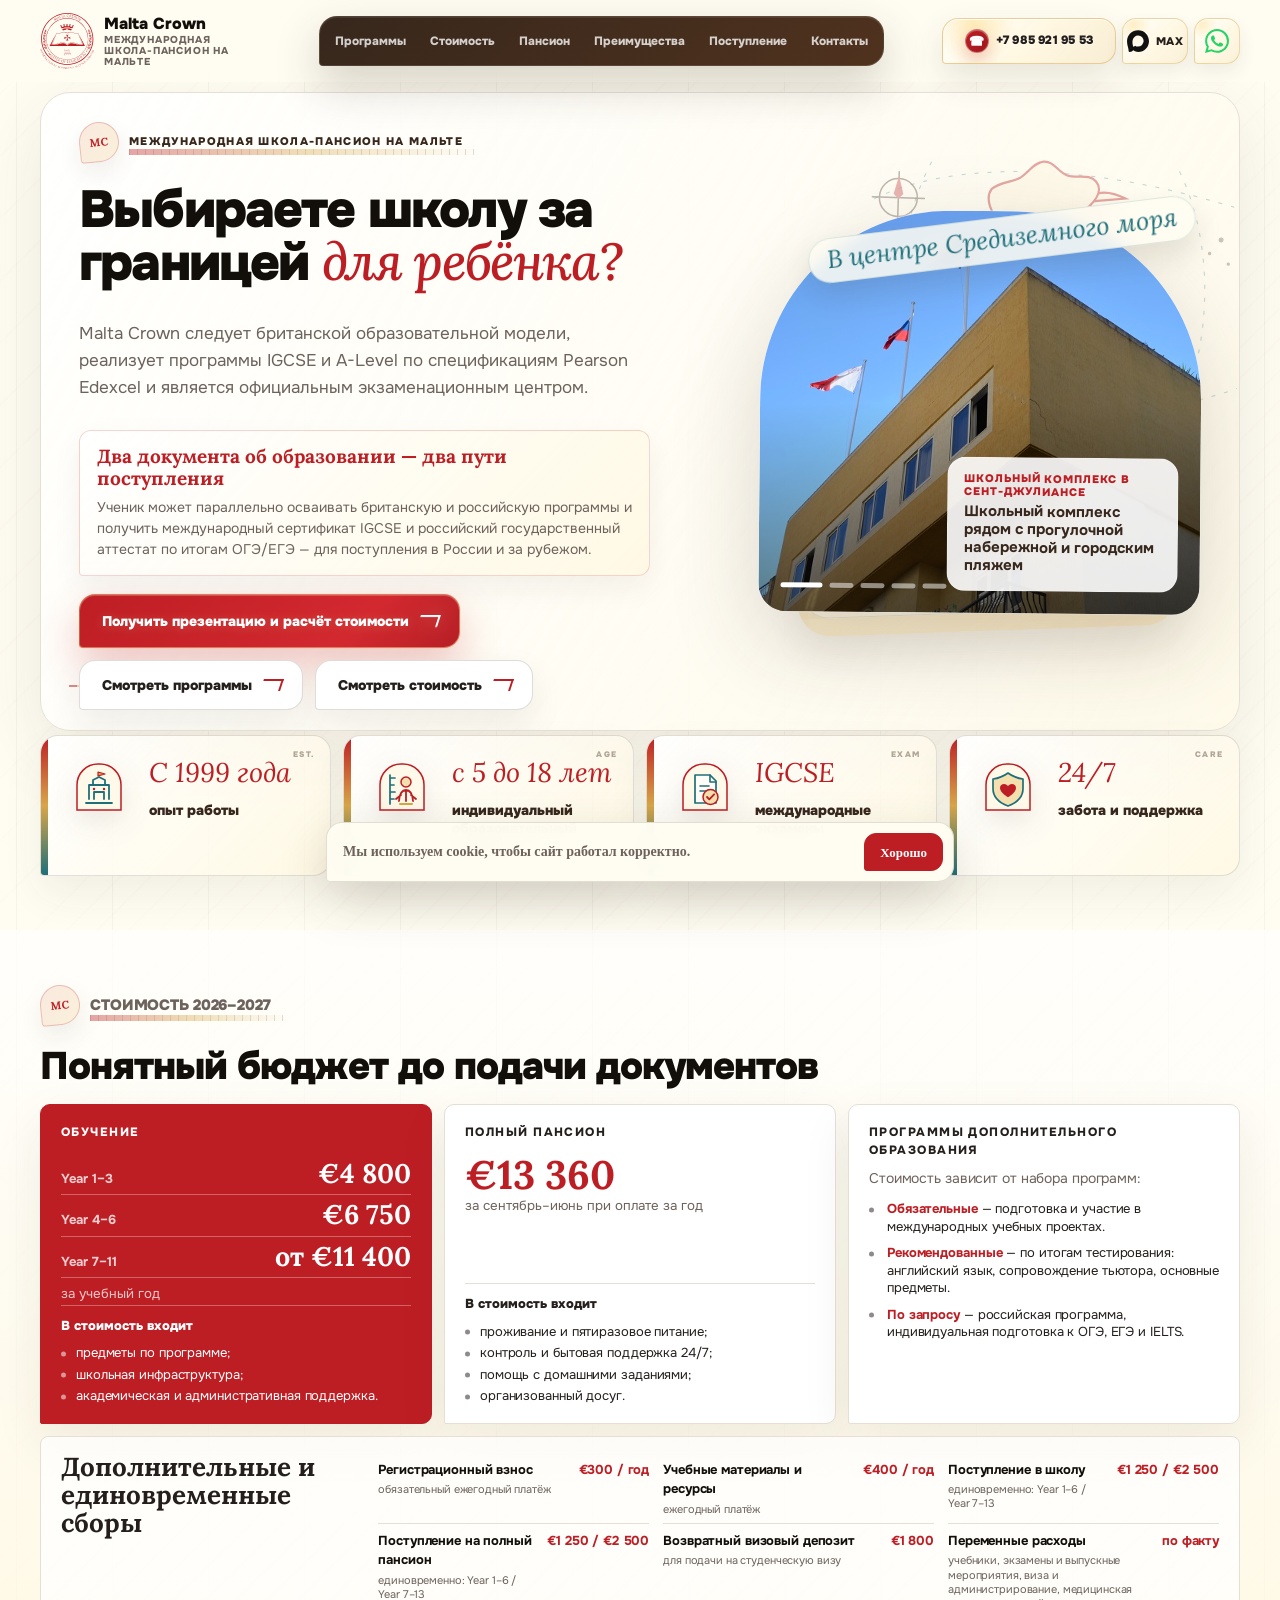
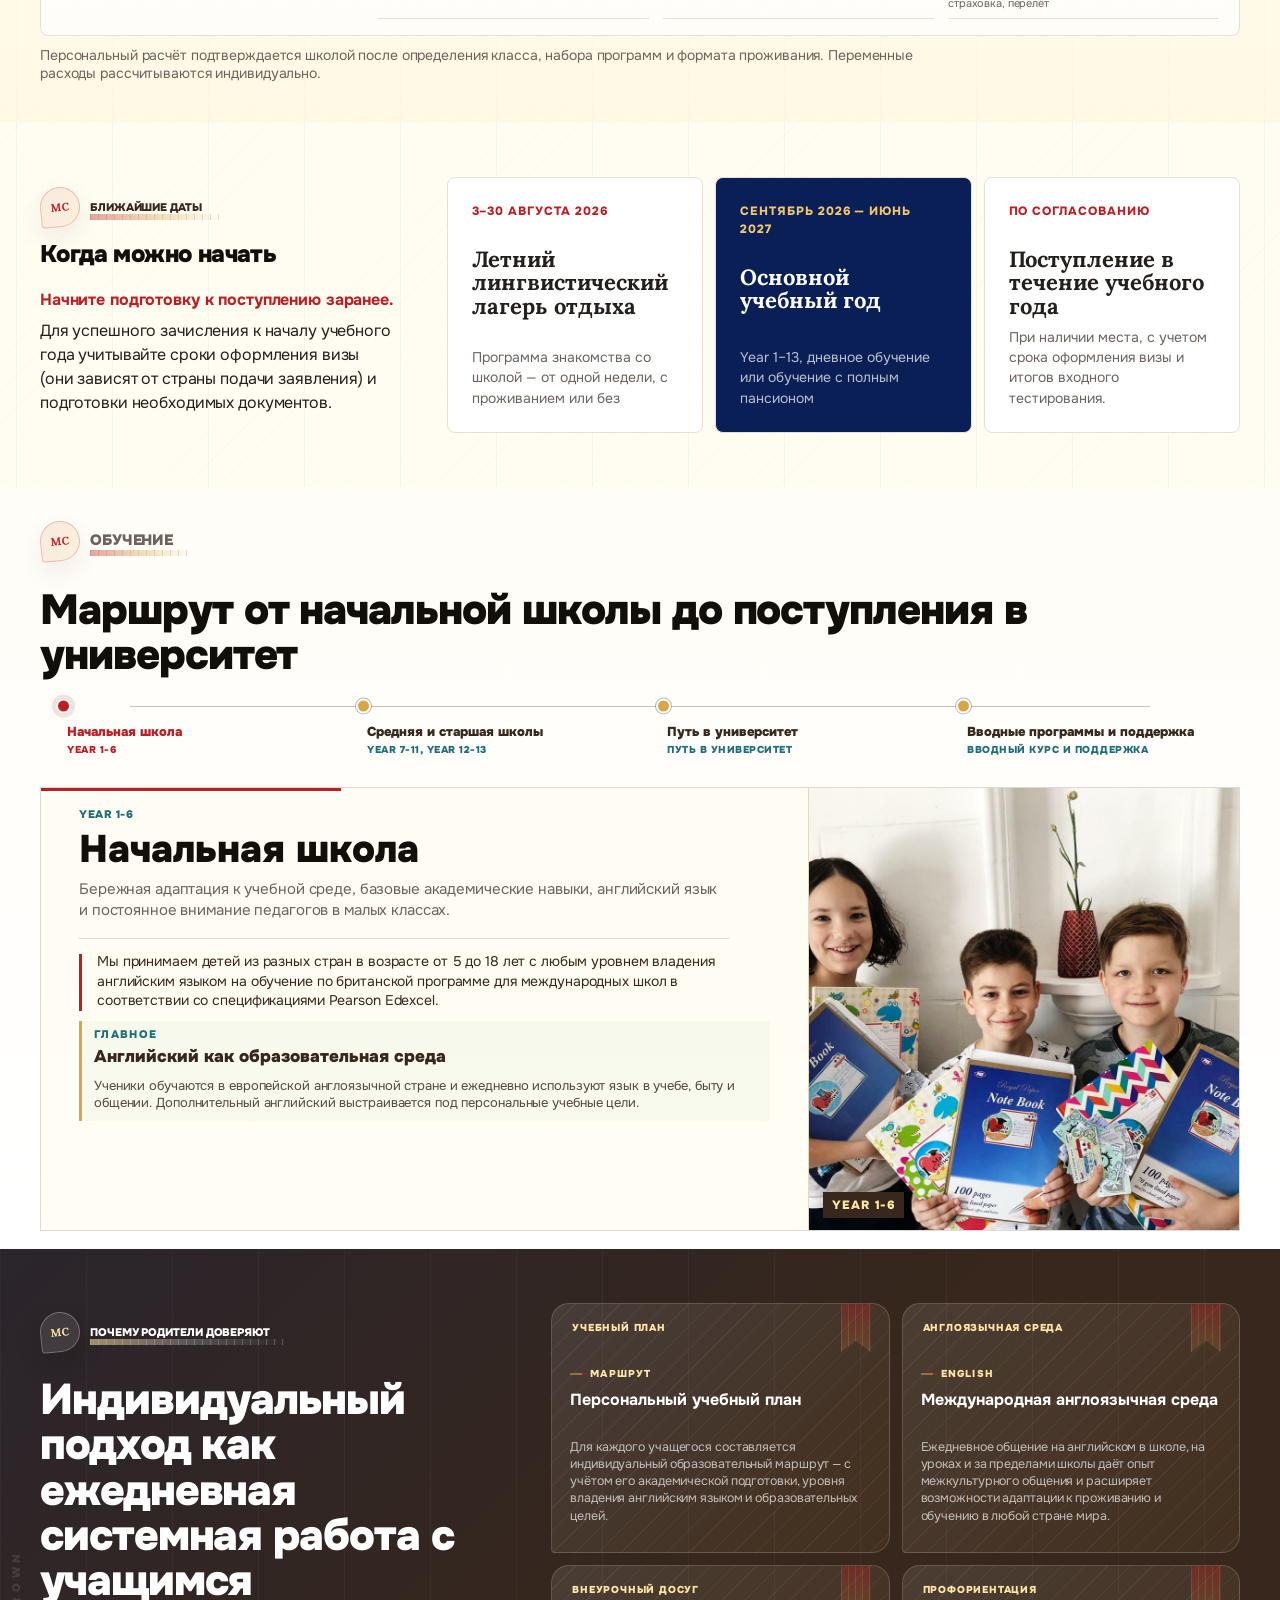
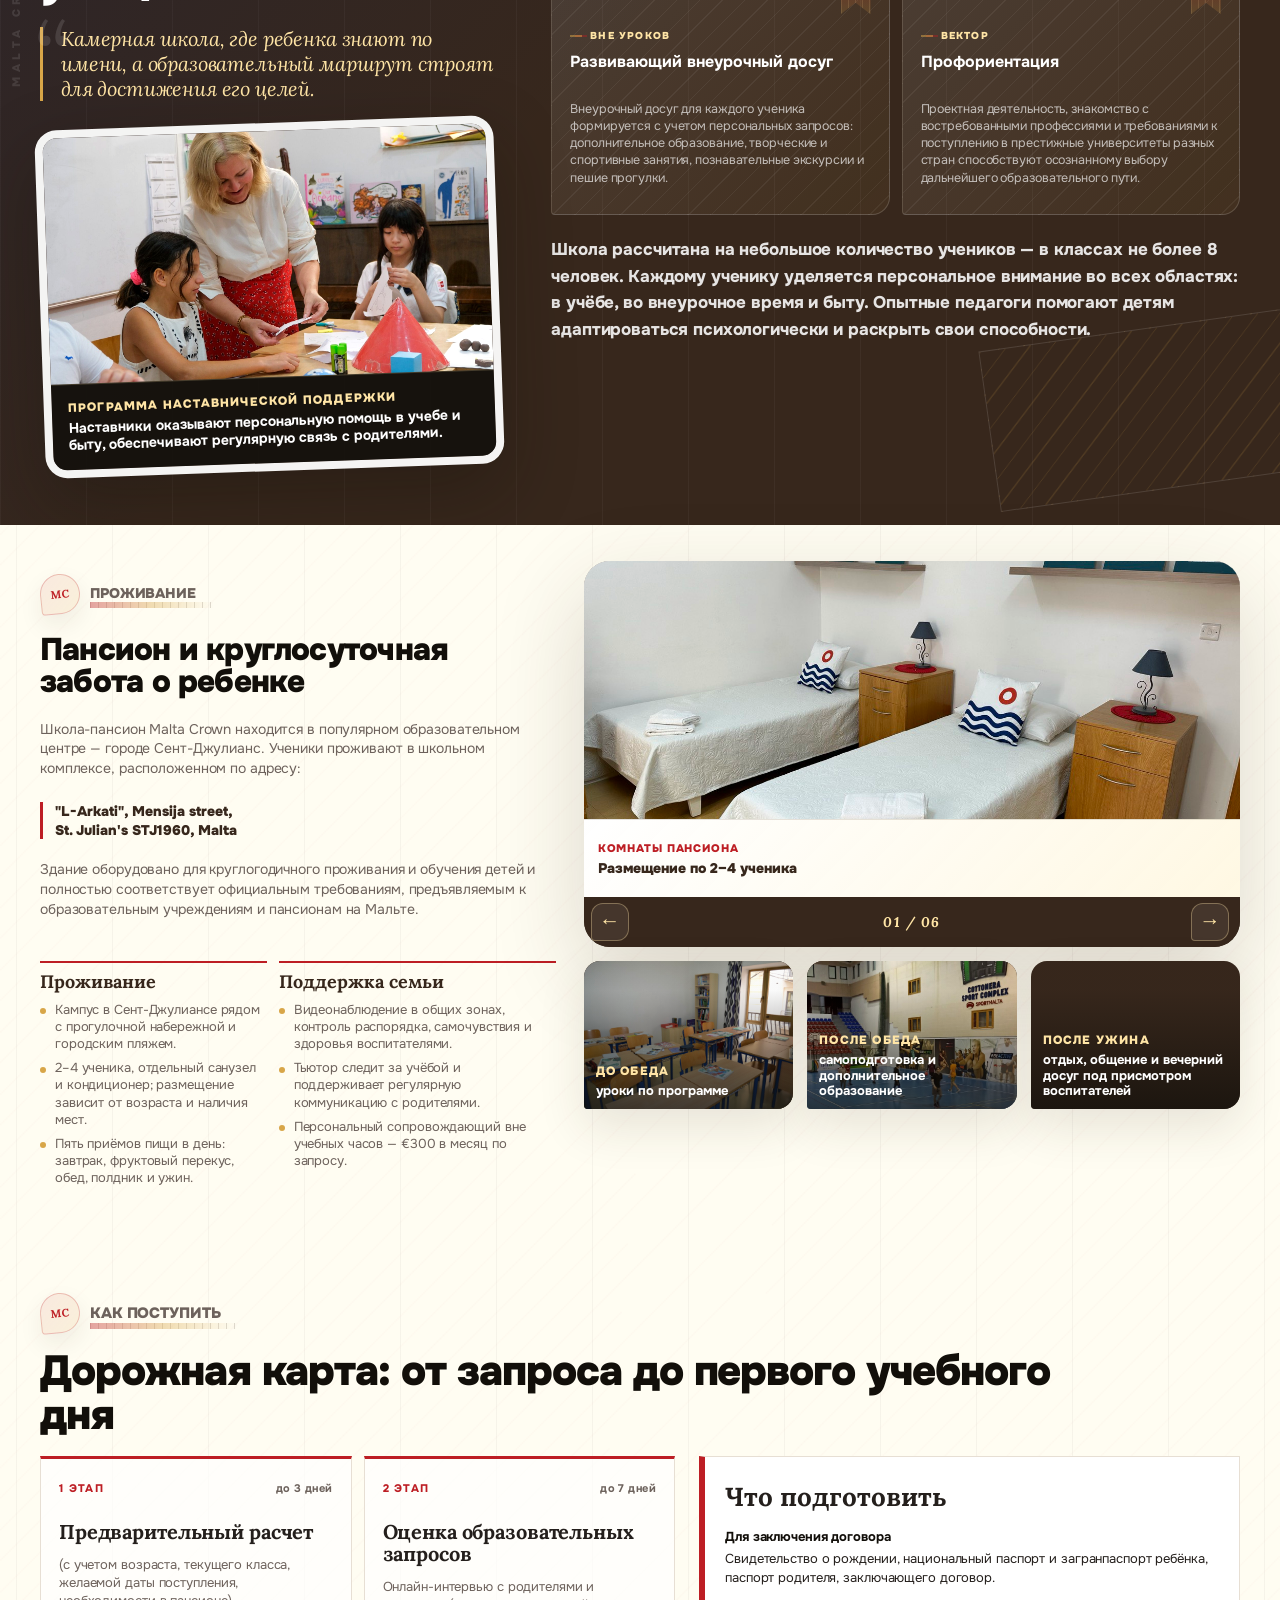
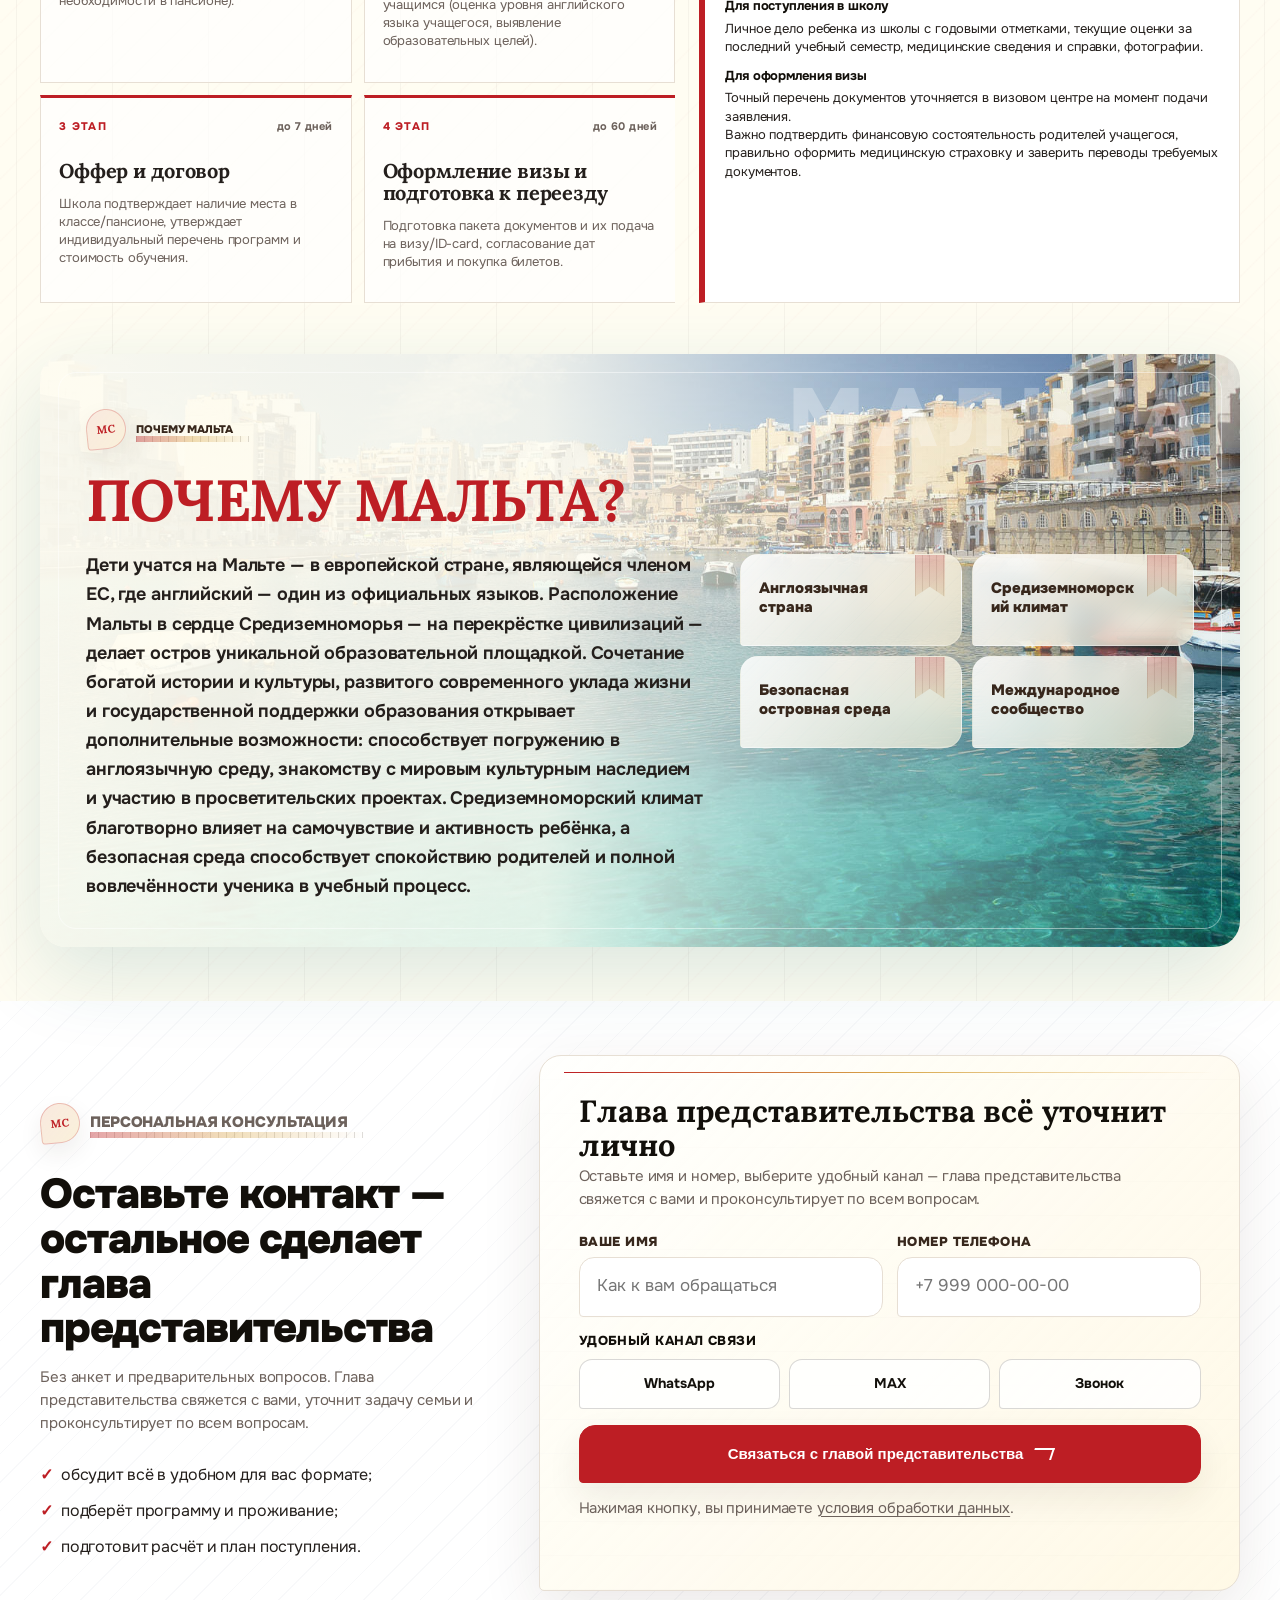
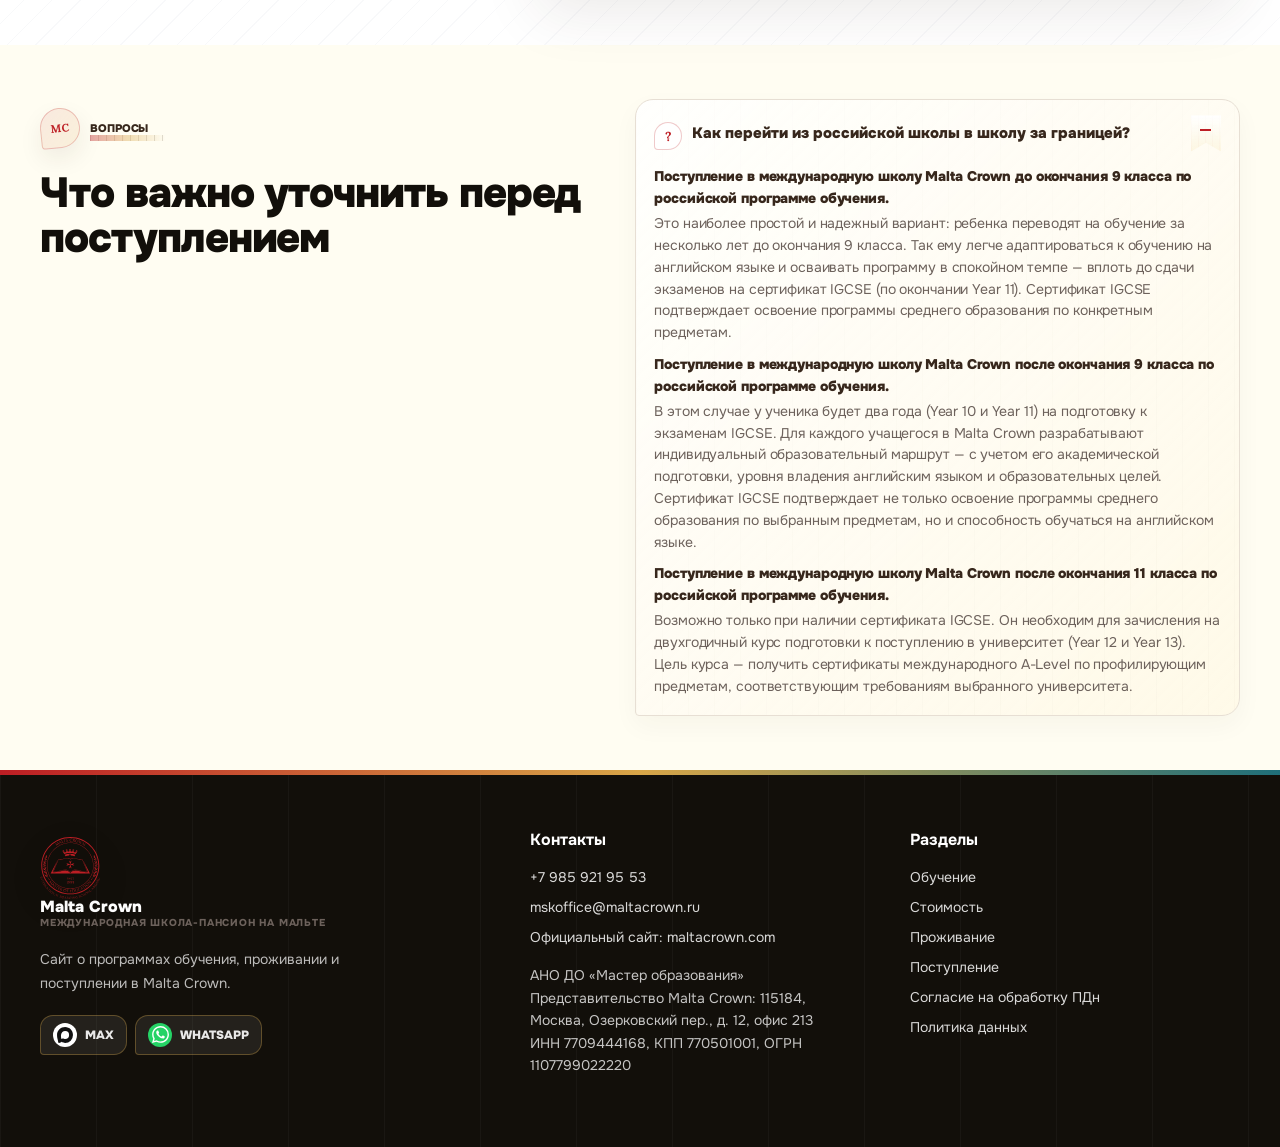
==== commit 2081cefc: "Bust test stylesheet cache" ====
--- a/index.html
+++ b/index.html
@@ -10,7 +10,7 @@
     >
     <link rel="icon" href="assets/images/malta-crown-favicon.ico" sizes="any">
     <link rel="shortcut icon" href="assets/images/malta-crown-favicon.ico" type="image/x-icon">
-    <link rel="stylesheet" href="assets/css/styles.css?v=20260715-2">
+    <link rel="stylesheet" href="assets/css/styles.css?v=20260716-boarding-layout">
     <!-- Yandex.Metrika counter -->
     <script type="text/javascript">
       (function(m,e,t,r,i,k,a){
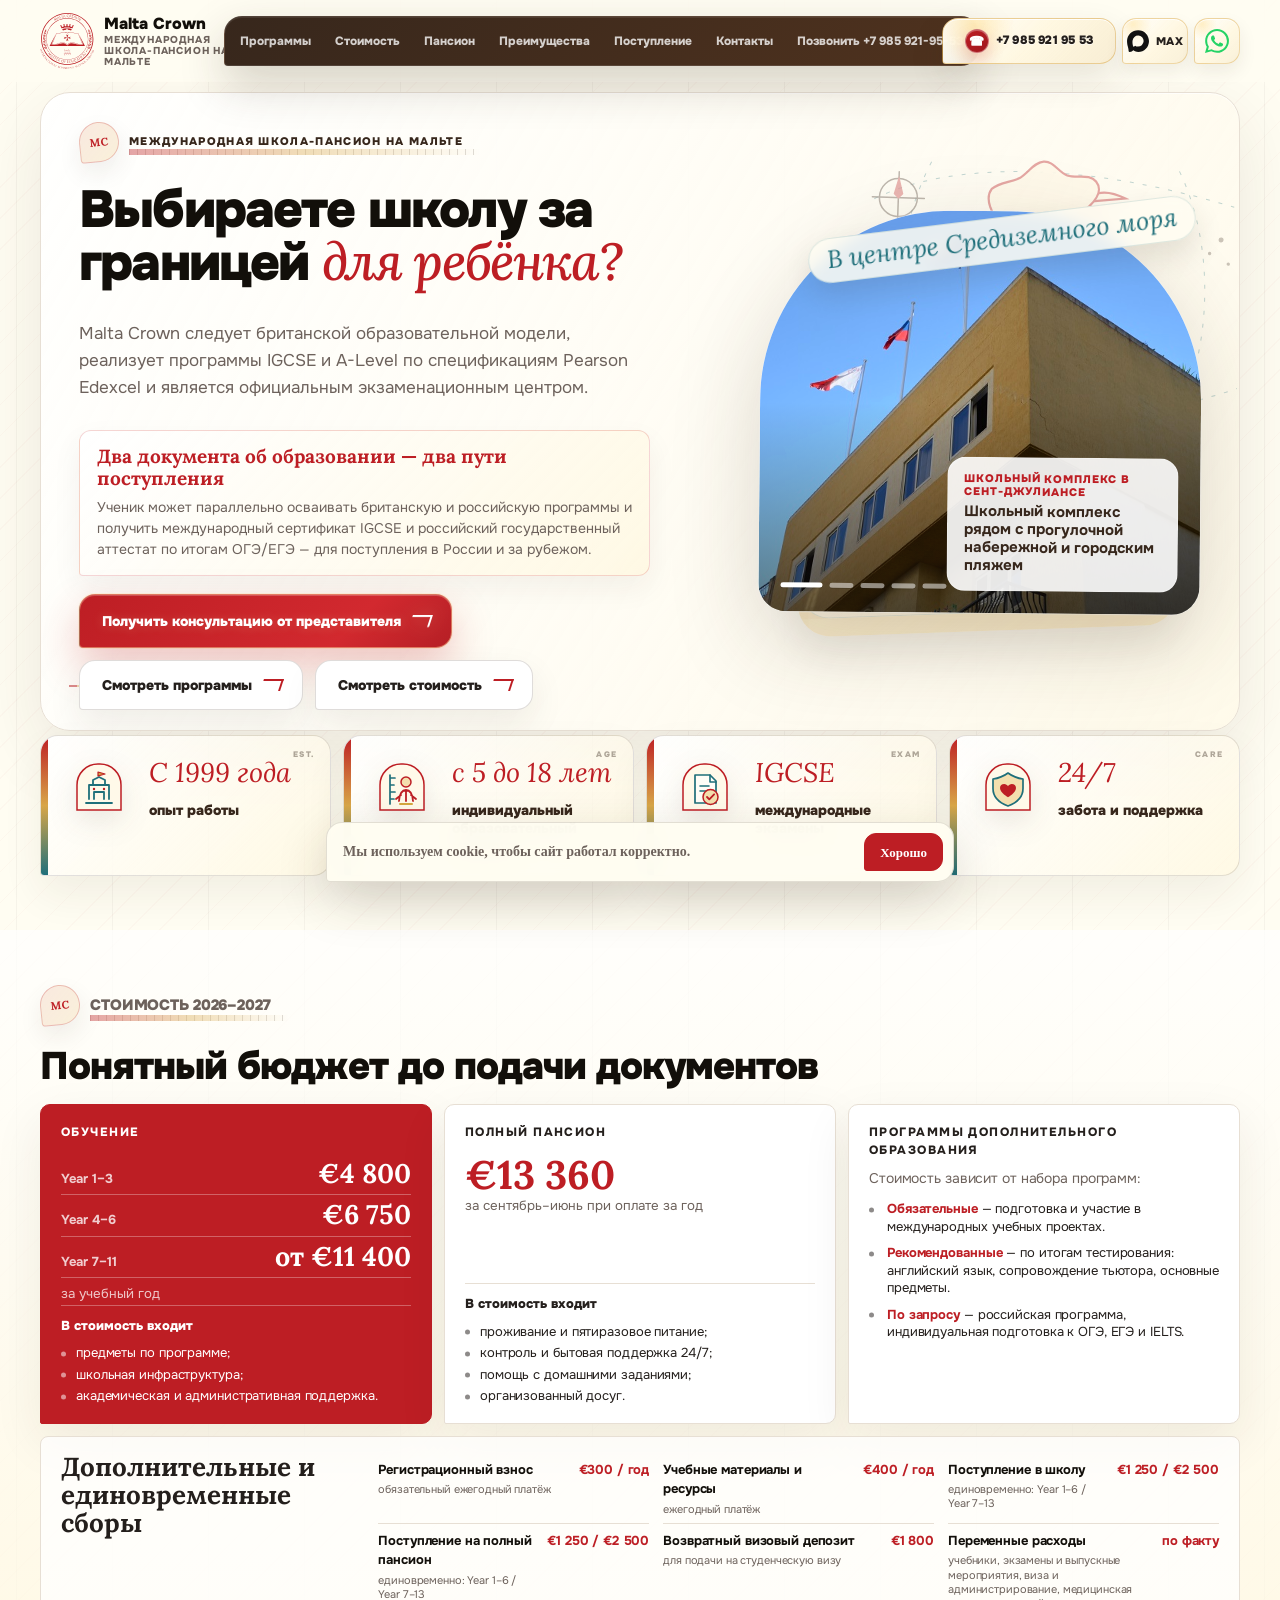
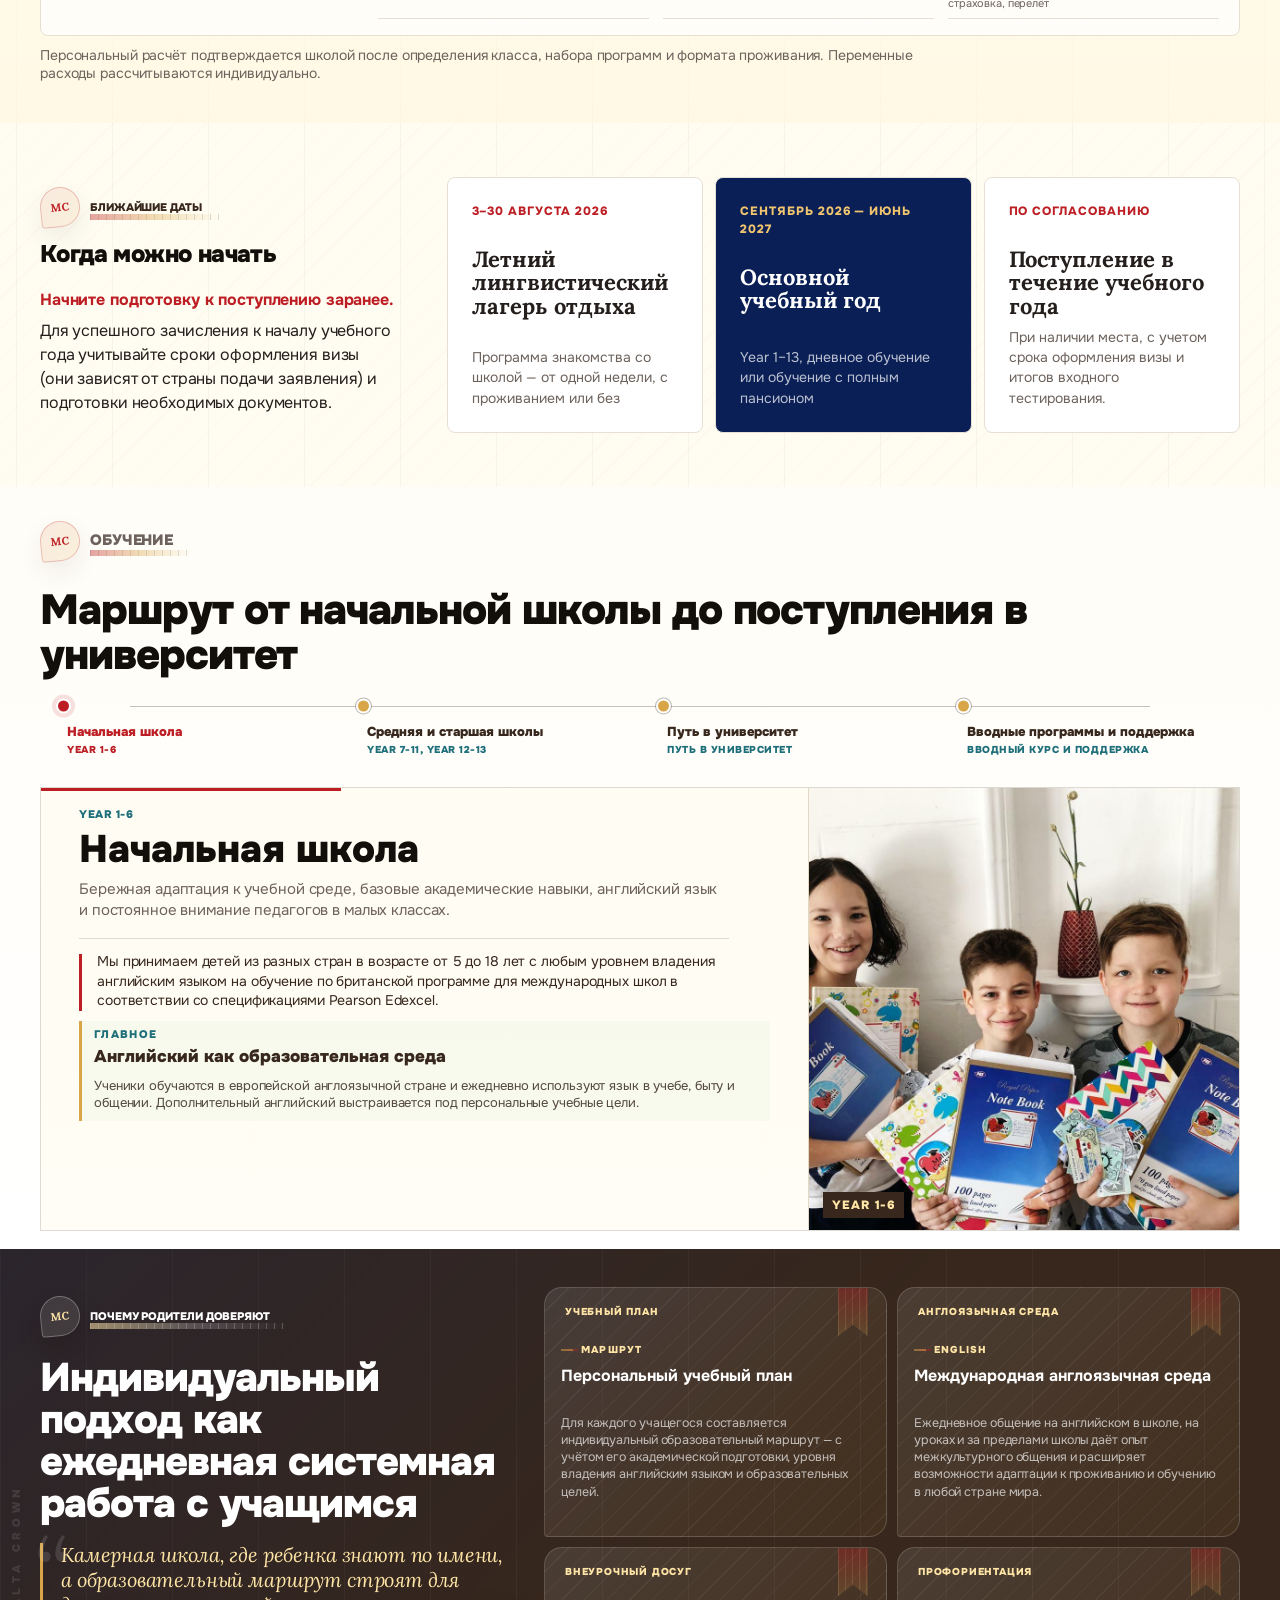
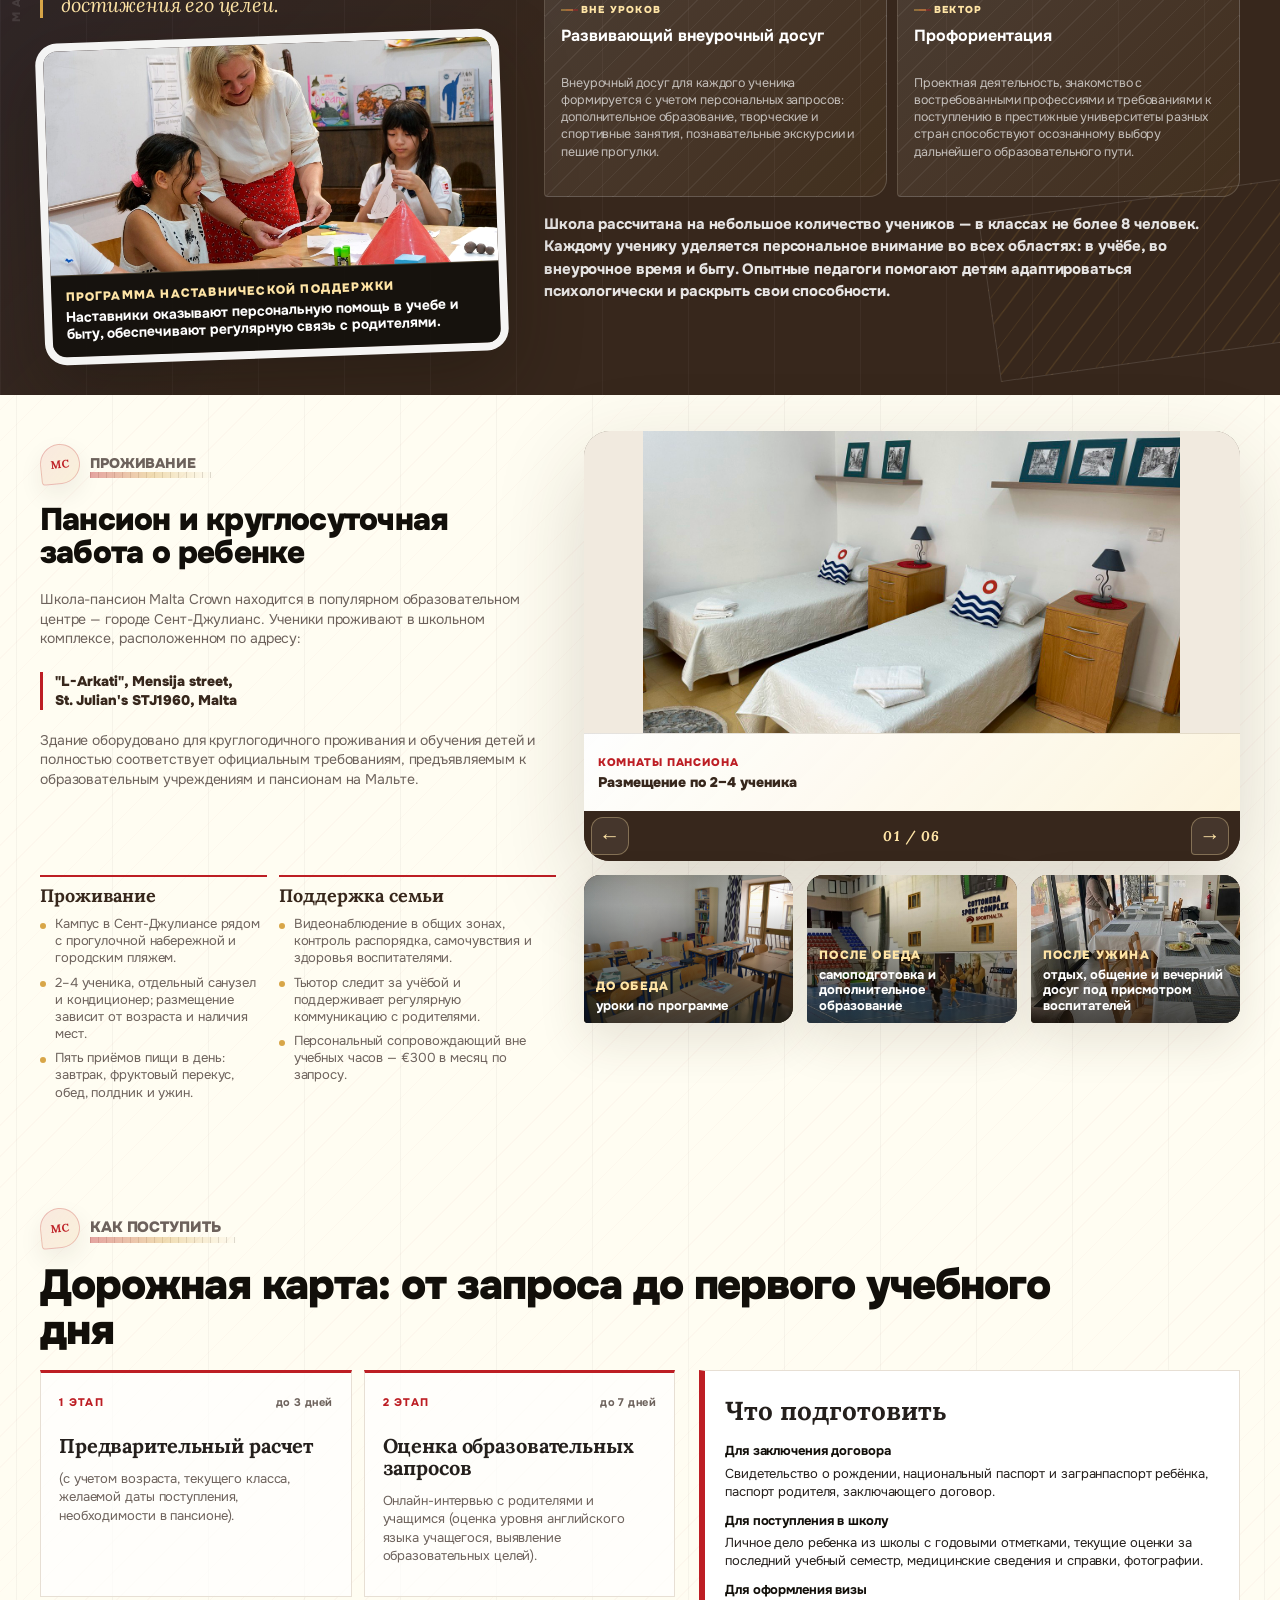
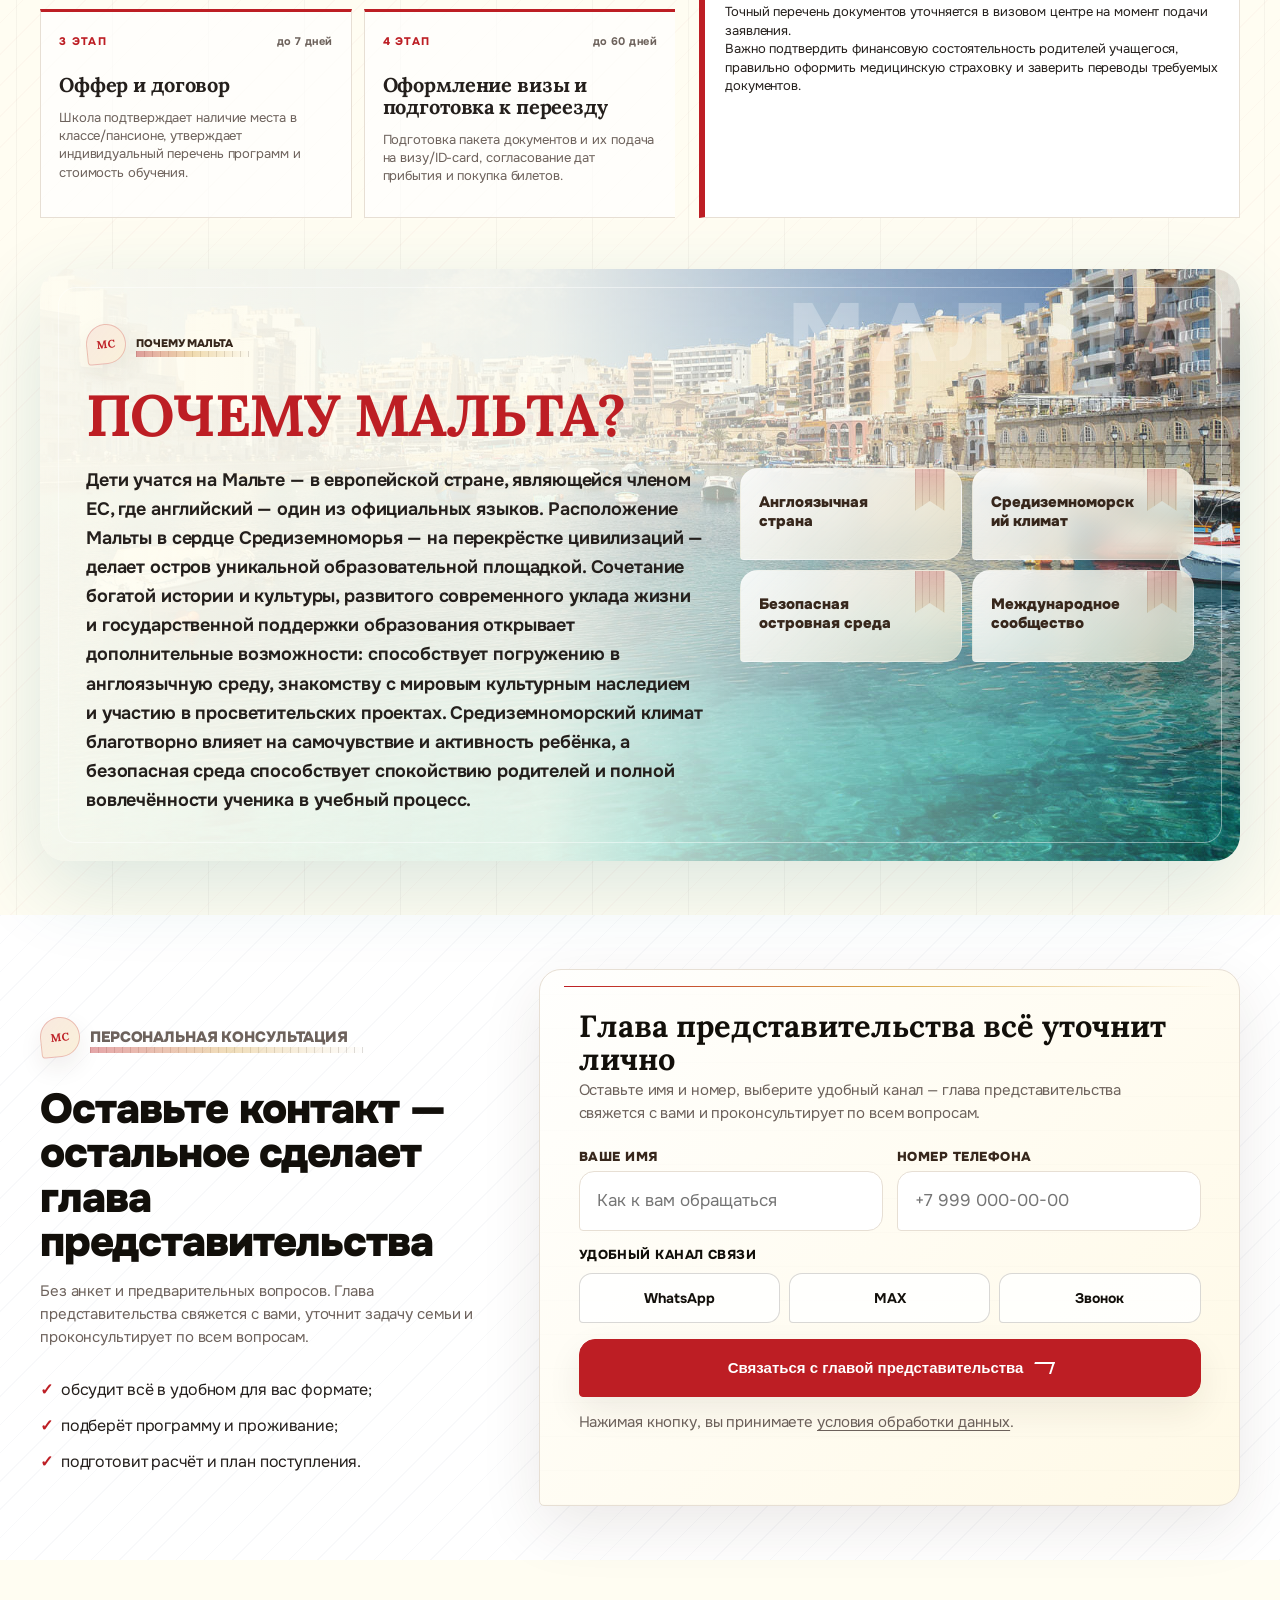
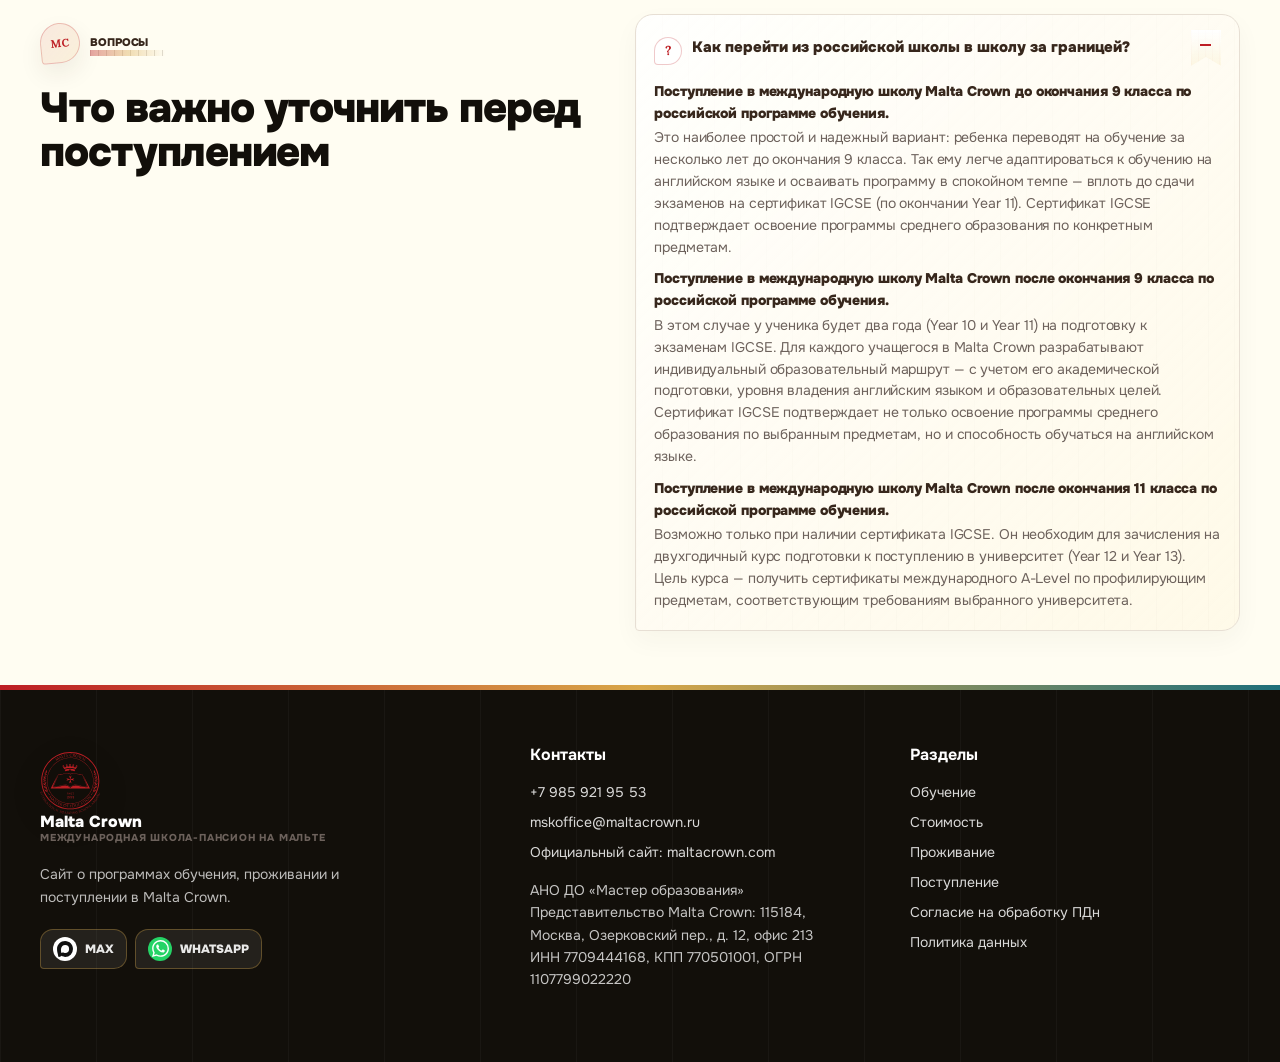
==== commit 36593053: "Refine CTA and boarding layout" ====
--- a/index.html
+++ b/index.html
@@ -10,7 +10,7 @@
     >
     <link rel="icon" href="assets/images/malta-crown-favicon.ico" sizes="any">
     <link rel="shortcut icon" href="assets/images/malta-crown-favicon.ico" type="image/x-icon">
-    <link rel="stylesheet" href="assets/css/styles.css?v=20260716-boarding-layout">
+    <link rel="stylesheet" href="assets/css/styles.css?v=20260716-boarding-contain">
     <!-- Yandex.Metrika counter -->
     <script type="text/javascript">
       (function(m,e,t,r,i,k,a){
@@ -44,6 +44,7 @@
             <a href="#approach">Преимущества</a>
             <a href="#admissions">Поступление</a>
             <a href="#contacts">Контакты</a>
+            <a class="mc-nav__phone" href="tel:+79859219553">Позвонить +7 985 921-95-53</a>
           </nav>
 
           <div class="mc-header__contacts" aria-label="Связаться с Malta Crown">
@@ -91,7 +92,7 @@
                   <p>Ученик может параллельно осваивать британскую и российскую программы и получить международный сертификат IGCSE и российский государственный аттестат по итогам ОГЭ/ЕГЭ — для поступления в России и за рубежом.</p>
                 </div>
                 <div class="mc-hero__actions">
-                  <a class="mc-button mc-button--primary" href="#admissions" data-presentation-cta>Получить презентацию и расчёт стоимости</a>
+                  <a class="mc-button mc-button--primary" href="#admissions" data-presentation-cta>Получить консультацию от представителя</a>
                   <a class="mc-button mc-button--secondary" href="#programmes">Смотреть программы</a>
                   <a class="mc-button mc-button--secondary mc-button--fees" href="#fees">Смотреть стоимость</a>
                 </div>
--- a/assets/css/styles.css
+++ b/assets/css/styles.css
@@ -745,6 +745,10 @@
   background: var(--mc-bg);
   color: var(--mc-brown);
   outline: none;
+}
+
+.mc-nav__phone {
+  display: none;
 }
 
 .mc-header__contacts {
@@ -3856,6 +3860,16 @@
     display: none;
   }
 
+  .mc-nav__phone {
+    display: inline-flex;
+    min-height: 46px;
+    margin-top: 6px;
+    border: 1px solid rgba(189, 30, 36, 0.24);
+    background: rgba(189, 30, 36, 0.08);
+    color: var(--mc-red-dark);
+    font-size: 13px;
+  }
+
   .mc-nav {
     inset: 74px 14px auto;
     z-index: 30;
@@ -6809,3 +6823,94 @@
     animation: none;
   }
 }
+
+/* Keep the editorial reading order explicit at the narrowest mobile widths. */
+@media (max-width: 389px) {
+  .mc-boarding__grid {
+    grid-template-columns: minmax(0, 1fr);
+    grid-template-areas:
+      "intro"
+      "content"
+      "media"
+      "routine";
+  }
+}
+
+/* Boarding gallery: a fixed frame keeps every original photograph fully visible. */
+.mc-boarding-gallery__slide,
+.mc-boarding-gallery__slide[hidden] {
+  background: #eee8de;
+}
+
+.mc-boarding__media .mc-boarding-gallery__slide img {
+  object-fit: contain;
+  background: #eee8de;
+}
+
+@media (min-width: 1101px) {
+  .mc-boarding__grid {
+    grid-template-rows: 430px auto;
+  }
+
+  .mc-boarding__media[data-mcrown-boarding-gallery] {
+    grid-template-rows: 380px 50px;
+    min-height: 430px;
+  }
+
+  .mc-boarding-gallery__slides {
+    height: 380px;
+  }
+
+  .mc-boarding-gallery__slide.is-active {
+    grid-template-rows: 302px 78px;
+  }
+
+  .mc-boarding__media .mc-boarding-gallery__slide img {
+    height: 302px;
+  }
+
+  /* Preserve the editorial hierarchy while fitting it more comfortably in a desktop view. */
+  .mc-editorial {
+    padding: 38px 0;
+  }
+
+  .mc-editorial__grid {
+    gap: 40px;
+  }
+
+  .mc-editorial h2 {
+    margin-top: 12px;
+    font-size: 40px;
+  }
+
+  .mc-editorial__quote {
+    margin-top: 18px;
+  }
+
+  .mc-editorial__photo {
+    margin-top: 18px;
+  }
+
+  .mc-editorial__photo img {
+    height: 224px;
+  }
+
+  .mc-editorial__photo figcaption {
+    padding: 12px 14px 13px;
+  }
+
+  .mc-benefits {
+    grid-auto-rows: minmax(218px, 1fr);
+    gap: 10px;
+  }
+
+  .mc-benefits article {
+    padding: 56px 16px 16px;
+  }
+
+  .mc-editorial__copy > p {
+    margin-top: 16px;
+    font-size: 15px;
+    line-height: 1.48;
+  }
+}
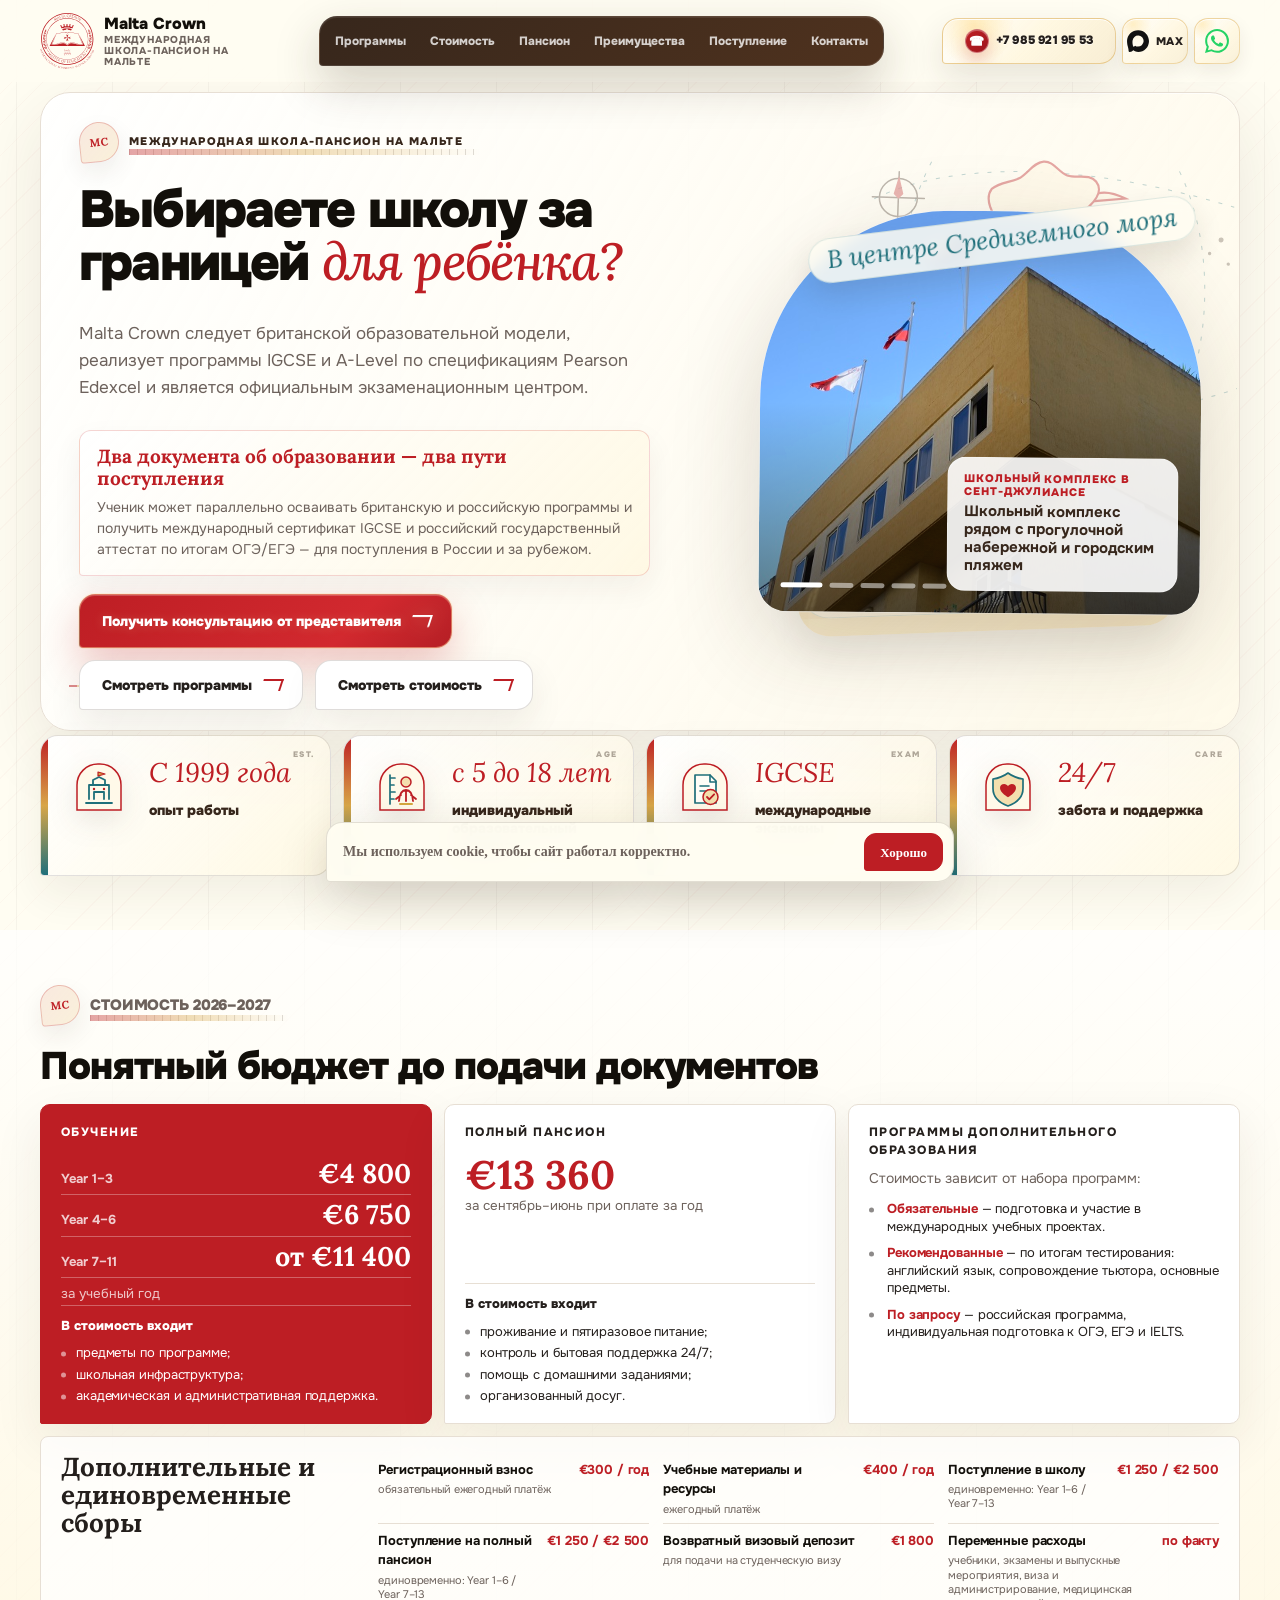
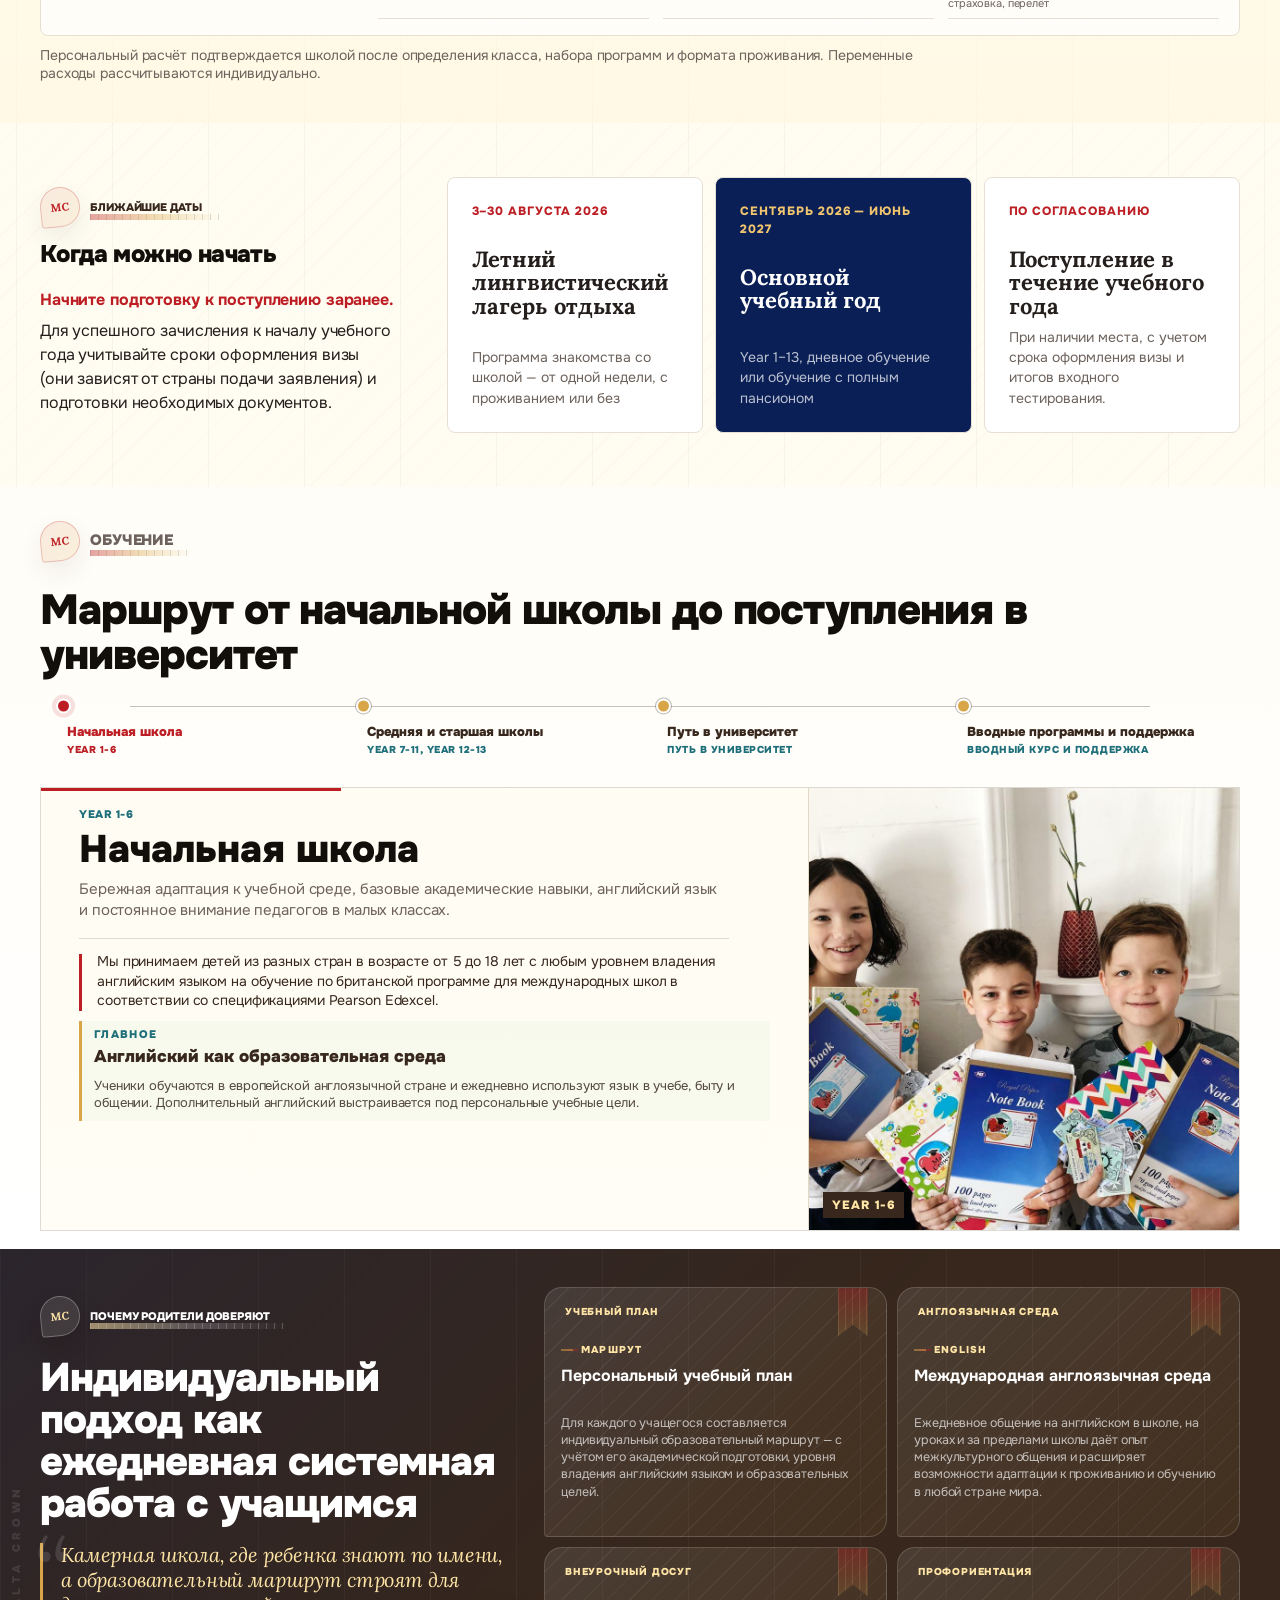
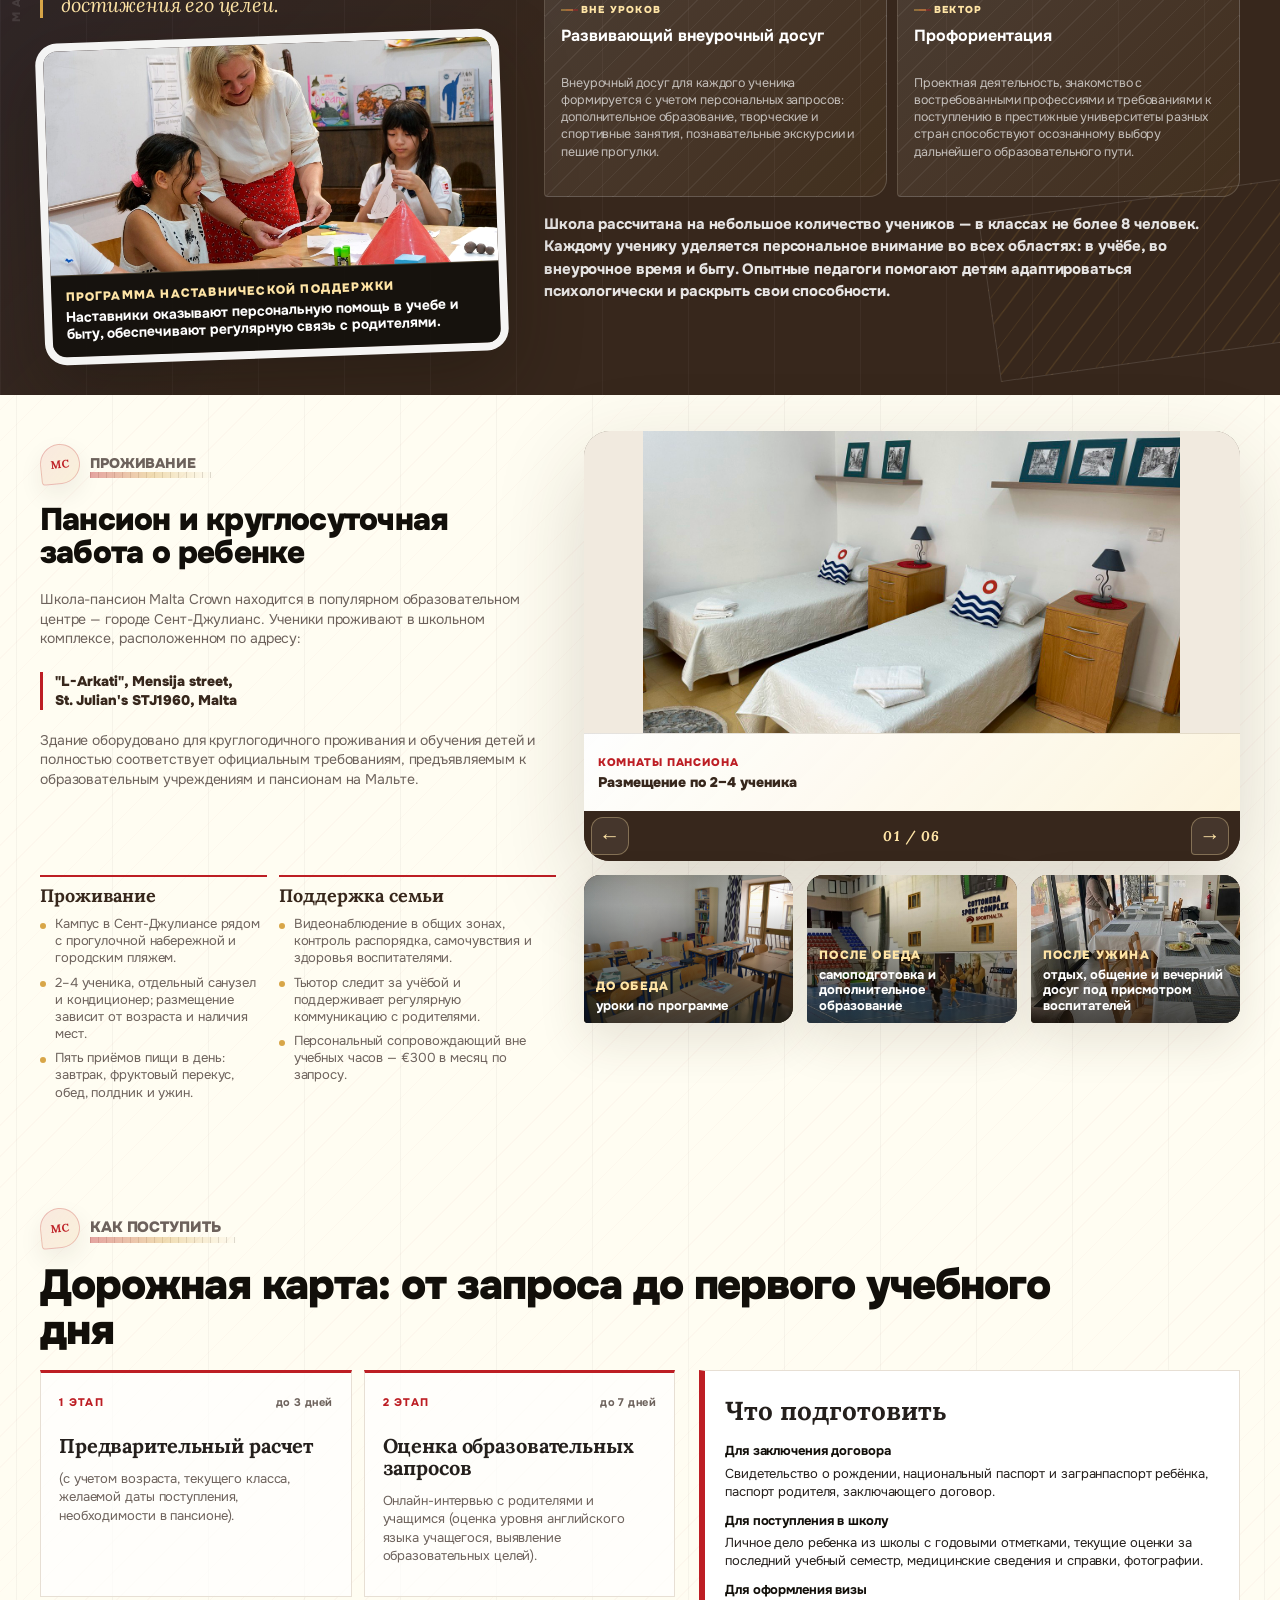
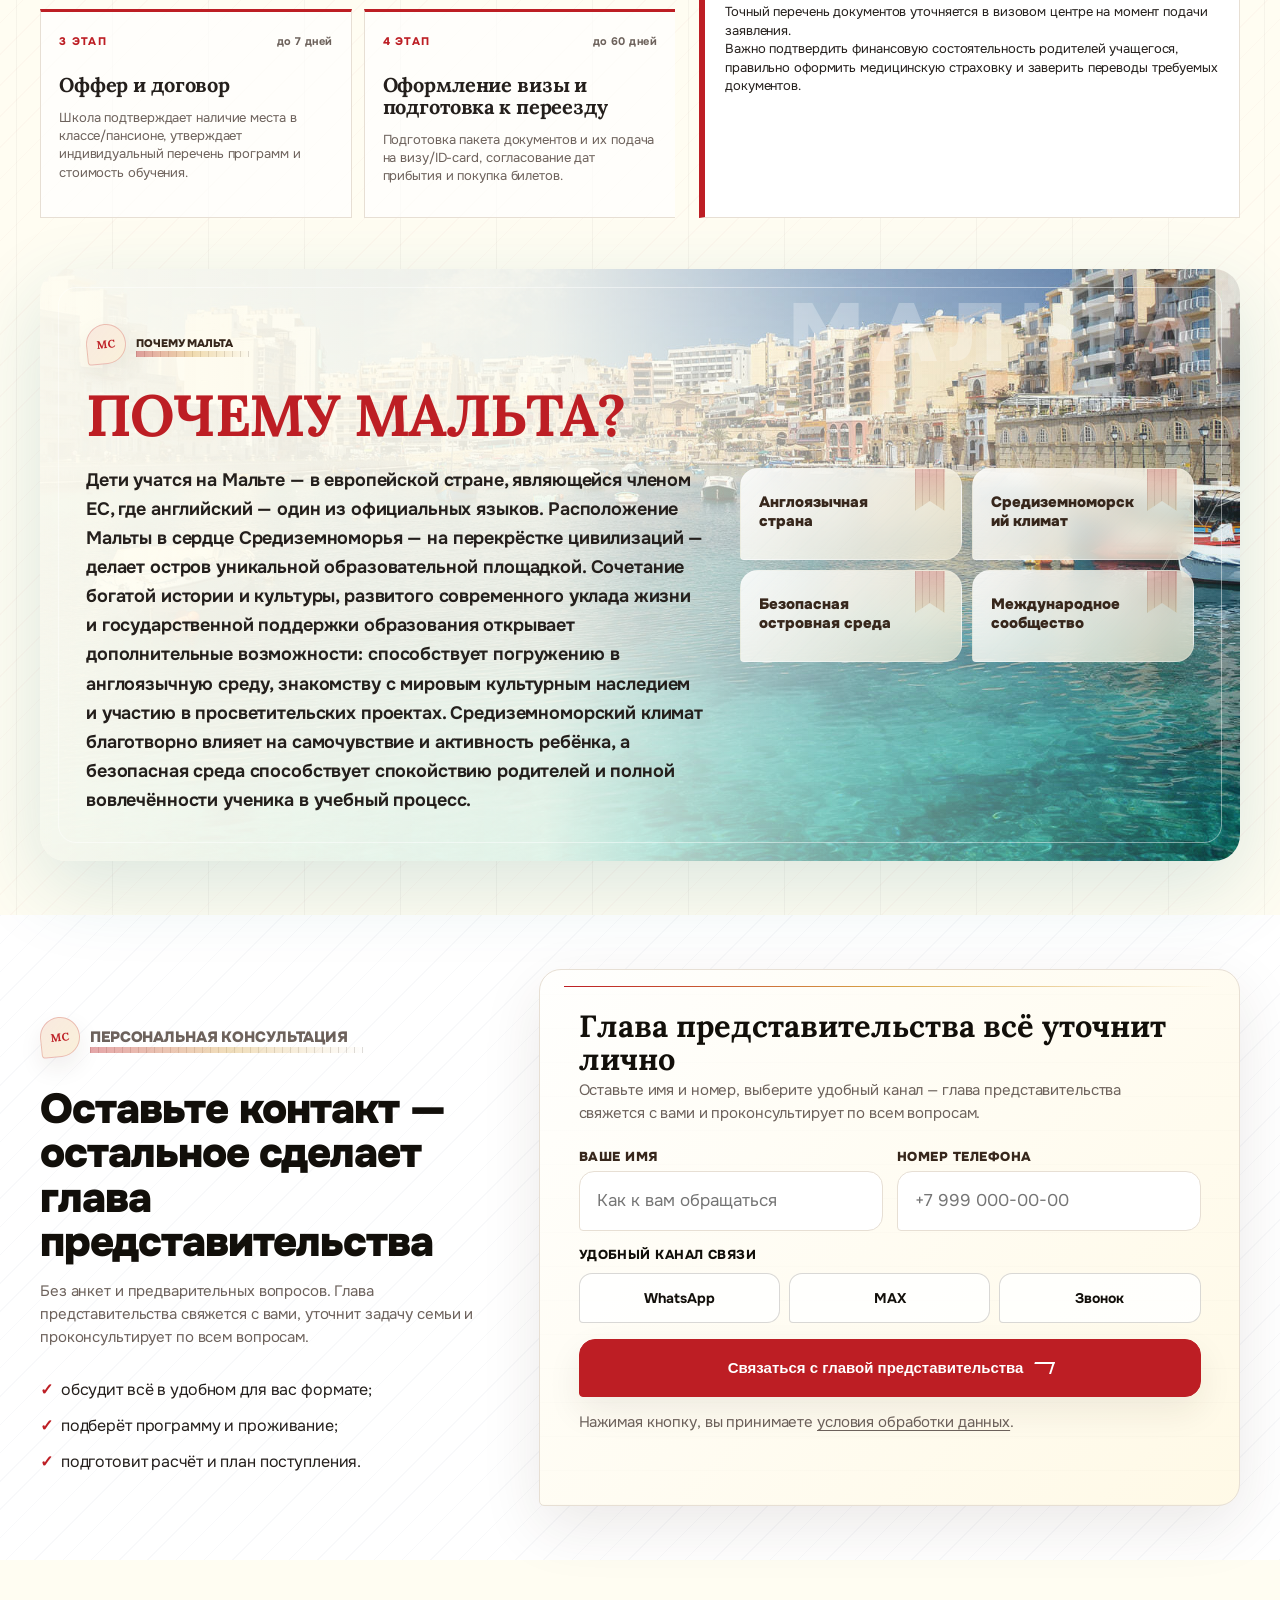
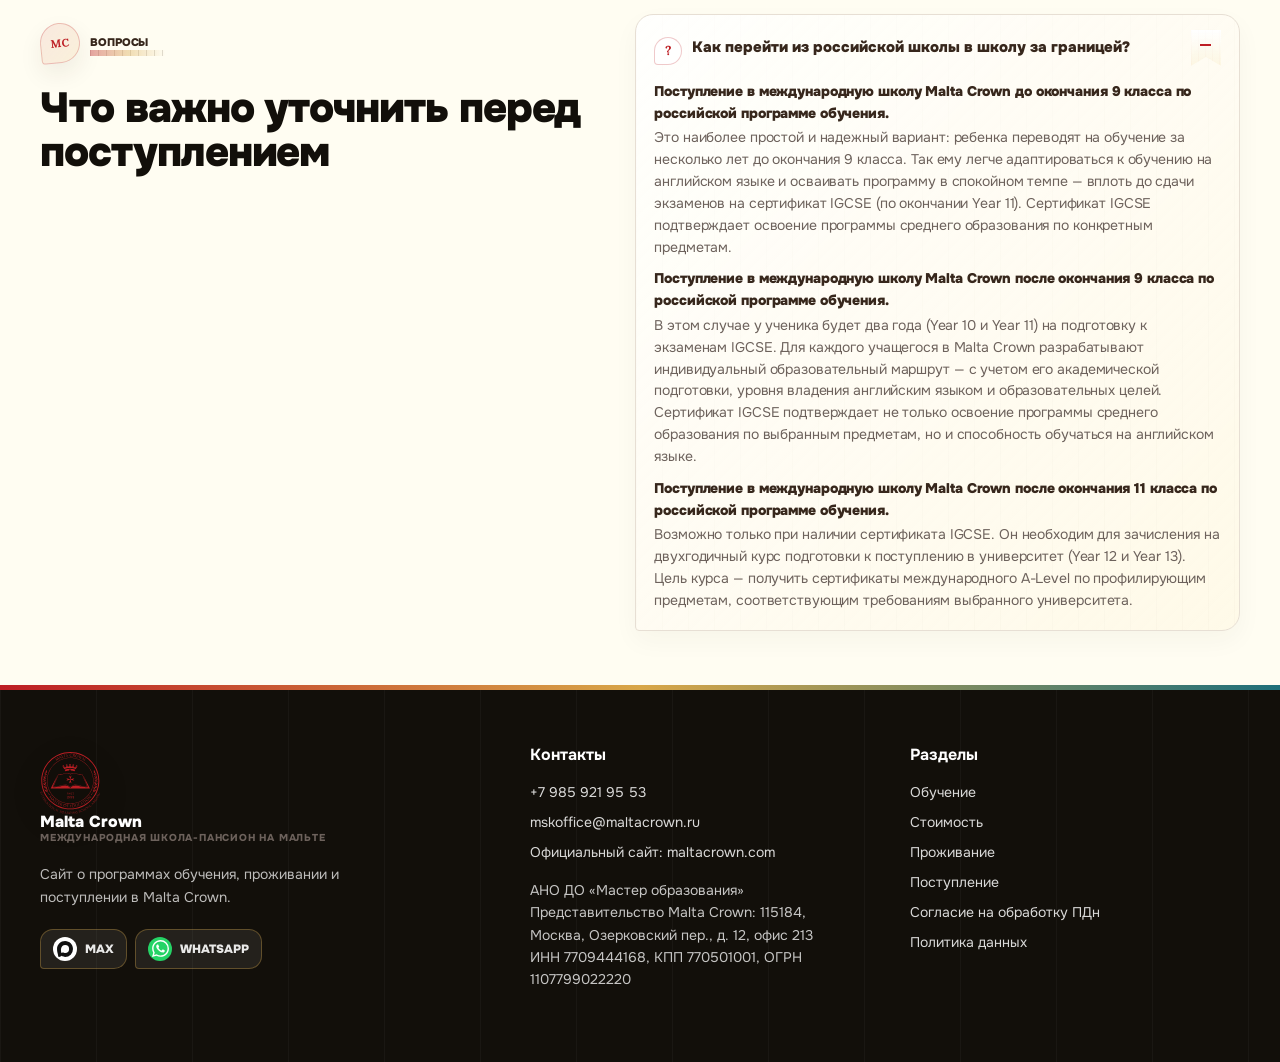
==== commit 8c575b7f: "fix(header): remove phone from navigation" ====
--- a/index.html
+++ b/index.html
@@ -44,7 +44,6 @@
             <a href="#approach">Преимущества</a>
             <a href="#admissions">Поступление</a>
             <a href="#contacts">Контакты</a>
-            <a class="mc-nav__phone" href="tel:+79859219553">Позвонить +7 985 921-95-53</a>
           </nav>
 
           <div class="mc-header__contacts" aria-label="Связаться с Malta Crown">
@@ -587,10 +586,6 @@
               <fieldset class="mc-form__contact-fields" data-form-fields>
                 <legend>Глава представительства всё уточнит лично</legend>
                 <p class="mc-form__promise">Оставьте имя и номер, выберите удобный канал — глава представительства свяжется с вами и проконсультирует по всем вопросам.</p>
-                <input type="hidden" name="age" value="Уточнить у клиента">
-                <input type="hidden" name="start_date" value="Уточнить у клиента">
-                <input type="hidden" name="boarding" value="Уточнить у клиента">
-                <input type="hidden" name="budget" value="Уточнить у клиента">
                 <div class="mc-form__contact-grid">
                   <label>
                     <span>Ваше имя</span>
@@ -624,9 +619,8 @@
 
               <p class="mc-form__status" aria-live="polite" data-mcrown-form-status></p>
               <div class="mc-form__success" data-form-success hidden tabindex="-1">
-                <strong>Спасибо — запрос получен.</strong>
-                <p>Глава представительства свяжется с вами и проконсультирует по всем вопросам.</p>
-                <a class="mc-button mc-button--secondary" href="output/pdf/malta-crown-guide-2026-2027.pdf" download data-presentation-download>Скачать презентацию</a>
+                <strong>Спасибо!</strong>
+                <p>Заявка отправлена.</p>
               </div>
             </form>
           </div>
--- a/assets/css/styles.css
+++ b/assets/css/styles.css
@@ -745,10 +745,6 @@
   background: var(--mc-bg);
   color: var(--mc-brown);
   outline: none;
-}
-
-.mc-nav__phone {
-  display: none;
 }
 
 .mc-header__contacts {
@@ -3860,16 +3856,6 @@
     display: none;
   }
 
-  .mc-nav__phone {
-    display: inline-flex;
-    min-height: 46px;
-    margin-top: 6px;
-    border: 1px solid rgba(189, 30, 36, 0.24);
-    background: rgba(189, 30, 36, 0.08);
-    color: var(--mc-red-dark);
-    font-size: 13px;
-  }
-
   .mc-nav {
     inset: 74px 14px auto;
     z-index: 30;
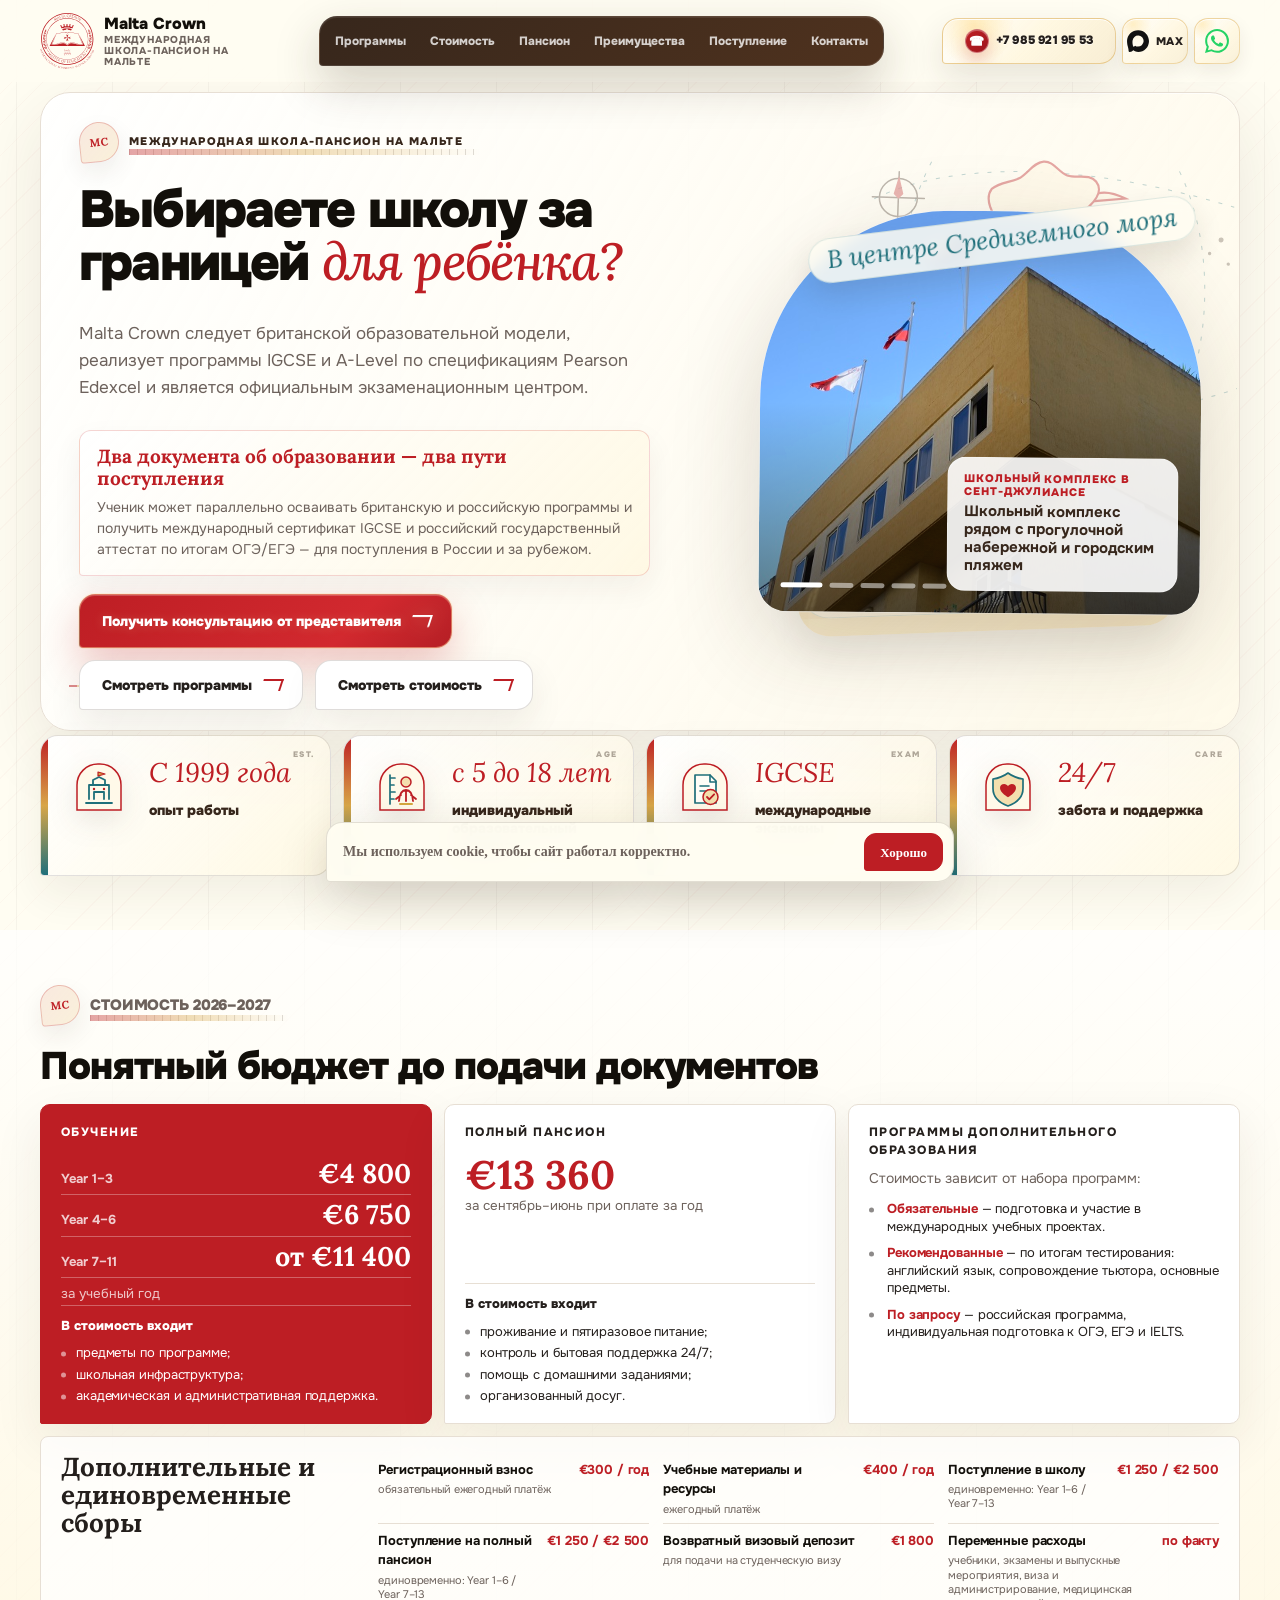
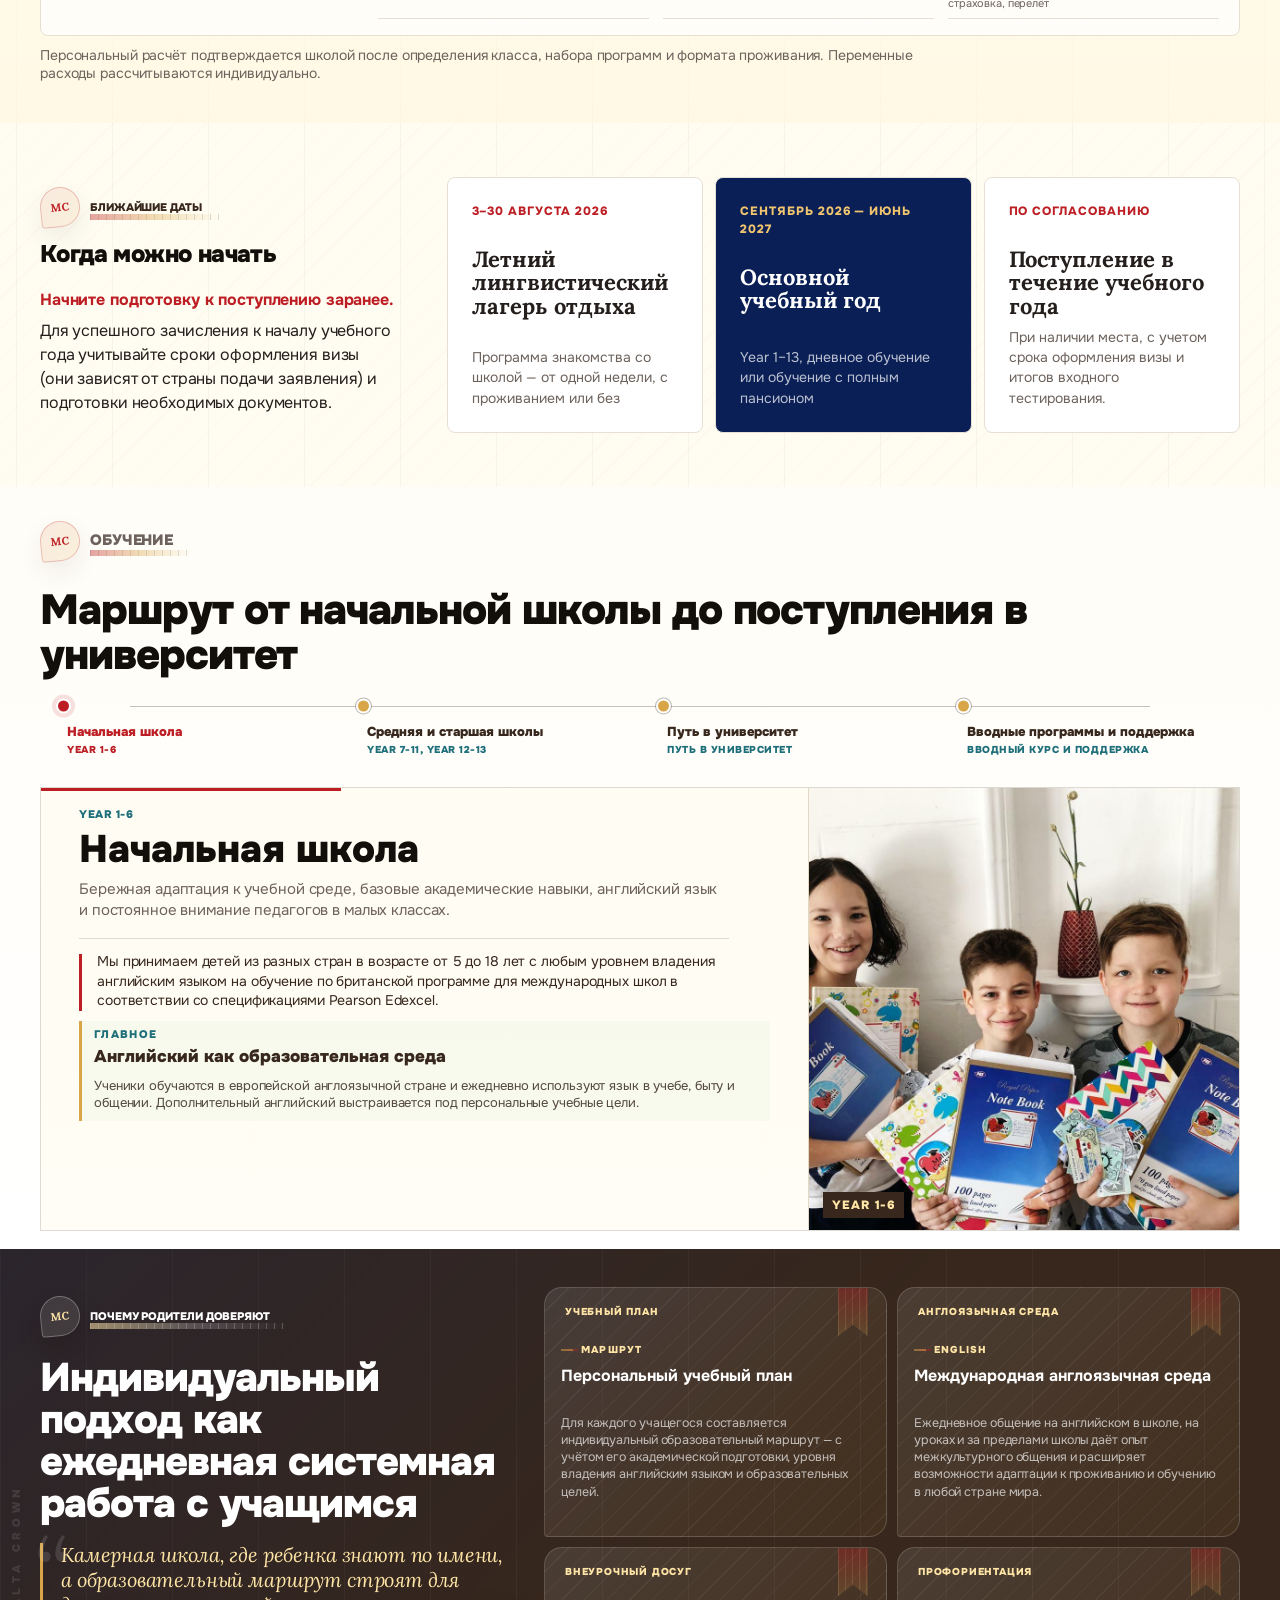
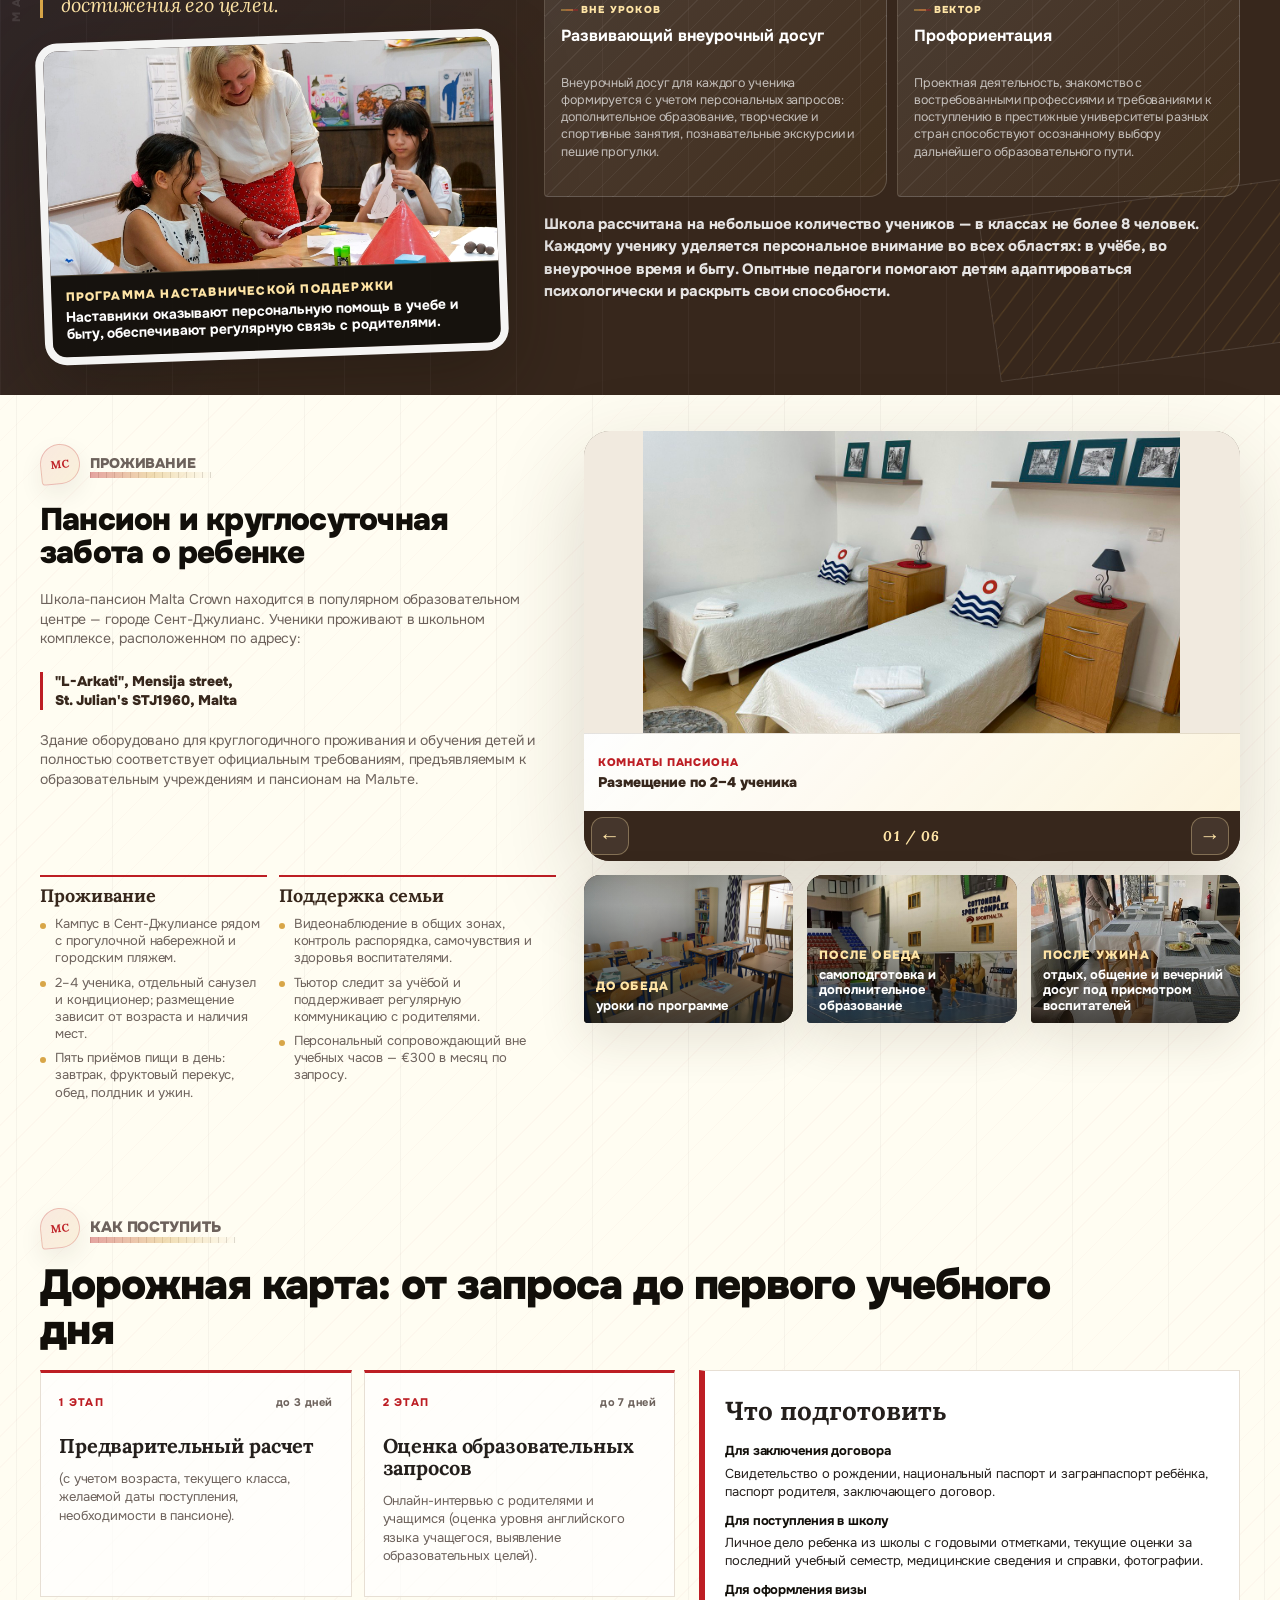
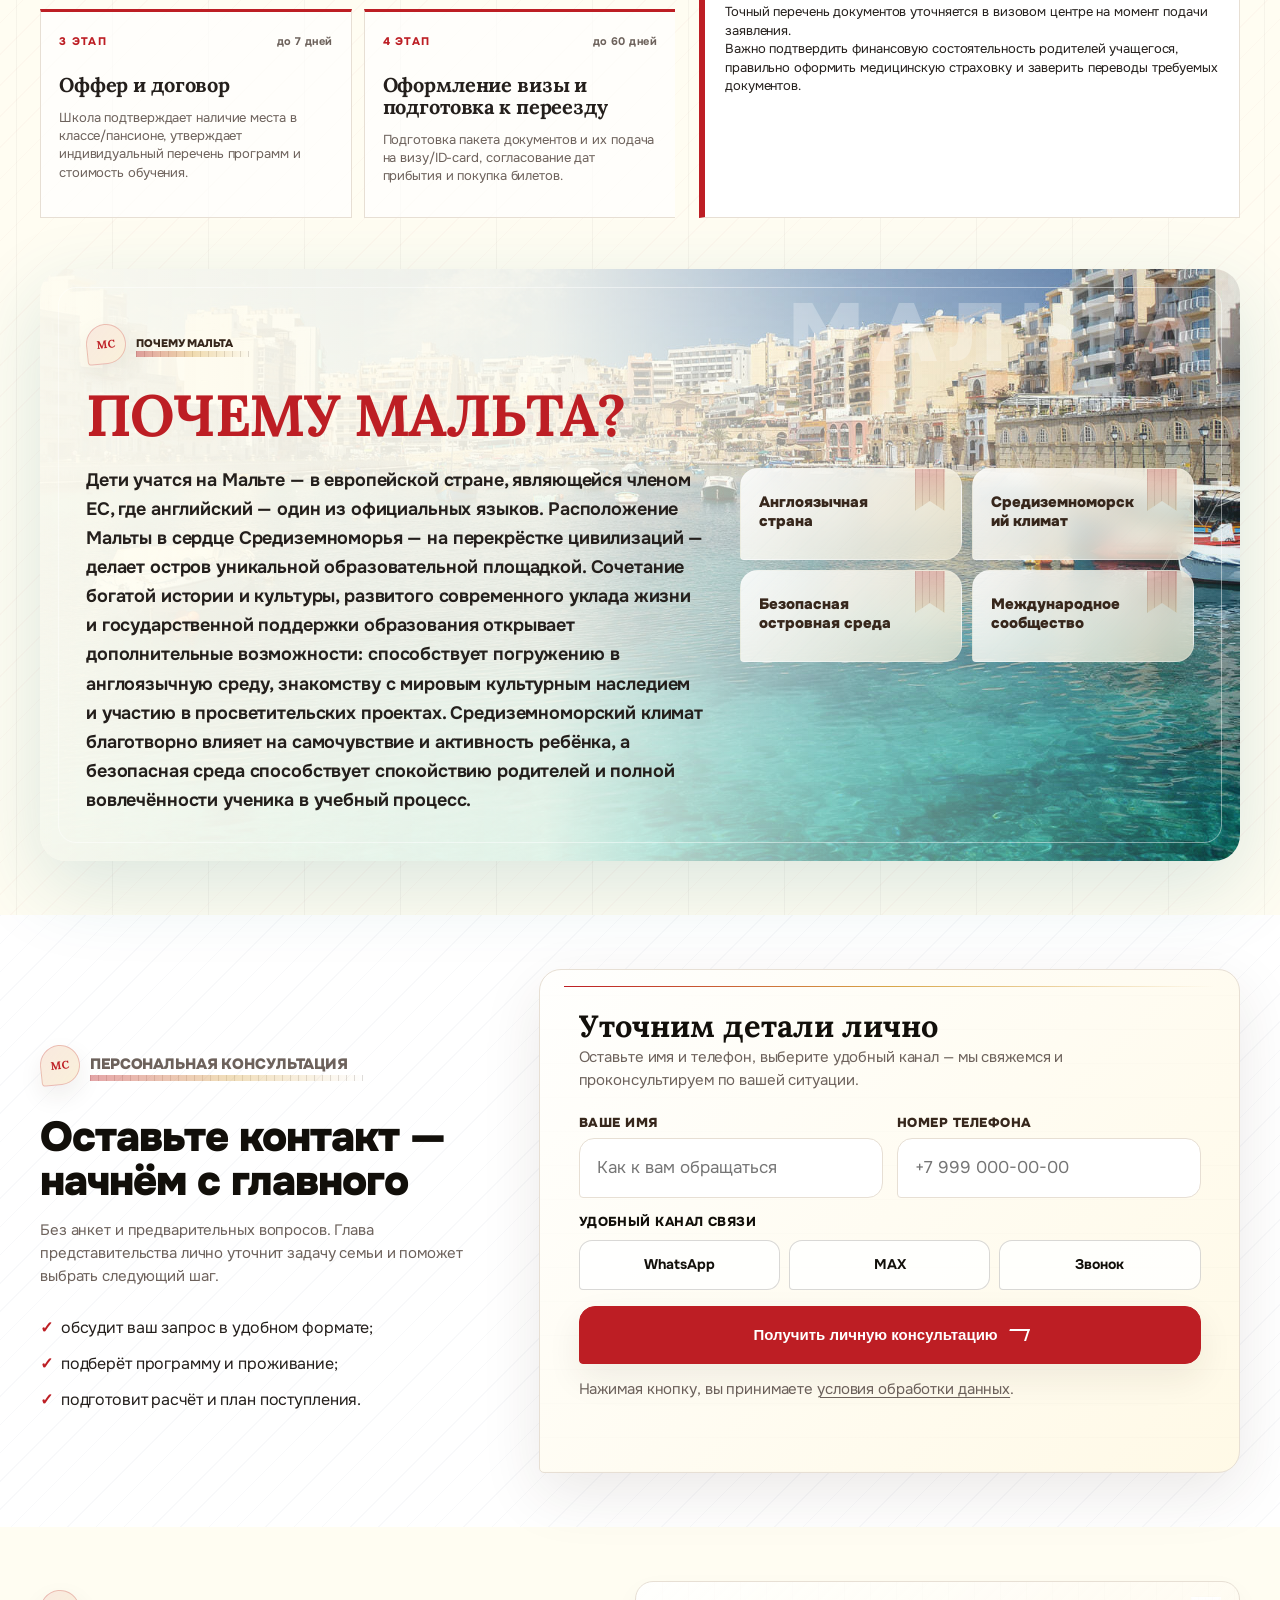
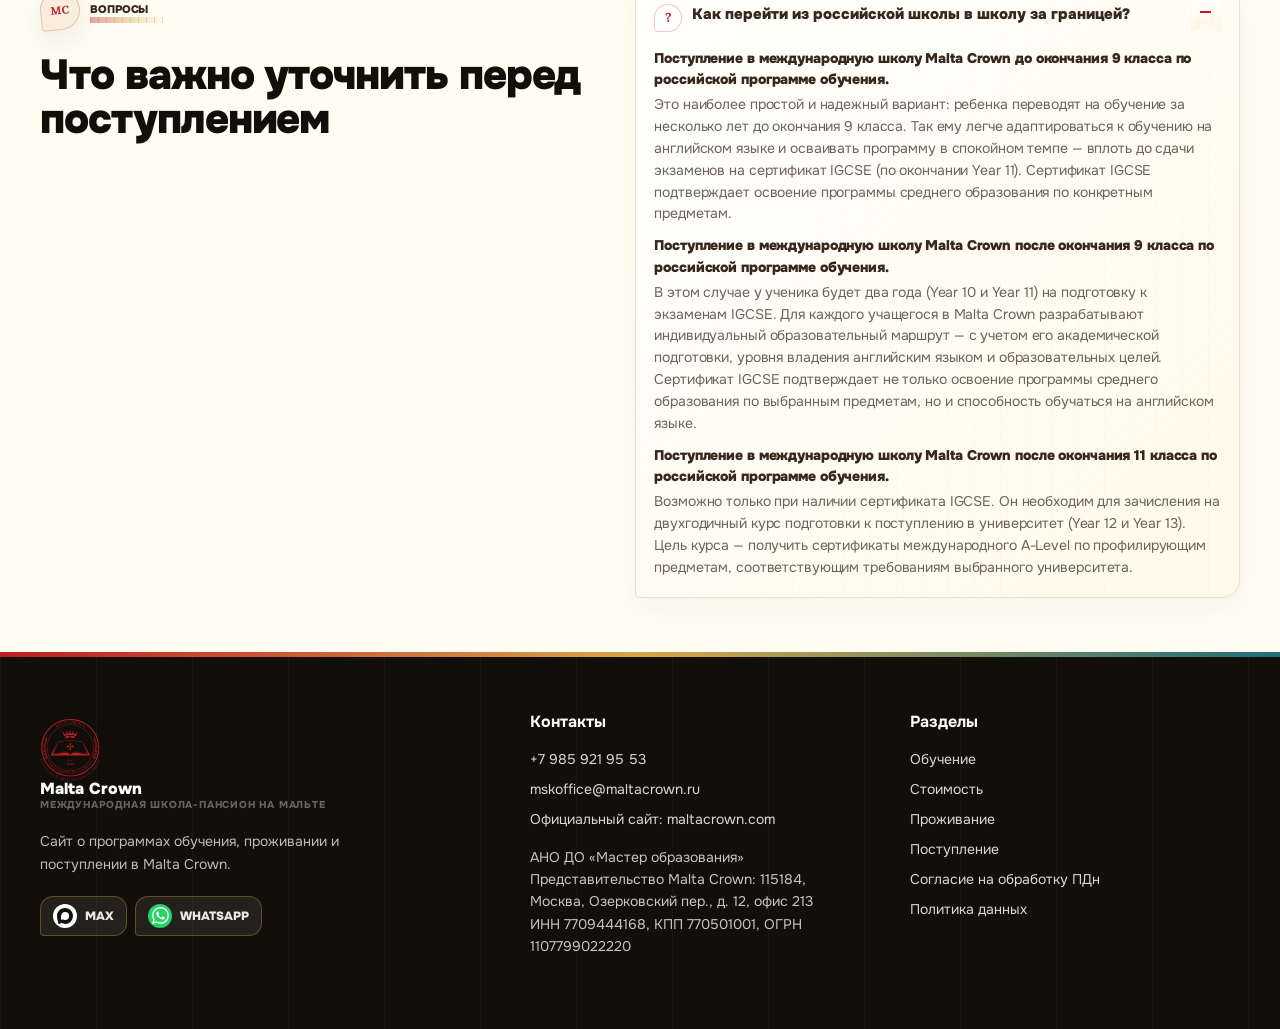
==== commit 3298907c: "Refine admissions copy" ====
--- a/index.html
+++ b/index.html
@@ -573,10 +573,10 @@
           <div class="mc-container mc-admissions__grid">
             <div>
               <p class="mc-kicker">Персональная консультация</p>
-              <h2 id="admissions-title">Оставьте контакт — остальное сделает глава представительства</h2>
-              <p>Без анкет и предварительных вопросов. Глава представительства свяжется с вами, уточнит задачу семьи и проконсультирует по всем вопросам.</p>
+              <h2 id="admissions-title">Оставьте контакт — начнём с главного</h2>
+              <p>Без анкет и предварительных вопросов. Глава представительства лично уточнит задачу семьи и поможет выбрать следующий шаг.</p>
               <ul class="mc-admissions__benefits">
-                <li>обсудит всё в удобном для вас формате;</li>
+                <li>обсудит ваш запрос в удобном формате;</li>
                 <li>подберёт программу и проживание;</li>
                 <li>подготовит расчёт и план поступления.</li>
               </ul>
@@ -584,8 +584,8 @@
 
             <form class="mc-form mc-form--contact" data-mcrown-form data-mcrown-form-endpoint="https://functions.yandexcloud.net/d4ererc6uunkql07t59d" data-metrika-goal-id="579023644" novalidate>
               <fieldset class="mc-form__contact-fields" data-form-fields>
-                <legend>Глава представительства всё уточнит лично</legend>
-                <p class="mc-form__promise">Оставьте имя и номер, выберите удобный канал — глава представительства свяжется с вами и проконсультирует по всем вопросам.</p>
+                <legend>Уточним детали лично</legend>
+                <p class="mc-form__promise">Оставьте имя и телефон, выберите удобный канал — мы свяжемся и проконсультируем по вашей ситуации.</p>
                 <div class="mc-form__contact-grid">
                   <label>
                     <span>Ваше имя</span>
@@ -613,7 +613,7 @@
                     </label>
                   </div>
                 </fieldset>
-                <button class="mc-button mc-button--primary" type="submit">Связаться с главой представительства</button>
+                <button class="mc-button mc-button--primary" type="submit">Получить личную консультацию</button>
                 <p class="mc-form__privacy">Нажимая кнопку, вы принимаете <a href="consent.html" target="_blank" rel="noopener">условия обработки данных</a>.</p>
               </fieldset>
 
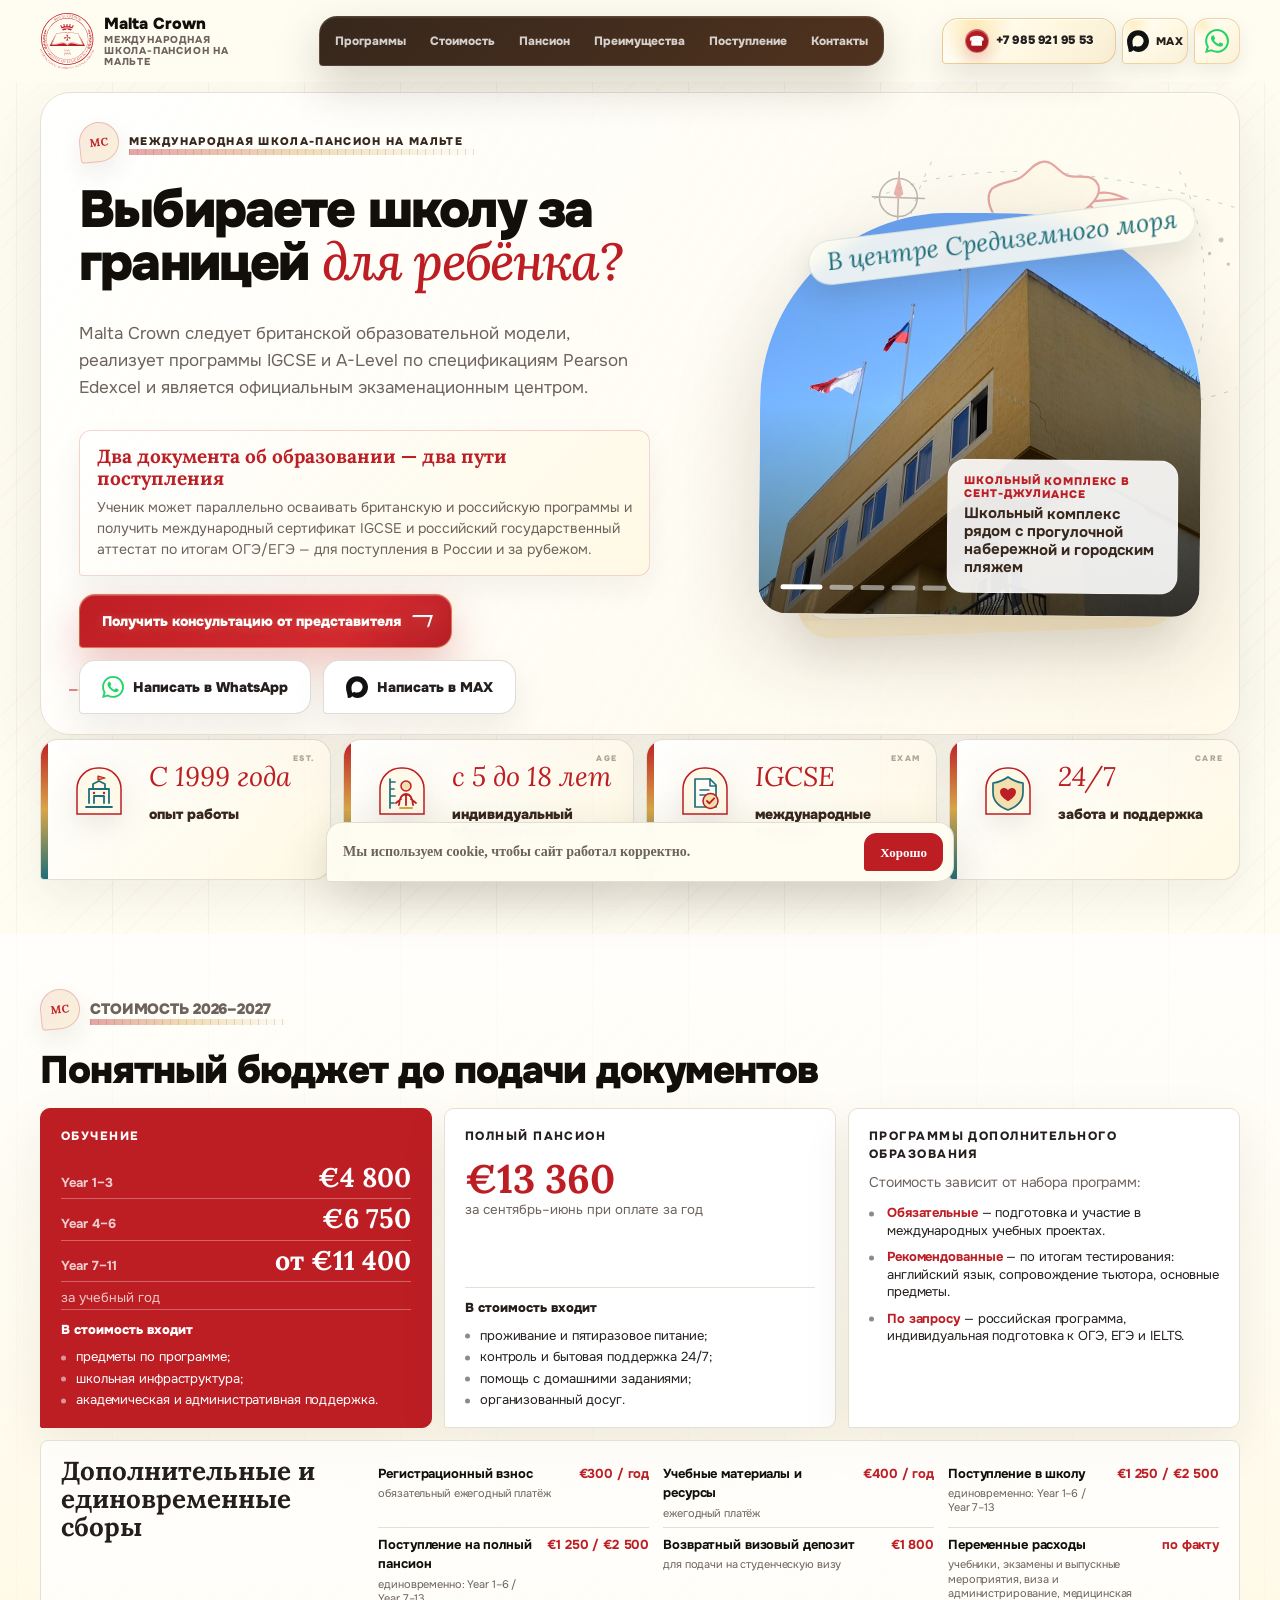
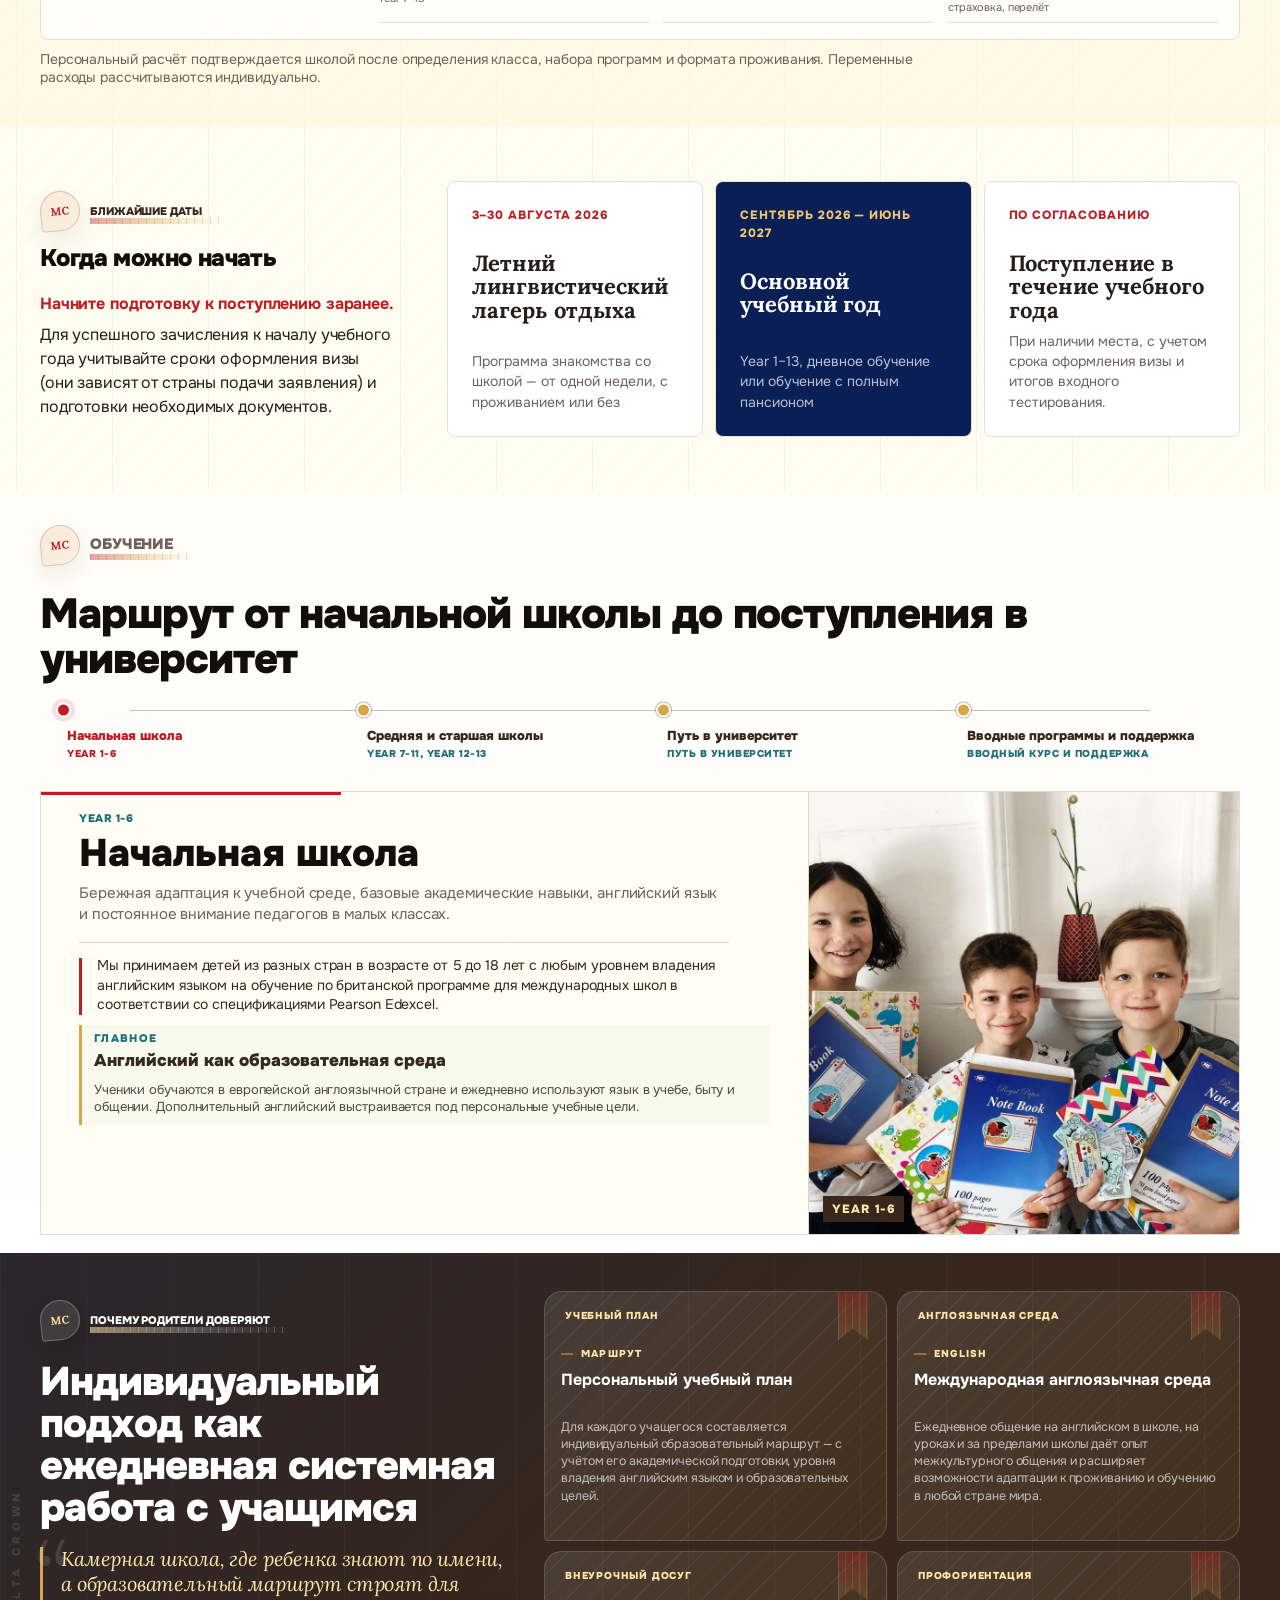
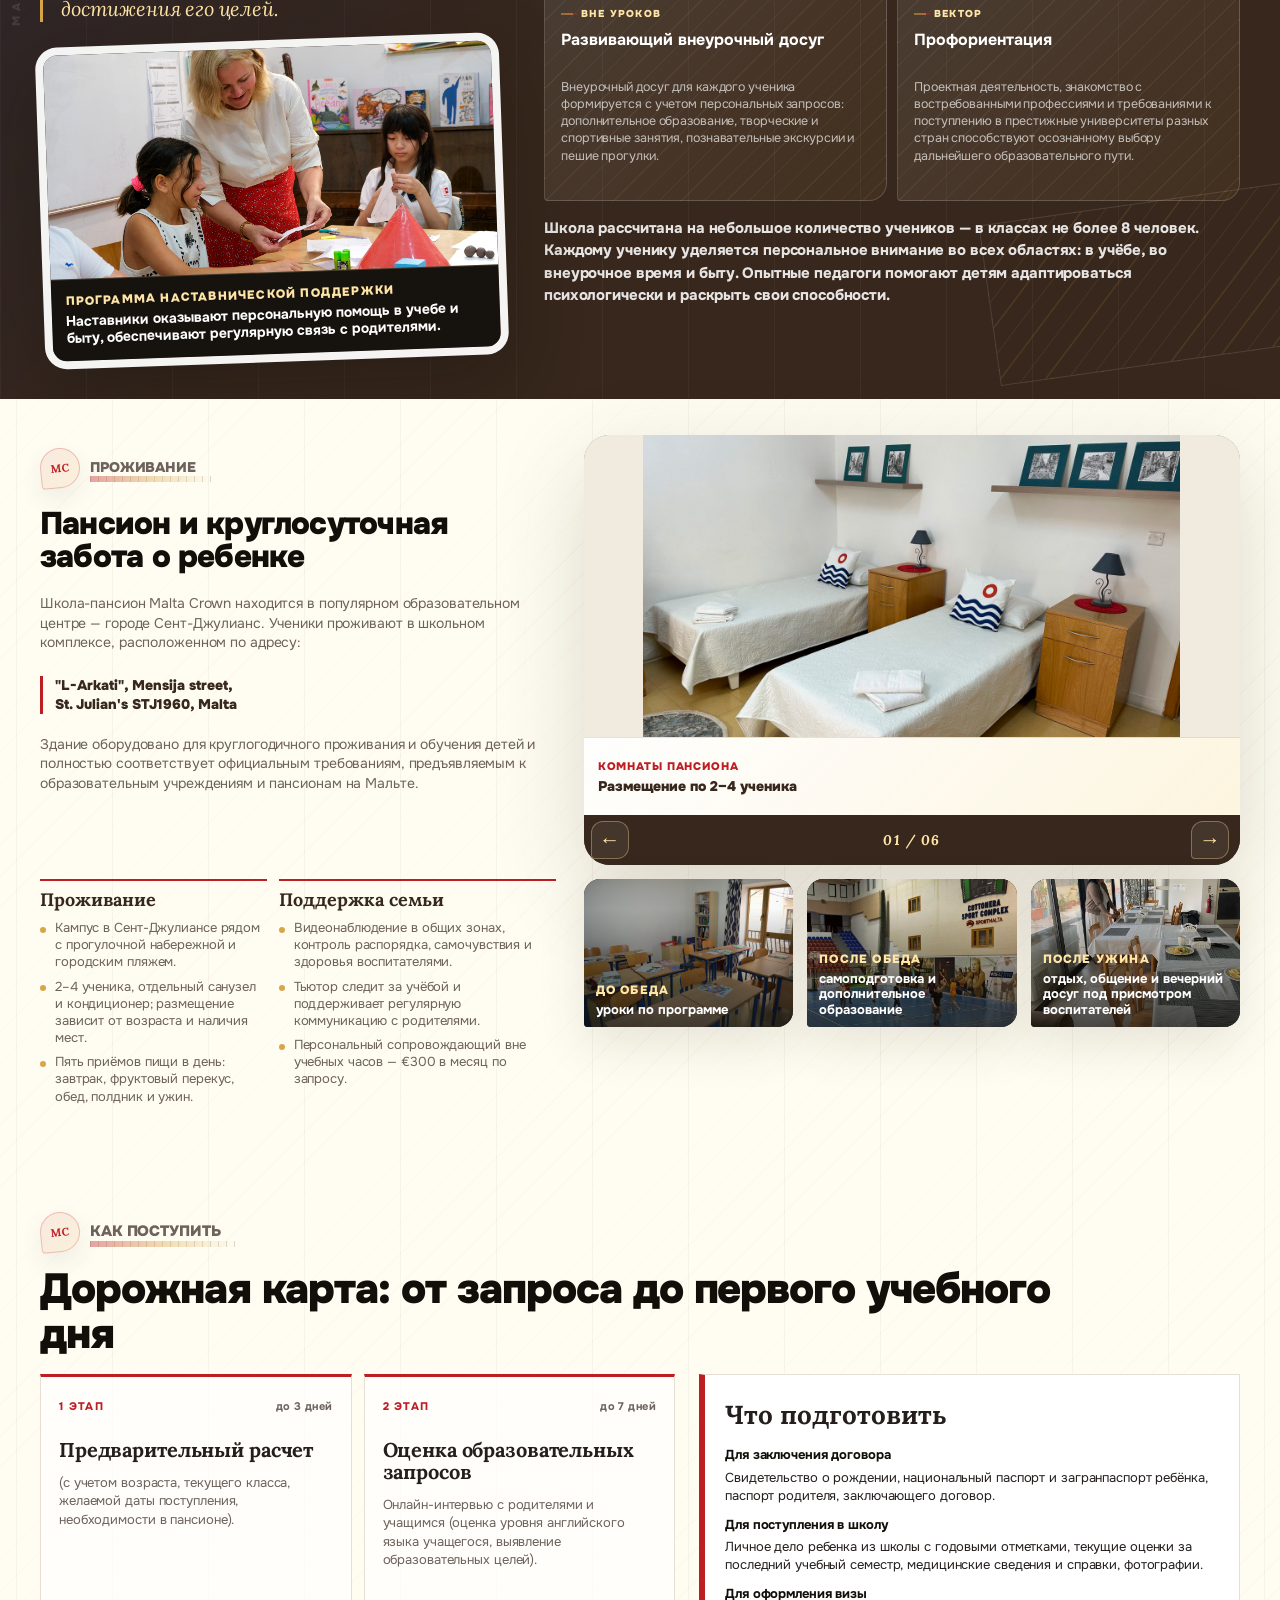
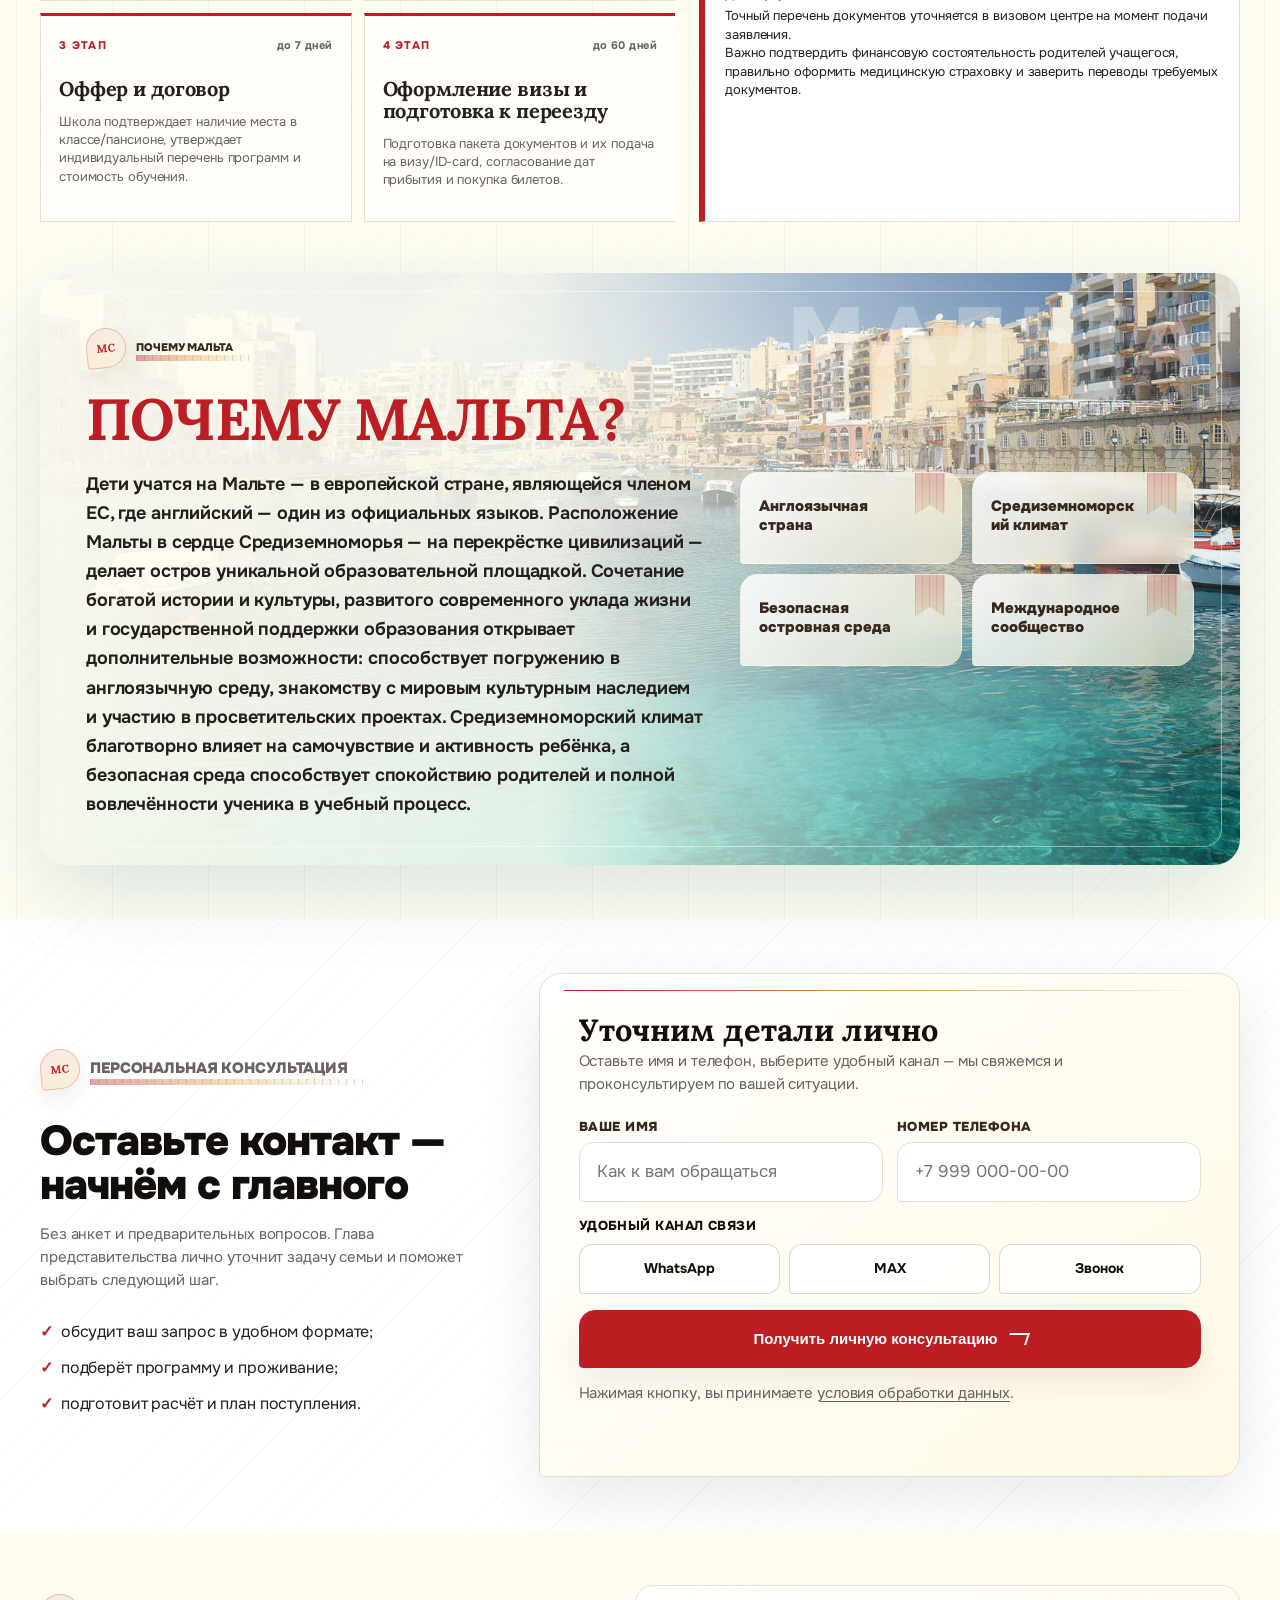
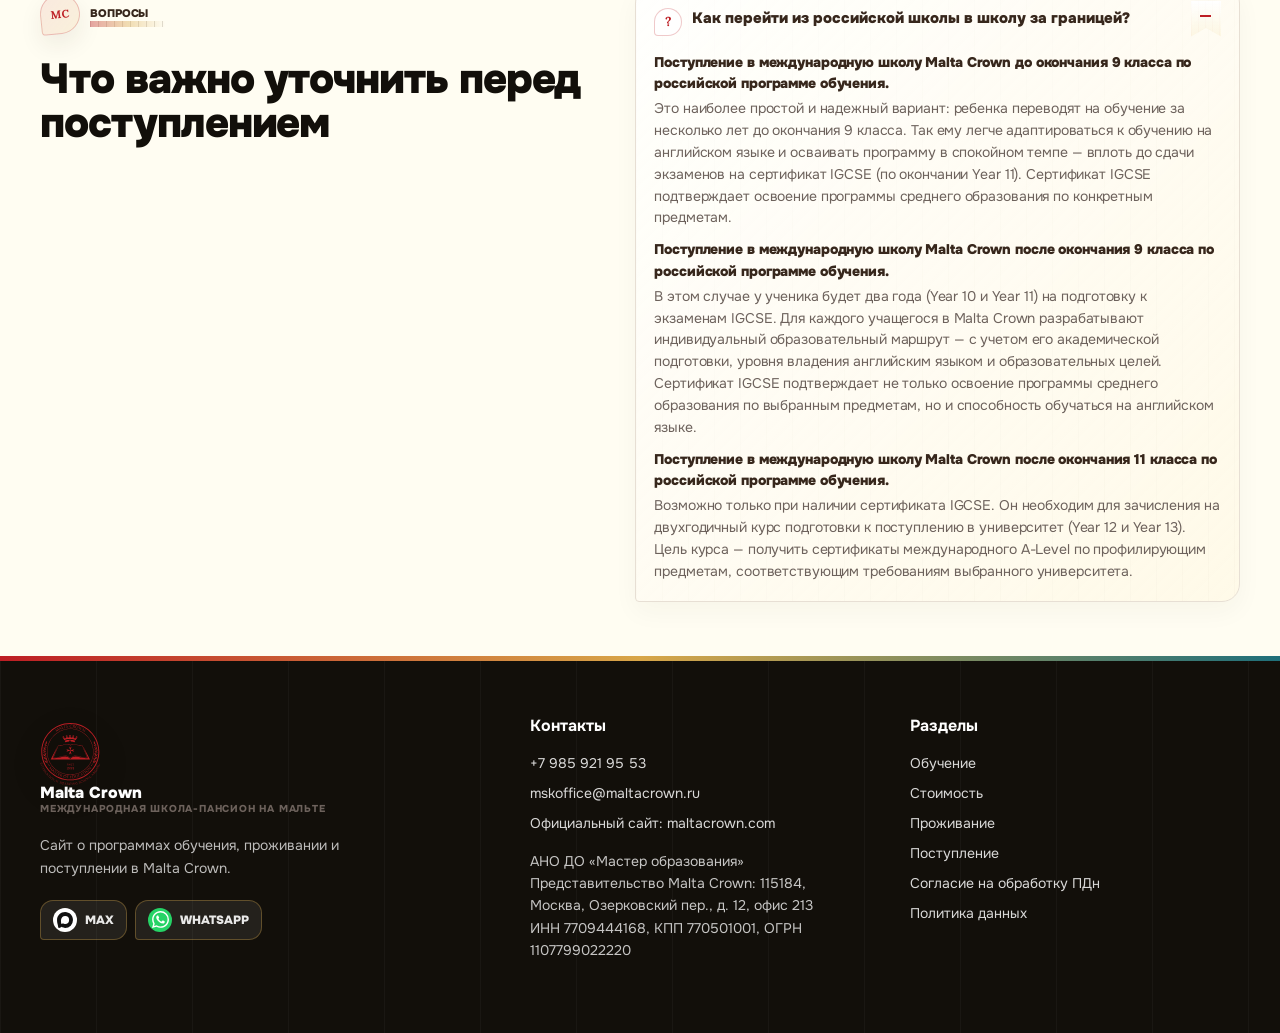
==== commit 266d636a: "Replace hero links with messenger CTAs" ====
--- a/index.html
+++ b/index.html
@@ -92,8 +92,22 @@
                 </div>
                 <div class="mc-hero__actions">
                   <a class="mc-button mc-button--primary" href="#admissions" data-presentation-cta>Получить консультацию от представителя</a>
-                  <a class="mc-button mc-button--secondary" href="#programmes">Смотреть программы</a>
-                  <a class="mc-button mc-button--secondary mc-button--fees" href="#fees">Смотреть стоимость</a>
+                  <a class="mc-button mc-button--secondary mc-hero__messenger mc-hero__messenger--wa" href="https://wa.me/79859219553" target="_blank" rel="noopener" aria-label="Написать в WhatsApp">
+                    <span class="mc-hero__messenger-icon" aria-hidden="true">
+                      <svg viewBox="0 0 24 24" focusable="false">
+                        <path fill="currentColor" d="M17.47 14.38c-.3-.15-1.76-.87-2.03-.97-.27-.1-.47-.15-.67.15-.2.3-.77.97-.94 1.16-.17.2-.35.22-.64.08-.3-.15-1.26-.46-2.39-1.48-.88-.79-1.48-1.76-1.65-2.06-.17-.3-.02-.46.13-.61.13-.13.3-.35.45-.52.15-.17.2-.3.3-.5.1-.2.05-.37-.03-.52-.07-.15-.67-1.61-.92-2.21-.24-.58-.49-.5-.67-.51h-.57c-.2 0-.52.07-.79.37-.27.3-1.04 1.02-1.04 2.48s1.07 2.88 1.21 3.07c.15.2 2.1 3.2 5.08 4.49.71.31 1.26.49 1.69.63.71.23 1.36.2 1.87.12.57-.09 1.76-.72 2.01-1.41.25-.69.25-1.29.17-1.41-.07-.12-.27-.2-.57-.35M12.05 21.79h-.01a9.87 9.87 0 0 1-5.03-1.38l-.36-.21-3.74.98 1-3.65-.24-.37a9.86 9.86 0 0 1-1.51-5.26c0-5.45 4.44-9.88 9.89-9.88 2.64 0 5.12 1.03 6.99 2.9a9.83 9.83 0 0 1 2.89 6.99c0 5.45-4.44 9.88-9.88 9.88m8.41-18.3A11.82 11.82 0 0 0 12.05 0C5.5 0 .16 5.34.16 11.89c0 2.1.55 4.14 1.59 5.95L0 24l6.3-1.65a11.88 11.88 0 0 0 5.74 1.46h.01c6.55 0 11.89-5.34 11.89-11.89a11.82 11.82 0 0 0-3.48-8.43Z"/>
+                      </svg>
+                    </span>
+                    <span>Написать в WhatsApp</span>
+                  </a>
+                  <a class="mc-button mc-button--secondary mc-hero__messenger mc-hero__messenger--max" href="https://max.ru/id7709444168_biz" target="_blank" rel="noopener" aria-label="Написать в MAX">
+                    <span class="mc-hero__messenger-icon" aria-hidden="true">
+                      <svg viewBox="0 0 42 42" focusable="false">
+                        <path fill="currentColor" fill-rule="evenodd" d="M21.47 41.88c-4.11 0-6.02-.6-9.34-3-2.1 2.7-8.75 4.81-9.04 1.2 0-2.71-.6-5-1.28-7.5C1 29.5.08 26.07.08 21.1.08 9.23 9.82.3 21.36.3c11.55 0 20.6 9.37 20.6 20.91a20.6 20.6 0 0 1-20.49 20.67m.17-31.32c-5.62-.29-10 3.6-10.97 9.7-.8 5.05.62 11.2 1.83 11.52.58.14 2.04-1.04 2.95-1.95a10.4 10.4 0 0 0 5.08 1.81 10.7 10.7 0 0 0 11.19-9.97 10.7 10.7 0 0 0-10.08-11.1Z" clip-rule="evenodd"/>
+                      </svg>
+                    </span>
+                    <span>Написать в MAX</span>
+                  </a>
                 </div>
               </div>
 
--- a/assets/css/styles.css
+++ b/assets/css/styles.css
@@ -1201,6 +1201,57 @@
   border-color: var(--mc-brown);
 }
 
+.mc-hero__messenger {
+  gap: 9px;
+  min-height: 54px;
+  padding-right: 22px;
+}
+
+.mc-hero__messenger::after {
+  display: none;
+}
+
+.mc-hero__messenger-icon {
+  display: inline-flex;
+  width: 22px;
+  height: 22px;
+  flex: 0 0 22px;
+  align-items: center;
+  justify-content: center;
+  color: var(--mc-red);
+}
+
+.mc-hero__messenger-icon svg {
+  display: block;
+  width: 100%;
+  height: 100%;
+}
+
+.mc-hero__messenger--wa:hover,
+.mc-hero__messenger--wa:focus-visible {
+  border-color: #258f5b;
+  color: #175d3a;
+}
+
+.mc-hero__messenger--wa .mc-hero__messenger-icon {
+  color: #25d366;
+}
+
+.mc-hero__messenger--max:hover,
+.mc-hero__messenger--max:focus-visible {
+  border-color: var(--mc-brown);
+  color: var(--mc-brown-dark);
+}
+
+.mc-hero__messenger--max .mc-hero__messenger-icon {
+  color: #111;
+}
+
+.mc-hero__messenger:focus-visible {
+  outline: 3px solid rgba(189, 30, 36, 0.45);
+  outline-offset: 3px;
+}
+
 .mc-kicker {
   position: relative;
   display: inline-flex;
